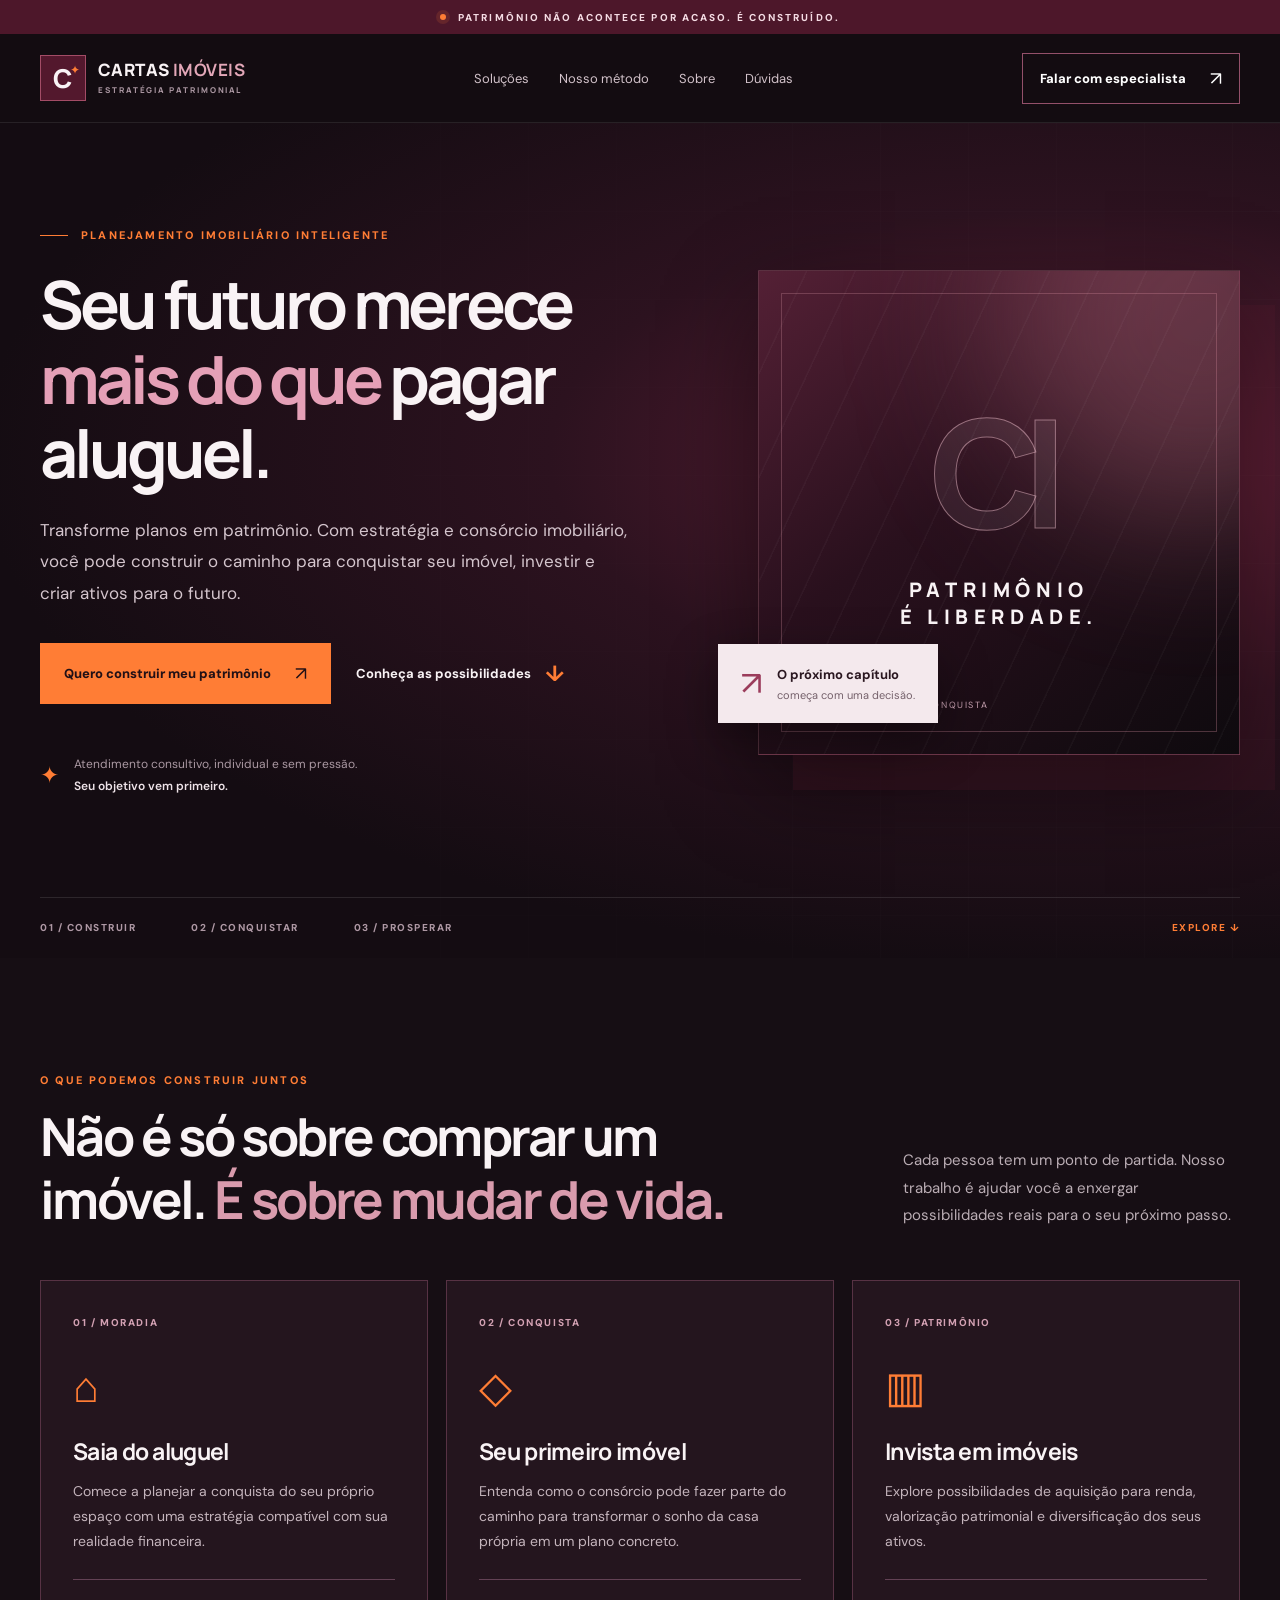
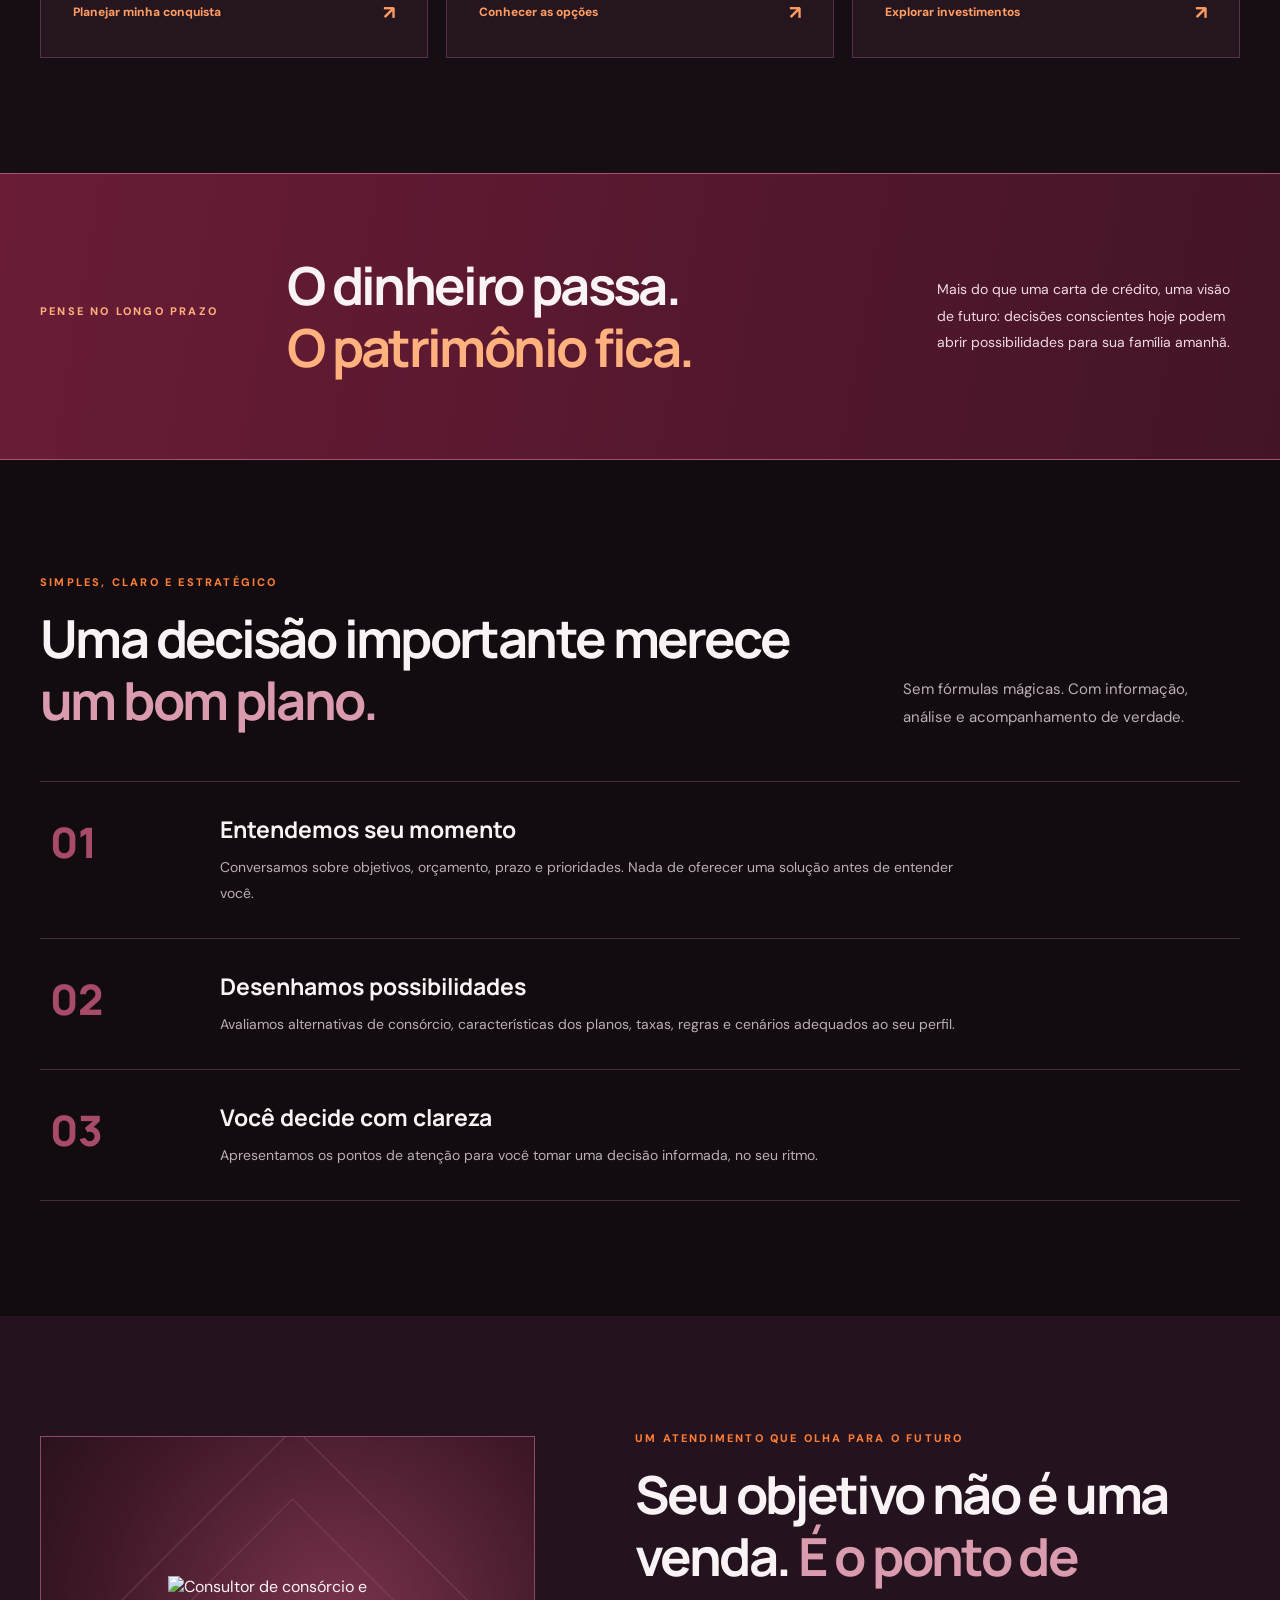
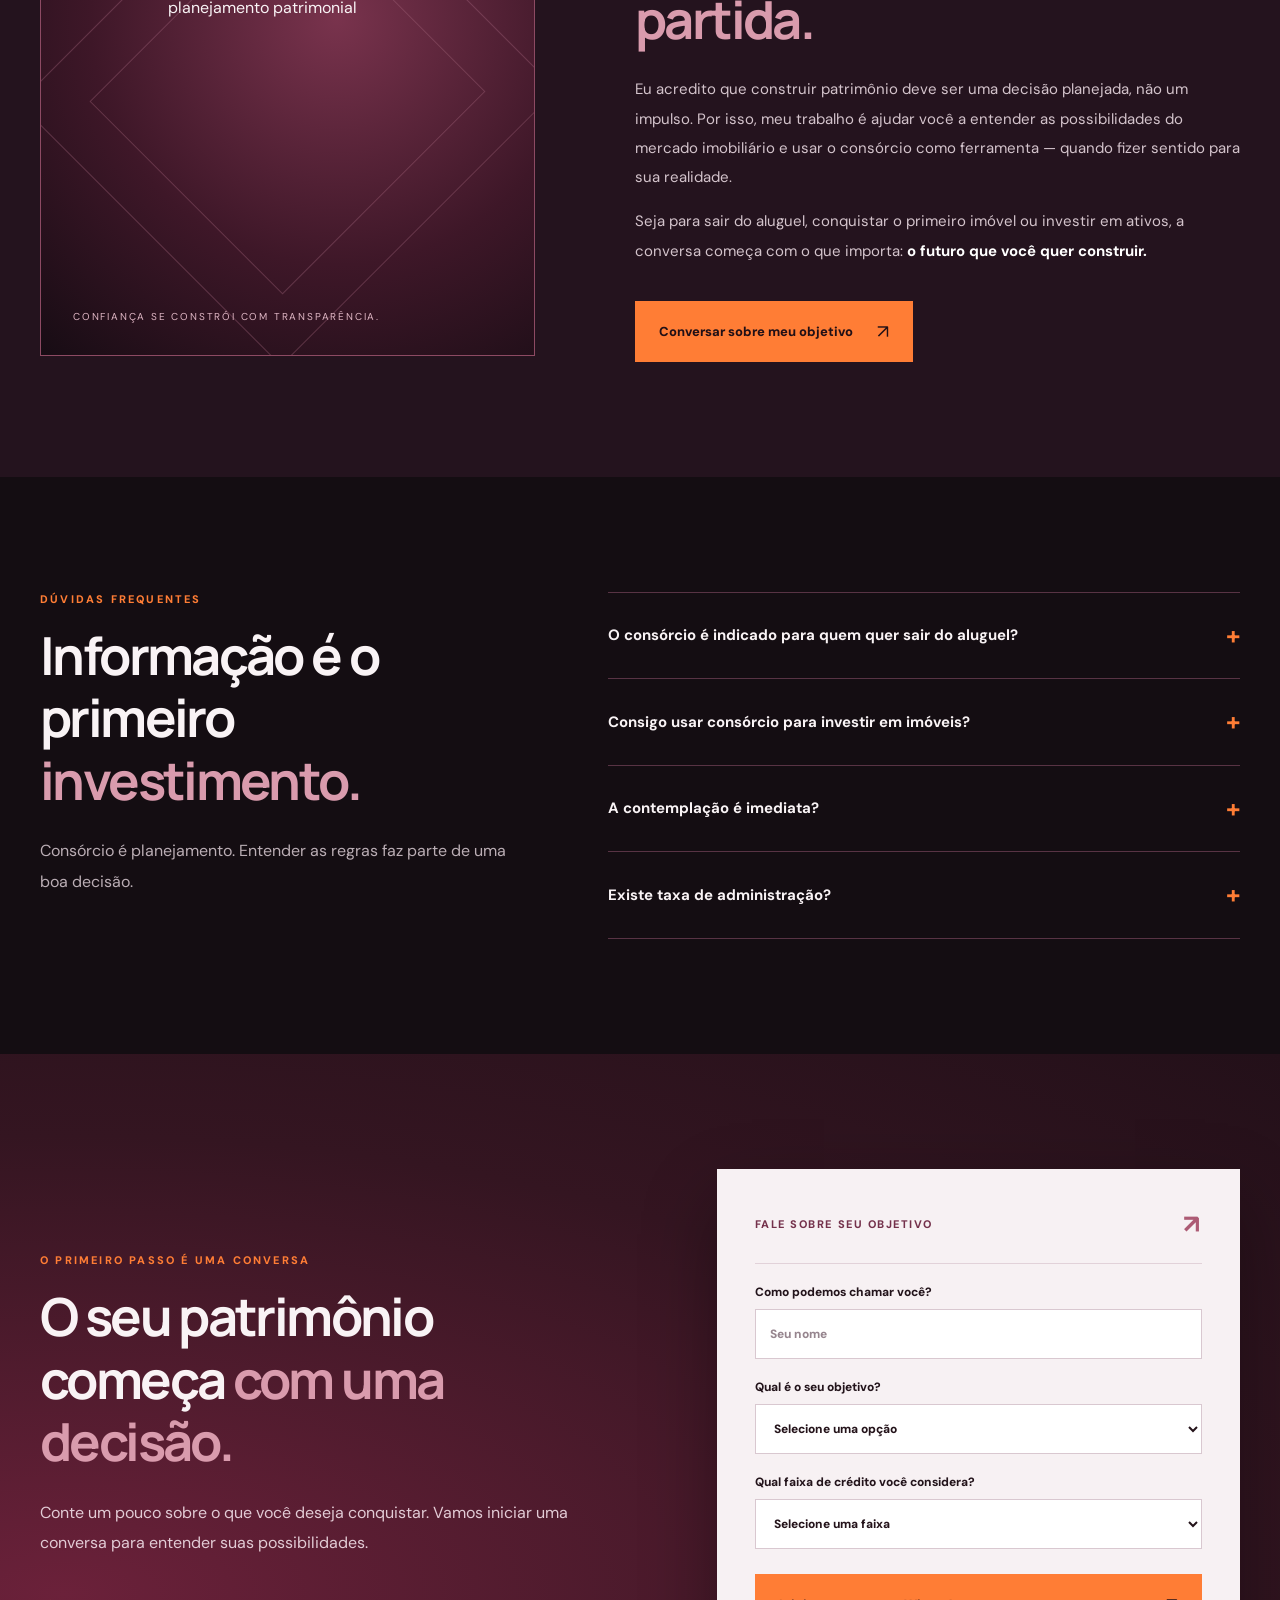
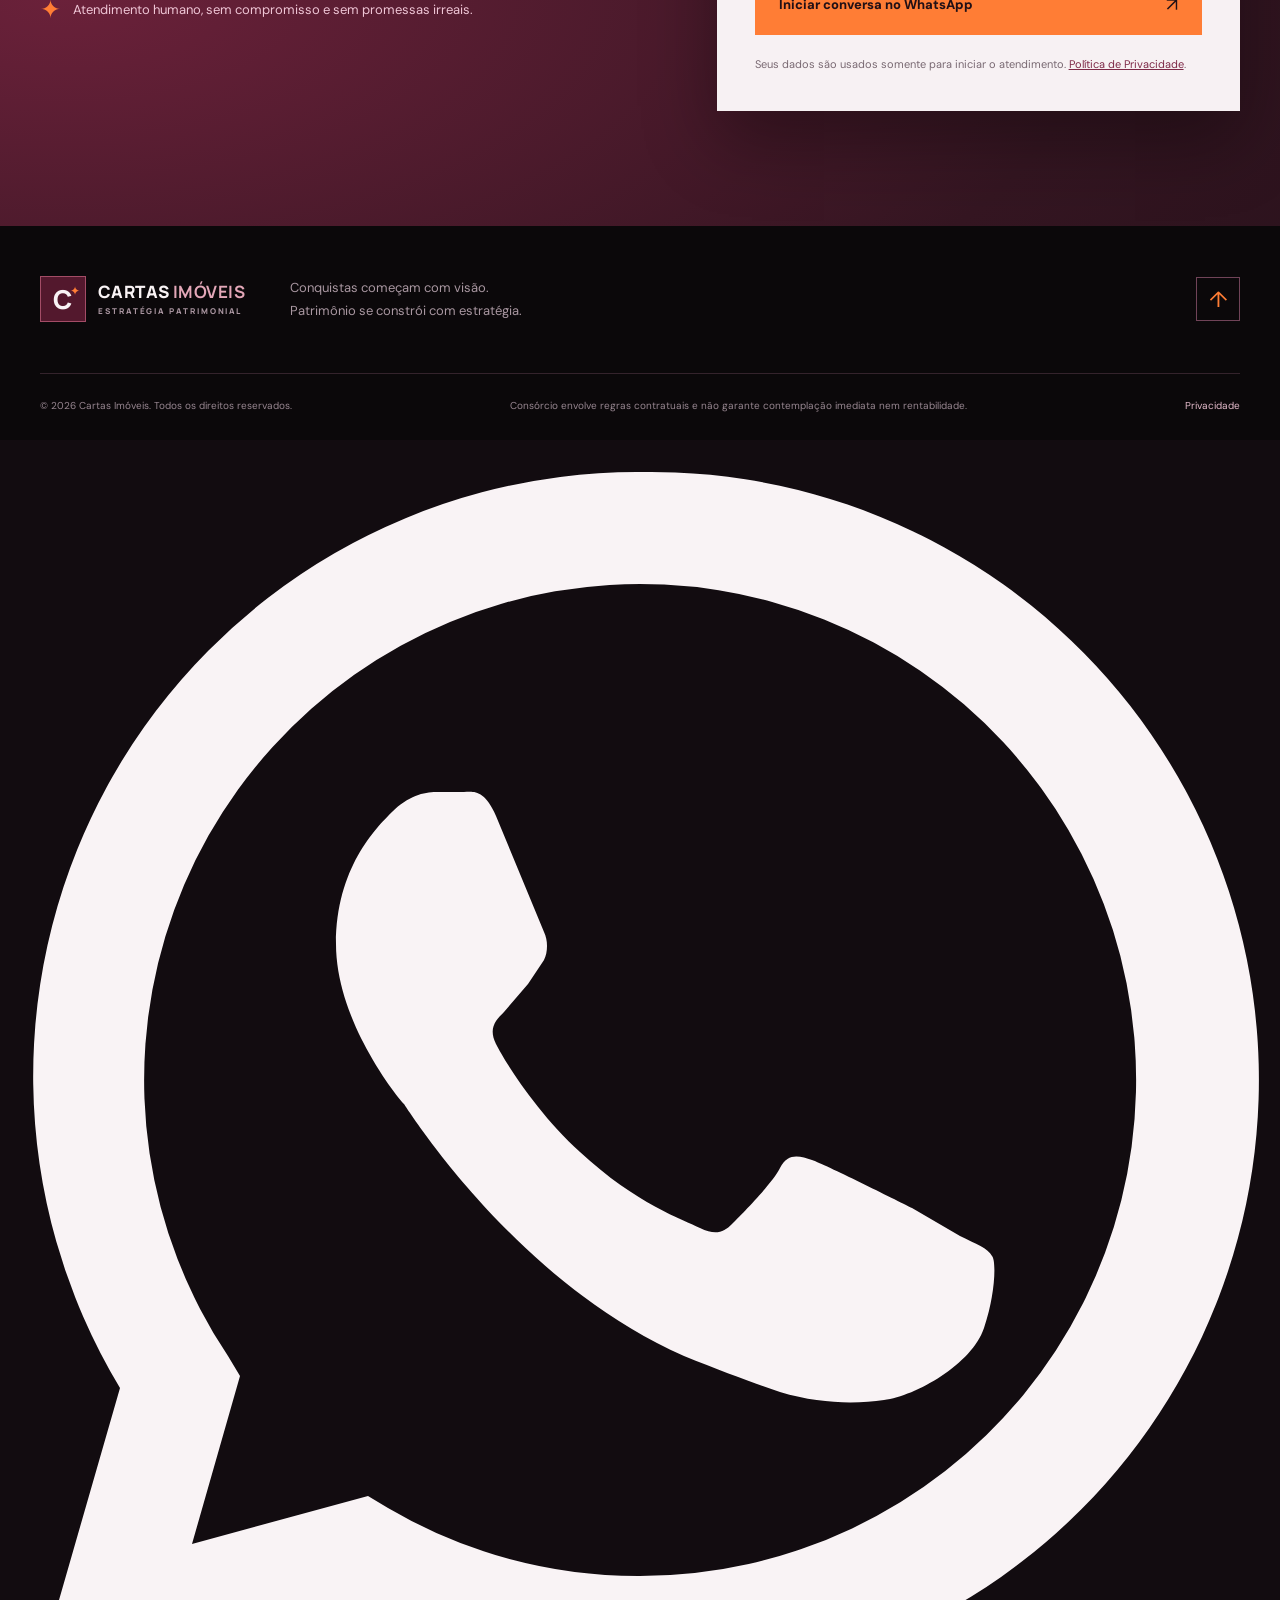
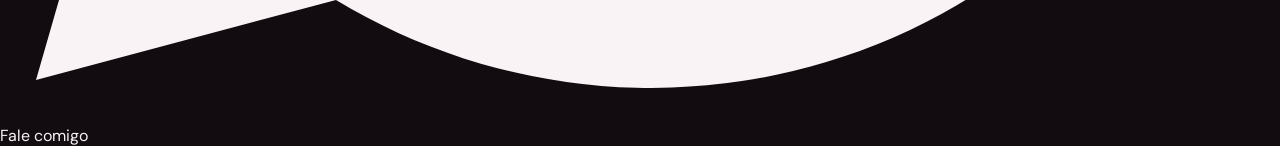
==== index.html @ 4407d2de "Inserir retrato do consultor e botão flutuante WhatsApp" ====
<!doctype html>
<html lang="pt-BR"><head><meta charset="utf-8"><meta name="viewport" content="width=device-width,initial-scale=1"><meta name="theme-color" content="#170d12"><meta name="description" content="Planejamento patrimonial com consórcio imobiliário. Saia do aluguel, conquiste seu primeiro imóvel e construa ativos com estratégia. Atendimento consultivo."><title>Cartas Imóveis | Seu patrimônio começa com estratégia</title><link rel="preconnect" href="https://fonts.googleapis.com"><link rel="preconnect" href="https://fonts.gstatic.com" crossorigin><link href="https://fonts.googleapis.com/css2?family=DM+Sans:wght@400;500;600;700&family=Manrope:wght@400;500;600;700;800&display=swap" rel="stylesheet"><link rel="stylesheet" href="style.css"></head>
<body><div class="announcement"><span class="announcement-dot"></span> PATRIMÔNIO NÃO ACONTECE POR ACASO. É CONSTRUÍDO.</div>
<header class="header"><div class="container nav"><a class="logo" href="#inicio" aria-label="Cartas Imóveis - início"><span class="logo-mark">C<span>✦</span></span><span>CARTAS <b>IMÓVEIS</b><small>ESTRATÉGIA PATRIMONIAL</small></span></a><nav id="menu" aria-label="Navegação principal"><a href="#solucoes">Soluções</a><a href="#metodo">Nosso método</a><a href="#sobre">Sobre</a><a href="#duvidas">Dúvidas</a></nav><a class="button button-nav" data-whatsapp href="#contato">Falar com especialista <span>↗</span></a><button class="menu-toggle" aria-label="Abrir menu" aria-expanded="false" aria-controls="menu"><span></span><span></span><span></span></button></div></header>
<main id="inicio"><section class="hero"><div class="container hero-grid"><div class="hero-copy"><div class="eyebrow"><span class="line"></span> PLANEJAMENTO IMOBILIÁRIO INTELIGENTE</div><h1>Seu futuro merece <em>mais do que</em> pagar aluguel.</h1><p class="hero-lead">Transforme planos em patrimônio. Com estratégia e consórcio imobiliário, você pode construir o caminho para conquistar seu imóvel, investir e criar ativos para o futuro.</p><div class="hero-actions"><a class="button button-primary" href="#contato">Quero construir meu patrimônio <span>↗</span></a><a class="text-link" href="#solucoes">Conheça as possibilidades <span>↓</span></a></div><div class="hero-proof"><span class="proof-icon">✦</span><span>Atendimento consultivo, individual e sem pressão.<br><strong>Seu objetivo vem primeiro.</strong></span></div></div><div class="hero-visual"><div class="visual-frame"><div class="visual-light"></div><div class="visual-grid"></div><div class="visual-center"><span class="visual-monogram">CI</span><span class="visual-word">PATRIMÔNIO<br>É LIBERDADE.</span></div><div class="visual-corner">ESTRATÉGIA • VISÃO • CONQUISTA</div></div><div class="floating-note"><span class="floating-symbol">↗</span><span><b>O próximo capítulo</b><small>começa com uma decisão.</small></span></div></div></div><div class="hero-bottom container"><span>01 / CONSTRUIR</span><span>02 / CONQUISTAR</span><span>03 / PROSPERAR</span><span class="hero-scroll">EXPLORE ↓</span></div></section>
<section class="intro section" id="solucoes"><div class="container"><div class="section-head"><div><p class="kicker">O QUE PODEMOS CONSTRUIR JUNTOS</p><h2>Não é só sobre comprar um imóvel. <em>É sobre mudar de vida.</em></h2></div><p class="section-aside">Cada pessoa tem um ponto de partida. Nosso trabalho é ajudar você a enxergar possibilidades reais para o seu próximo passo.</p></div><div class="solution-grid"><article class="solution-card"><span class="solution-num">01 / MORADIA</span><div class="solution-icon">⌂</div><h3>Saia do aluguel</h3><p>Comece a planejar a conquista do seu próprio espaço com uma estratégia compatível com sua realidade financeira.</p><a href="#contato">Planejar minha conquista <span>↗</span></a></article><article class="solution-card"><span class="solution-num">02 / CONQUISTA</span><div class="solution-icon">◇</div><h3>Seu primeiro imóvel</h3><p>Entenda como o consórcio pode fazer parte do caminho para transformar o sonho da casa própria em um plano concreto.</p><a href="#contato">Conhecer as opções <span>↗</span></a></article><article class="solution-card"><span class="solution-num">03 / PATRIMÔNIO</span><div class="solution-icon">▥</div><h3>Invista em imóveis</h3><p>Explore possibilidades de aquisição para renda, valorização patrimonial e diversificação dos seus ativos.</p><a href="#contato">Explorar investimentos <span>↗</span></a></article></div></div></section>
<section class="statement"><div class="container statement-grid"><p class="kicker">PENSE NO LONGO PRAZO</p><h2>O dinheiro passa.<br><em>O patrimônio fica.</em></h2><p>Mais do que uma carta de crédito, uma visão de futuro: decisões conscientes hoje podem abrir possibilidades para sua família amanhã.</p></div></section>
<section class="method section" id="metodo"><div class="container"><div class="section-head"><div><p class="kicker">SIMPLES, CLARO E ESTRATÉGICO</p><h2>Uma decisão importante merece <em>um bom plano.</em></h2></div><p class="section-aside">Sem fórmulas mágicas. Com informação, análise e acompanhamento de verdade.</p></div><div class="steps"><article><span class="step-index">01</span><div><h3>Entendemos seu momento</h3><p>Conversamos sobre objetivos, orçamento, prazo e prioridades. Nada de oferecer uma solução antes de entender você.</p></div></article><article><span class="step-index">02</span><div><h3>Desenhamos possibilidades</h3><p>Avaliamos alternativas de consórcio, características dos planos, taxas, regras e cenários adequados ao seu perfil.</p></div></article><article><span class="step-index">03</span><div><h3>Você decide com clareza</h3><p>Apresentamos os pontos de atenção para você tomar uma decisão informada, no seu ritmo.</p></div></article></div></div></section>
<section class="about section" id="sobre"><div class="container about-grid"><div class="about-art"><img class="about-portrait" src="portrait.webp" alt="Consultor de consórcio e planejamento patrimonial" loading="lazy" width="240" height="240"><span class="about-art-caption">CONFIANÇA SE CONSTRÓI COM TRANSPARÊNCIA.</span></div><div class="about-copy"><p class="kicker">UM ATENDIMENTO QUE OLHA PARA O FUTURO</p><h2>Seu objetivo não é uma venda. <em>É o ponto de partida.</em></h2><p>Eu acredito que construir patrimônio deve ser uma decisão planejada, não um impulso. Por isso, meu trabalho é ajudar você a entender as possibilidades do mercado imobiliário e usar o consórcio como ferramenta — quando fizer sentido para sua realidade.</p><p>Seja para sair do aluguel, conquistar o primeiro imóvel ou investir em ativos, a conversa começa com o que importa: <strong>o futuro que você quer construir.</strong></p><a class="button button-primary" data-whatsapp href="#contato">Conversar sobre meu objetivo <span>↗</span></a></div></div></section>
<section class="faq section" id="duvidas"><div class="container faq-grid"><div><p class="kicker">DÚVIDAS FREQUENTES</p><h2>Informação é o primeiro <em>investimento.</em></h2><p>Consórcio é planejamento. Entender as regras faz parte de uma boa decisão.</p></div><div class="faq-list"><details><summary>O consórcio é indicado para quem quer sair do aluguel?<span>+</span></summary><p>Pode ser uma alternativa de planejamento, dependendo do seu orçamento e prazo. Como a contemplação não tem data garantida, é importante avaliar se o modelo atende à sua necessidade de moradia.</p></details><details><summary>Consigo usar consórcio para investir em imóveis?<span>+</span></summary><p>Há planos que permitem adquirir imóveis para investimento, conforme as regras contratuais. A rentabilidade depende do imóvel, custos, mercado e estratégia; não é garantida.</p></details><details><summary>A contemplação é imediata?<span>+</span></summary><p>Não. Em consórcios tradicionais, a contemplação depende de sorteio ou lance, de acordo com as regras do grupo. Em cotas já contempladas, é essencial verificar documentação, transferência e aprovação pela administradora.</p></details><details><summary>Existe taxa de administração?<span>+</span></summary><p>Sim. Planos de consórcio podem incluir taxa de administração, fundo de reserva e outros encargos previstos em contrato. As condições devem ser analisadas antes da adesão.</p></details></div></div></section>
<section class="contact section" id="contato"><div class="container contact-grid"><div><p class="kicker">O PRIMEIRO PASSO É UMA CONVERSA</p><h2>O seu patrimônio começa <em>com uma decisão.</em></h2><p>Conte um pouco sobre o que você deseja conquistar. Vamos iniciar uma conversa para entender suas possibilidades.</p><div class="contact-note"><span>✦</span> Atendimento humano, sem compromisso e sem promessas irreais.</div></div><form id="lead-form"><div class="form-heading"><span>FALE SOBRE SEU OBJETIVO</span><span>↗</span></div><label for="nome">Como podemos chamar você?<input id="nome" name="nome" autocomplete="name" required maxlength="100" placeholder="Seu nome"></label><label for="objetivo">Qual é o seu objetivo?<select id="objetivo" name="objetivo" required><option value="">Selecione uma opção</option><option>Sair do aluguel</option><option>Conquistar meu primeiro imóvel</option><option>Comprar outro imóvel</option><option>Investir e construir patrimônio</option><option>Entender as possibilidades</option></select></label><label for="credito">Qual faixa de crédito você considera?<select id="credito" name="credito" required><option value="">Selecione uma faixa</option><option>Até R$ 200 mil</option><option>R$ 200 mil a R$ 400 mil</option><option>R$ 400 mil a R$ 700 mil</option><option>R$ 700 mil a R$ 1 milhão</option><option>Acima de R$ 1 milhão</option><option>Ainda não sei</option></select></label><button type="submit" class="button button-primary button-full">Iniciar conversa no WhatsApp <span>↗</span></button><small>Seus dados são usados somente para iniciar o atendimento. <a href="privacidade.html">Política de Privacidade</a>.</small></form></div></section></main>
<footer class="footer"><div class="container footer-top"><a class="logo" href="#inicio"><span class="logo-mark">C<span>✦</span></span><span>CARTAS <b>IMÓVEIS</b><small>ESTRATÉGIA PATRIMONIAL</small></span></a><p>Conquistas começam com visão.<br>Patrimônio se constrói com estratégia.</p><a class="footer-up" href="#inicio" aria-label="Voltar ao topo">↑</a></div><div class="container footer-bottom"><span>© <span id="year"></span> Cartas Imóveis. Todos os direitos reservados.</span><span>Consórcio envolve regras contratuais e não garante contemplação imediata nem rentabilidade.</span><a href="privacidade.html">Privacidade</a></div></footer><a class="whatsapp-float" href="https://wa.me/5533998729621?text=Ol%C3%A1%21%20Quero%20conversar%20sobre%20meu%20planejamento%20imobili%C3%A1rio." target="_blank" rel="noopener noreferrer" aria-label="Falar pelo WhatsApp"><svg viewBox="0 0 32 32" aria-hidden="true"><path fill="currentColor" d="M16 .8A15.1 15.1 0 0 0 3 23.7L.9 31l7.5-2A15.2 15.2 0 1 0 16 .8Zm0 27.6a12.3 12.3 0 0 1-6.3-1.7l-.5-.3-4.4 1.2 1.2-4.2-.3-.5A12.4 12.4 0 1 1 16 28.4Zm6.8-9.2c-.4-.2-2.2-1.1-2.5-1.2-.3-.1-.6-.2-.8.2-.2.4-1 1.2-1.2 1.4-.2.2-.4.3-.8.1-.4-.2-1.6-.6-3-1.9-1.1-1-1.9-2.3-2.1-2.7-.2-.4 0-.6.2-.8l.6-.7.4-.6c.1-.2.1-.5 0-.7l-1.2-2.9c-.3-.7-.6-.6-.8-.6h-.7c-.3 0-.7.1-1.1.5-.4.4-1.4 1.4-1.4 3.3s1.5 3.8 1.7 4c.2.3 2.9 4.5 7 6.3 1 .4 1.8.7 2.4.9 1 .3 1.9.3 2.6.2.8-.1 2.2-.9 2.5-1.8.3-.9.3-1.7.2-1.8-.1-.2-.4-.3-.8-.5Z"/></svg><span class="whatsapp-tooltip">Fale comigo</span></a><script src="config.js"></script><script src="app.js"></script></body></html>
---- style.css ----
:root{--bg:#120c10;--panel:#1b1118;--panel2:#24151e;--burgundy:#681b32;--burgundy-light:#9a3957;--orange:#ff7d35;--text:#f9f3f5;--muted:#bbaeb5;--border:#3b2933;font-family:"DM Sans",sans-serif;color:var(--text);background:var(--bg);font-synthesis:none}*{box-sizing:border-box}html{scroll-behavior:smooth}body{margin:0;overflow-x:hidden}a{color:inherit;text-decoration:none}button,input,select{font:inherit}button{cursor:pointer}.container{width:min(1200px,calc(100% - 64px));margin-inline:auto}h1,h2,h3,p{margin-top:0}h1,h2,h3{font-family:Manrope,sans-serif}em{font-style:normal;color:#d99bad}::selection{background:var(--orange);color:#160b10}.announcement{min-height:34px;display:flex;justify-content:center;align-items:center;gap:12px;background:#4d172a;color:#f5dce4;font-size:10px;letter-spacing:.21em;font-weight:800;text-align:center;padding:8px 14px}.announcement-dot{height:6px;width:6px;border-radius:50%;background:var(--orange);box-shadow:0 0 0 4px #ff7d3522}.header{position:sticky;top:0;z-index:30;background:#140d12ed;backdrop-filter:blur(18px);border-bottom:1px solid #ffffff16}.nav{height:88px;display:flex;align-items:center;justify-content:space-between;gap:25px}.logo{display:inline-flex;align-items:center;gap:12px;font-family:Manrope,sans-serif;font-size:17px;font-weight:800;letter-spacing:.025em;white-space:nowrap;line-height:1.1}.logo b{color:#e3a7b8}.logo small{display:block;font-size:8px;letter-spacing:.24em;color:#a995a0;margin-top:6px}.logo-mark{display:grid;place-items:center;width:46px;height:46px;border:1px solid #a34c66;background:#53182d;font-size:26px;letter-spacing:-.18em;padding-right:5px}.logo-mark span{color:var(--orange);font-size:12px;align-self:start;position:absolute;margin-left:24px;margin-top:7px}.nav nav{display:flex;align-items:center;gap:30px}.nav nav a{font-size:13px;color:#d2c2ca;transition:color .2s}.nav nav a:hover,.text-link:hover{color:var(--orange)}.button{display:inline-flex;align-items:center;justify-content:center;gap:24px;border:0;padding:18px 24px;font-size:13px;font-weight:800;transition:transform .2s,background .2s;min-height:54px}.button:hover{transform:translateY(-2px)}.button span{font-size:19px;font-weight:400}.button-nav{background:transparent;color:#fff;border:1px solid #94506a;padding:12px 17px;min-height:45px}.button-nav:hover{background:#4c1a2c}.button-primary{background:var(--orange);color:#211016}.button-primary:hover{background:#ff9b63}.menu-toggle{display:none;background:transparent;border:0;padding:10px}.menu-toggle span{display:block;width:25px;height:2px;background:#fff;margin:5px 0}.hero{position:relative;background:radial-gradient(ellipse at 85% 40%,#632038 0%,#2c121f 35%,#140c12 72%);overflow:hidden}.hero:before{content:"";position:absolute;inset:0;opacity:.2;background-image:linear-gradient(#fff1 1px,transparent 1px),linear-gradient(90deg,#fff1 1px,transparent 1px);background-size:88px 88px;mask-image:linear-gradient(90deg,transparent,#000)}.hero-grid{position:relative;display:grid;grid-template-columns:1.15fr .85fr;align-items:center;gap:65px;padding-top:105px;padding-bottom:100px;min-height:650px}.eyebrow,.kicker{font-size:11px;font-weight:800;letter-spacing:.2em;color:var(--orange)}.eyebrow{display:flex;align-items:center;gap:13px}.line{display:block;width:28px;height:1px;background:var(--orange)}.hero h1{font-size:clamp(46px,5.2vw,76px);letter-spacing:-.06em;line-height:1.12;margin:25px 0 24px;max-width:740px}.hero h1 em{color:#e5a0b7}.hero-lead{font-size:17px;color:#d4c5cd;line-height:1.85;max-width:590px}.hero-actions{display:flex;gap:25px;align-items:center;flex-wrap:wrap;margin-top:34px}.text-link{font-size:13px;font-weight:700;display:inline-flex;align-items:center;gap:14px}.text-link span{color:var(--orange);font-size:22px}.hero-proof{display:flex;align-items:center;gap:15px;margin-top:50px;font-size:12px;color:#aa98a2;line-height:1.8}.hero-proof strong{color:#eee3e8;font-weight:600}.proof-icon{font-size:23px;color:var(--orange)}.hero-visual{position:relative;min-width:0}.visual-frame{height:485px;position:relative;overflow:hidden;border:1px solid #af647b66;background:linear-gradient(145deg,#542035 0%,#29101d 45%,#0e0a0e 100%);box-shadow:35px 35px 0 #5d1b3033,0 30px 90px #0007}.visual-frame:before{content:"";position:absolute;inset:22px;border:1px solid #b4778960}.visual-light{position:absolute;width:400px;height:400px;top:-150px;right:-160px;border-radius:50%;background:#e3829850;filter:blur(75px)}.visual-grid{position:absolute;inset:0;background:repeating-linear-gradient(115deg,transparent 0,transparent 42px,#ffffff08 43px,#ffffff08 44px)}.visual-center{position:absolute;inset:0;display:flex;flex-direction:column;align-items:center;justify-content:center;gap:30px}.visual-monogram{font:800 150px/1 Manrope,sans-serif;letter-spacing:-.13em;padding-right:20px;color:#ffffff10;-webkit-text-stroke:1px #ffccda75}.visual-word{font:800 20px/1.35 Manrope,sans-serif;letter-spacing:.28em;text-align:center}.visual-corner{position:absolute;bottom:43px;left:42px;font-size:9px;letter-spacing:.18em;color:#cba4b4}.floating-note{position:absolute;bottom:32px;left:-40px;display:flex;align-items:center;gap:15px;background:#f4e9ed;color:#2a1720;padding:17px 23px;box-shadow:0 18px 50px #0006}.floating-symbol{color:#9b3c5b;font-size:34px}.floating-note b,.floating-note small{display:block}.floating-note b{font-size:13px}.floating-note small{font-size:11px;margin-top:5px;color:#75616b}.hero-bottom{position:relative;display:flex;gap:55px;padding-bottom:24px;color:#ae98a4;font-size:10px;font-weight:800;letter-spacing:.15em;border-top:1px solid #ffffff1b;padding-top:23px}.hero-scroll{margin-left:auto;color:var(--orange)}.section{padding:115px 0}.intro{background:#160e14}.section-head{display:grid;grid-template-columns:1.4fr .6fr;gap:75px;align-items:end;margin-bottom:50px}.section h2,.statement h2{font-size:clamp(34px,4.1vw,57px);line-height:1.19;letter-spacing:-.05em;margin:18px 0 0}.section-aside{color:var(--muted);line-height:1.85;font-size:15px;margin:0}.solution-grid{display:grid;grid-template-columns:repeat(3,1fr);gap:18px}.solution-card{position:relative;background:#24151e;border:1px solid #573244;padding:35px 32px 32px;min-height:370px;display:flex;flex-direction:column;transition:transform .25s,border-color .25s}.solution-card:hover{transform:translateY(-5px);border-color:var(--orange)}.solution-num{font-size:10px;letter-spacing:.16em;color:#d3a1b3;font-weight:800}.solution-icon{font-size:43px;color:var(--orange);margin:30px 0 20px}.solution-card h3{font-size:23px;letter-spacing:-.03em;margin:0 0 12px}.solution-card p{font-size:14px;line-height:1.8;color:#c4b4bc;margin-bottom:24px}.solution-card a{margin-top:auto;color:#ff9c62;font-size:12px;font-weight:800;display:flex;justify-content:space-between;align-items:center;border-top:1px solid #624154;padding-top:20px}.solution-card a span{font-size:19px}.statement{background:linear-gradient(100deg,#6a1c36,#431427);padding:80px 0;border-top:1px solid #a85070;border-bottom:1px solid #a85070}.statement-grid{display:grid;grid-template-columns:.4fr 1.2fr .6fr;gap:45px;align-items:center}.statement .kicker{color:#ffaf7c}.statement h2{margin:0}.statement h2 em{color:#ffb17e}.statement p:last-child{font-size:14px;line-height:1.9;color:#f1dbe3;margin:0}.method{background:#120c10}.steps{border-top:1px solid #4a2d3b}.steps article{display:grid;grid-template-columns:140px 1fr;padding:31px 10px;border-bottom:1px solid #4a2d3b;gap:30px}.step-index{font:800 42px Manrope,sans-serif;color:#a84b68}.steps h3{font-size:23px;margin:0 0 10px}.steps p{font-size:14px;color:var(--muted);line-height:1.85;max-width:750px;margin:0}.about{background:#24131e}.about-grid{display:grid;grid-template-columns:.9fr 1.1fr;gap:100px;align-items:center}.about-art{height:520px;position:relative;display:grid;place-items:center;background:radial-gradient(circle at 60% 35%,#79334d,#3e1728 55%,#170c14);border:1px solid #8d4a63;overflow:hidden}.about-art:before,.about-art:after{content:"";position:absolute;border:1px solid #ad6e8459;width:75%;height:75%;transform:rotate(45deg)}.about-art:after{width:55%;height:55%;transform:rotate(45deg)}.about-emblem{font:800 140px Manrope,sans-serif;letter-spacing:-.15em;position:relative;z-index:1;color:#f8e8ed}.about-emblem span{font-size:35px;color:var(--orange);vertical-align:top;letter-spacing:0}.about-art-caption{position:absolute;bottom:32px;left:32px;font-size:10px;letter-spacing:.18em;color:#e0b7c5}.about-copy h2{margin-bottom:25px}.about-copy p:not(.kicker){color:#d4c4cc;font-size:15px;line-height:1.95}.about-copy strong{color:#fff}.about-copy .button{margin-top:20px}.faq{background:#140d12}.faq-grid{display:grid;grid-template-columns:.85fr 1.15fr;gap:100px}.faq-grid>div:first-child>p:last-child{color:var(--muted);line-height:1.9;margin-top:25px}.faq-list{border-top:1px solid #583344}.faq-list details{border-bottom:1px solid #583344}.faq-list summary{list-style:none;display:flex;align-items:center;justify-content:space-between;gap:20px;padding:24px 0;cursor:pointer;font-size:15px;font-weight:700;line-height:1.5}.faq-list summary::-webkit-details-marker{display:none}.faq-list summary span{color:var(--orange);font-size:25px}.faq-list details[open] summary span{transform:rotate(45deg)}.faq-list details p{color:var(--muted);font-size:14px;line-height:1.85;padding-bottom:25px;margin:0}.contact{background:radial-gradient(ellipse at 5% 70%,#6b213a,#341521 60%,#231019)}.contact-grid{display:grid;grid-template-columns:1fr .9fr;gap:95px;align-items:center}.contact-grid>div>p:not(.kicker){color:#e2cbd5;line-height:1.9;font-size:16px;margin-top:25px}.contact-note{margin-top:35px;color:#efc6d6;font-size:13px;display:flex;align-items:center;gap:12px}.contact-note span{color:var(--orange);font-size:25px}form{background:#f7f1f3;color:#23141b;padding:38px;display:grid;gap:20px;box-shadow:0 30px 70px #0005}.form-heading{display:flex;justify-content:space-between;align-items:center;font-weight:800;font-size:11px;letter-spacing:.14em;color:#74314b;border-bottom:1px solid #e2d2d9;padding-bottom:22px}.form-heading span:last-child{font-size:26px;color:#ad5b74}label{display:grid;gap:9px;font-size:12px;font-weight:800}input,select{width:100%;background:#fff;color:#24131a;border:1px solid #d9c8d0;padding:15px 14px;min-height:50px;border-radius:0;outline:none}input:focus,select:focus{border-color:#9e3857;box-shadow:0 0 0 2px #9e385722}input::placeholder{color:#96858e}.button-full{width:100%;justify-content:space-between;margin-top:5px}form small{font-size:11px;color:#796972;line-height:1.65}form small a{color:#7e2947;text-decoration:underline}.footer{background:#0b080a;padding:50px 0 26px}.footer-top{display:flex;align-items:center;gap:45px;padding-bottom:50px}.footer-top p{font-size:13px;color:#a997a1;line-height:1.8;margin:0 auto 0 0}.footer-up{width:44px;height:44px;border:1px solid #704358;display:grid;place-items:center;color:var(--orange);font-size:22px}.footer-bottom{border-top:1px solid #34232c;padding-top:24px;display:flex;justify-content:space-between;gap:25px;font-size:10px;color:#978690;line-height:1.6}.footer-bottom a{color:#e6bccd}a:focus-visible,button:focus-visible{outline:3px solid var(--orange);outline-offset:4px}@media(max-width:1050px){.nav nav{gap:15px}.hero-grid{gap:30px}.hero h1{font-size:56px}.about-grid,.faq-grid,.contact-grid{gap:50px}.statement-grid{grid-template-columns:1fr 2fr}.statement p:last-child{grid-column:2}}@media(max-width:760px){.container{width:min(100% - 36px,560px)}.announcement{font-size:8px}.nav{height:72px}.nav nav{display:none;position:absolute;top:72px;left:0;right:0;padding:24px;background:#1c1018;border-bottom:1px solid #5d3144;flex-direction:column;align-items:flex-start;gap:23px}.nav nav.open{display:flex}.menu-toggle{display:block}.button-nav{display:none}.hero-grid,.section-head,.about-grid,.faq-grid,.contact-grid,.statement-grid{grid-template-columns:1fr}.hero-grid{padding-top:67px;padding-bottom:65px;gap:55px}.hero h1{font-size:clamp(40px,10vw,62px)}.hero-lead{font-size:15px}.hero-actions{gap:20px}.hero-proof{margin-top:35px}.visual-frame{height:370px}.visual-monogram{font-size:115px}.floating-note{left:12px;bottom:-15px}.hero-bottom{gap:18px;flex-wrap:wrap;font-size:9px}.hero-scroll{display:none}.section{padding:76px 0}.section-head{gap:15px;margin-bottom:30px}.section h2,.statement h2{font-size:clamp(33px,8vw,48px)}.solution-grid{grid-template-columns:1fr}.solution-card{min-height:290px}.statement{padding:65px 0}.statement-grid{gap:15px}.statement p:last-child{grid-column:auto}.steps article{grid-template-columns:65px 1fr;gap:14px}.step-index{font-size:30px}.steps h3{font-size:19px}.about-art{height:360px}.about-grid{gap:45px}.faq-grid{gap:25px}.contact-grid{gap:40px}form{padding:26px}.footer-top{flex-wrap:wrap;gap:25px}.footer-top p{width:100%;order:3}.footer-bottom{flex-direction:column;gap:12px}.logo{font-size:14px}.logo-mark{width:42px;height:42px}}@media(prefers-reduced-motion:reduce){html{scroll-behavior:auto}*,*:before,*:after{transition:none!important}}
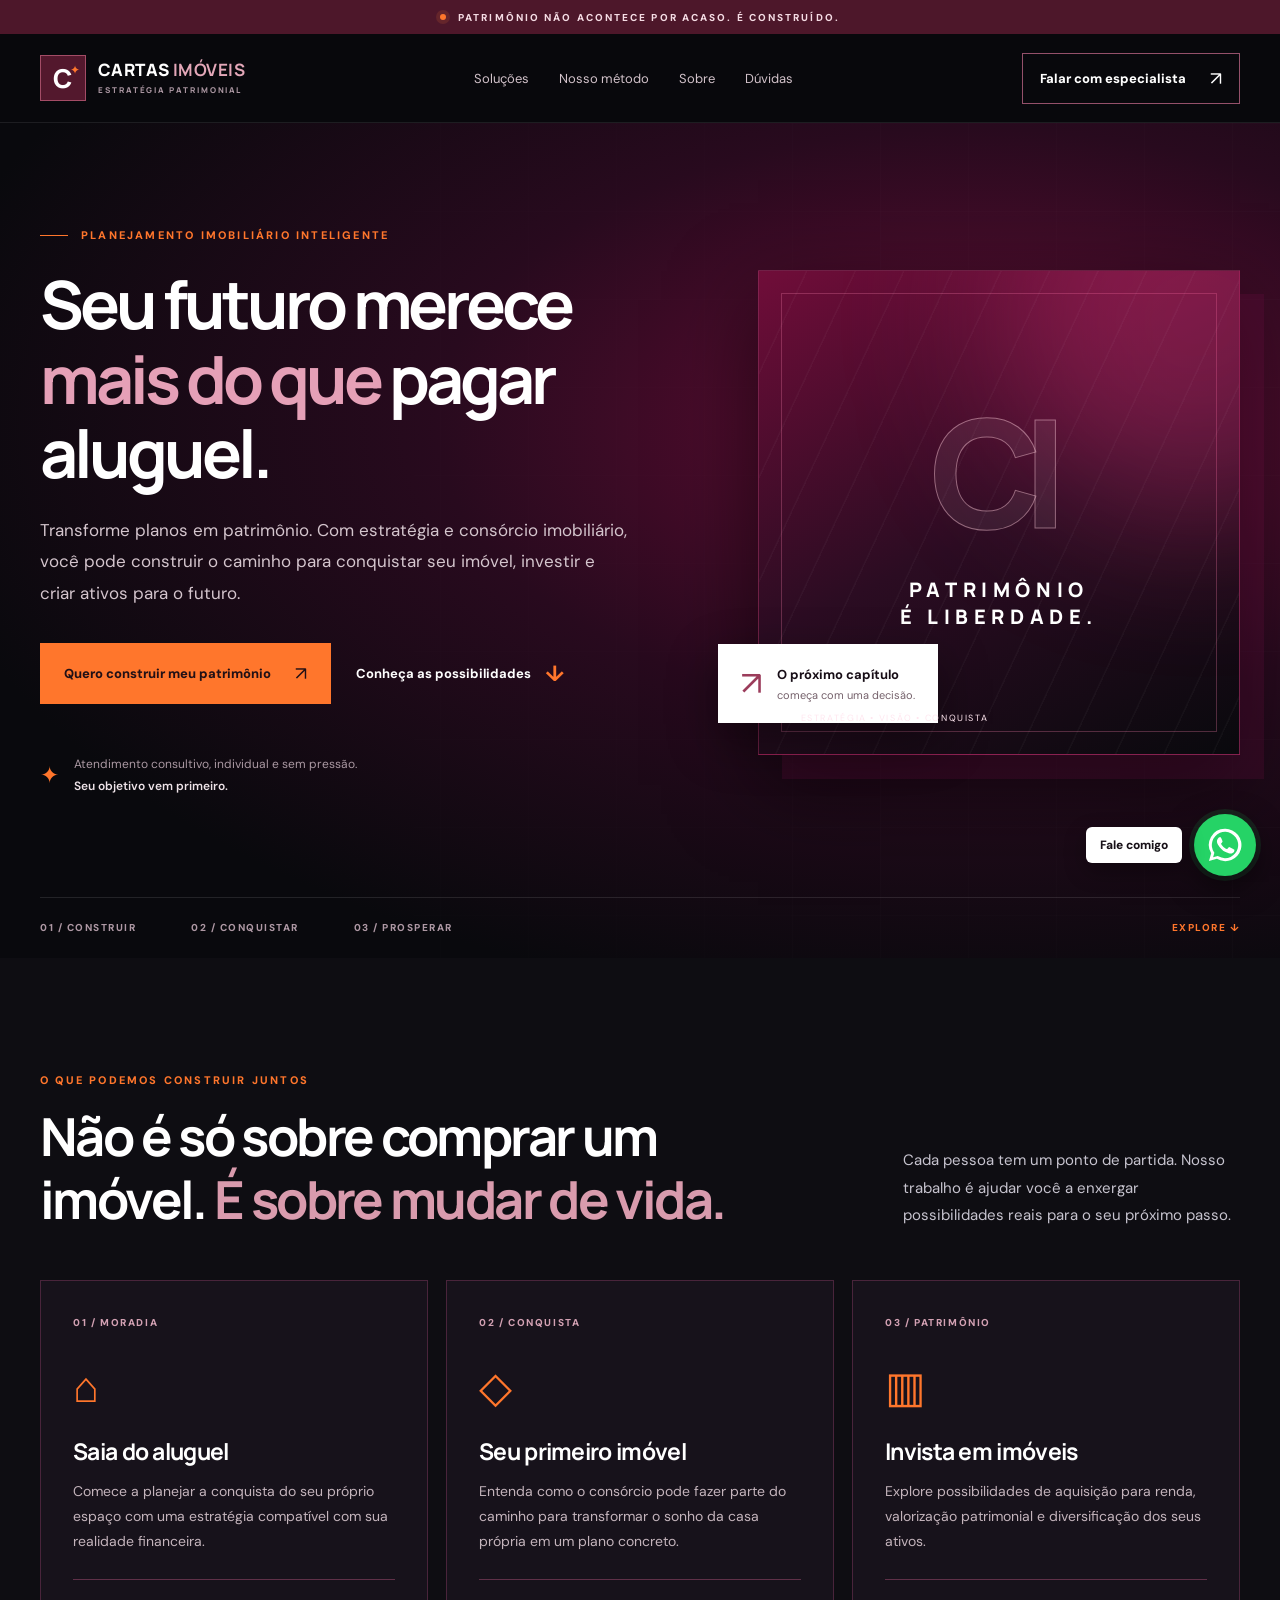
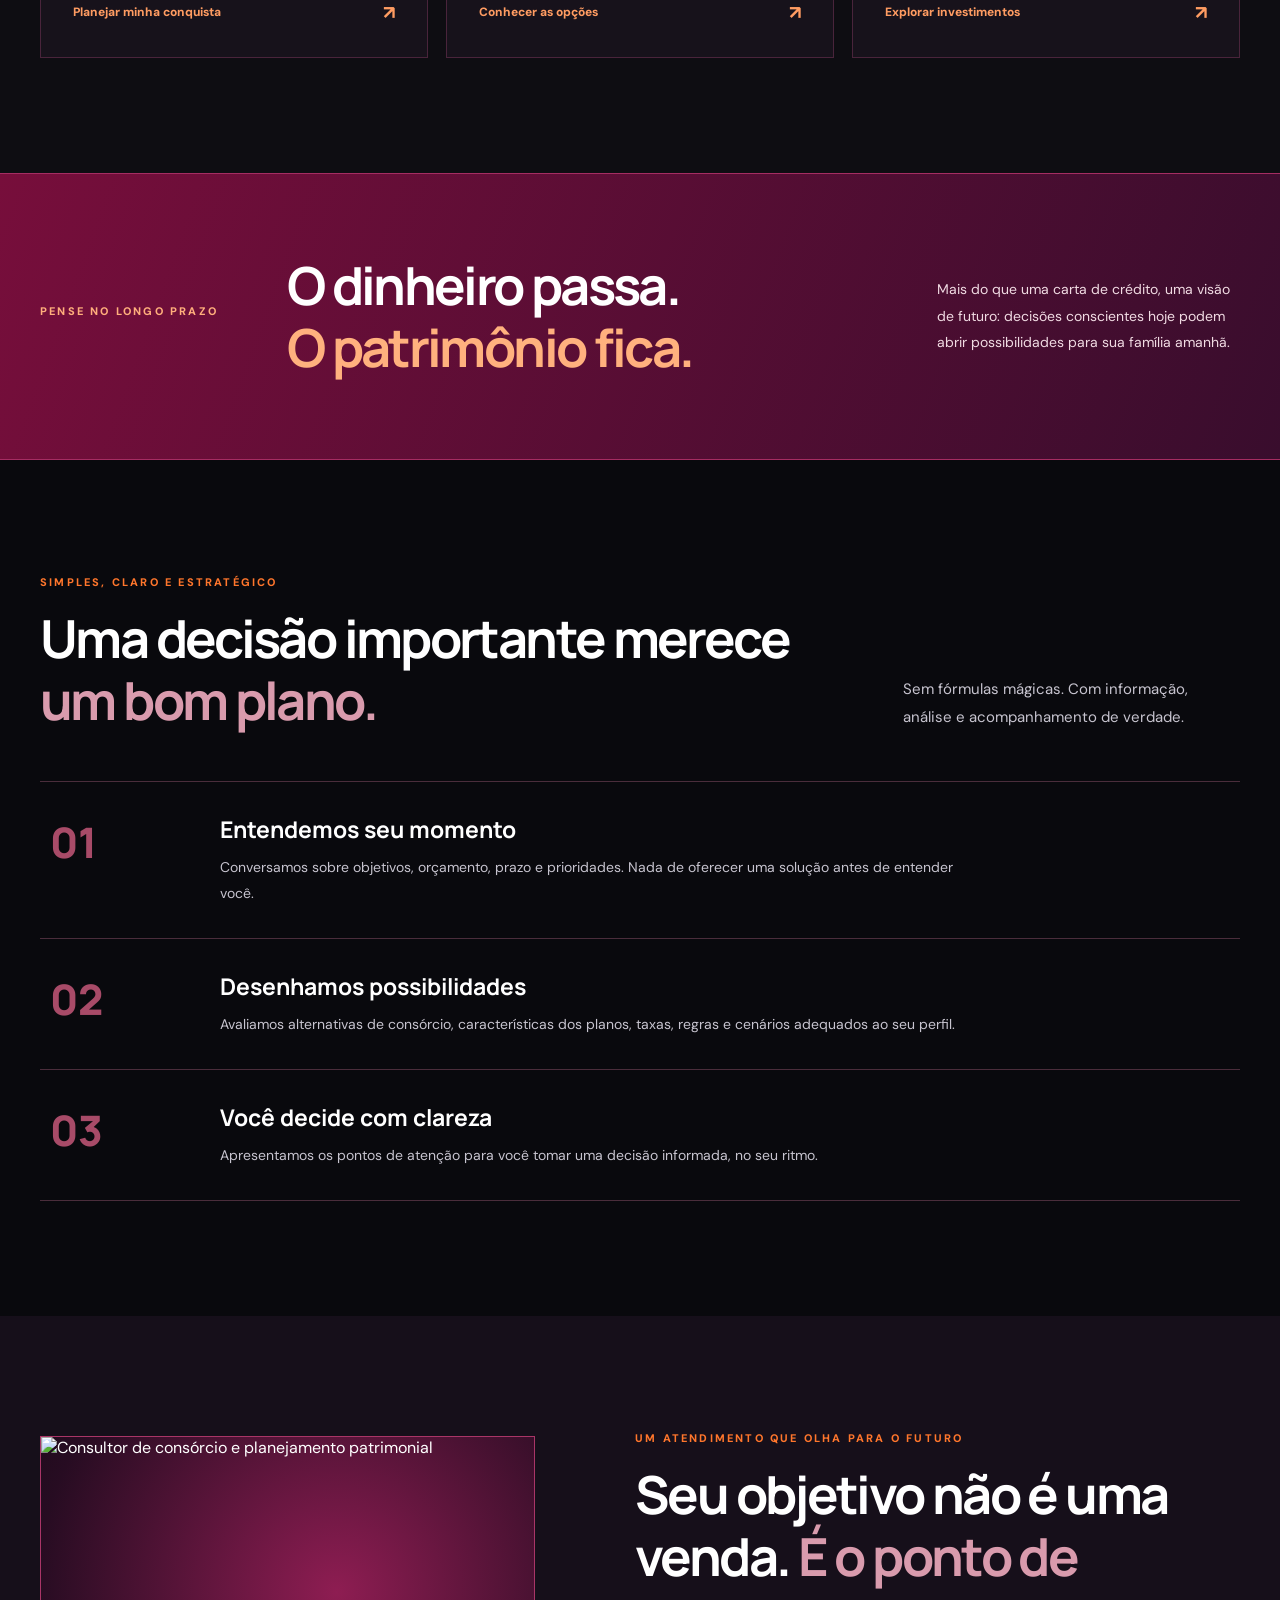
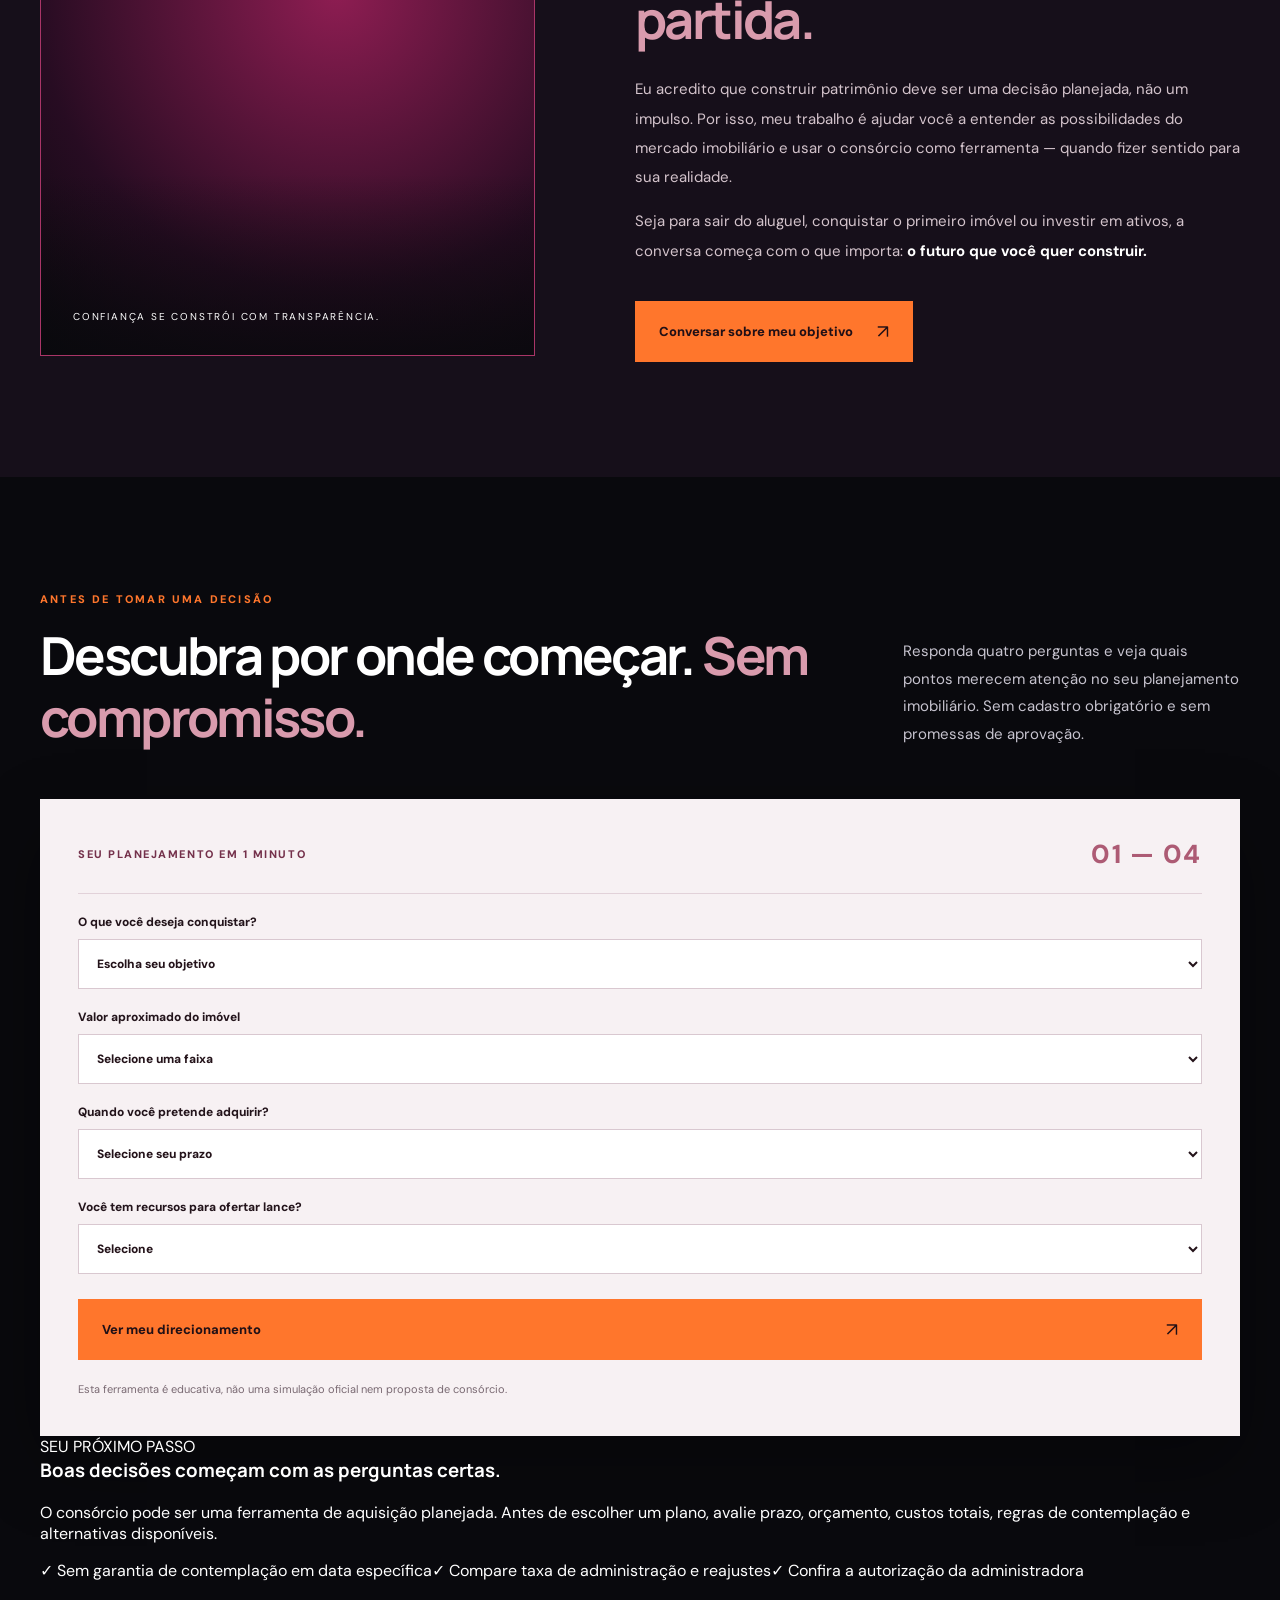
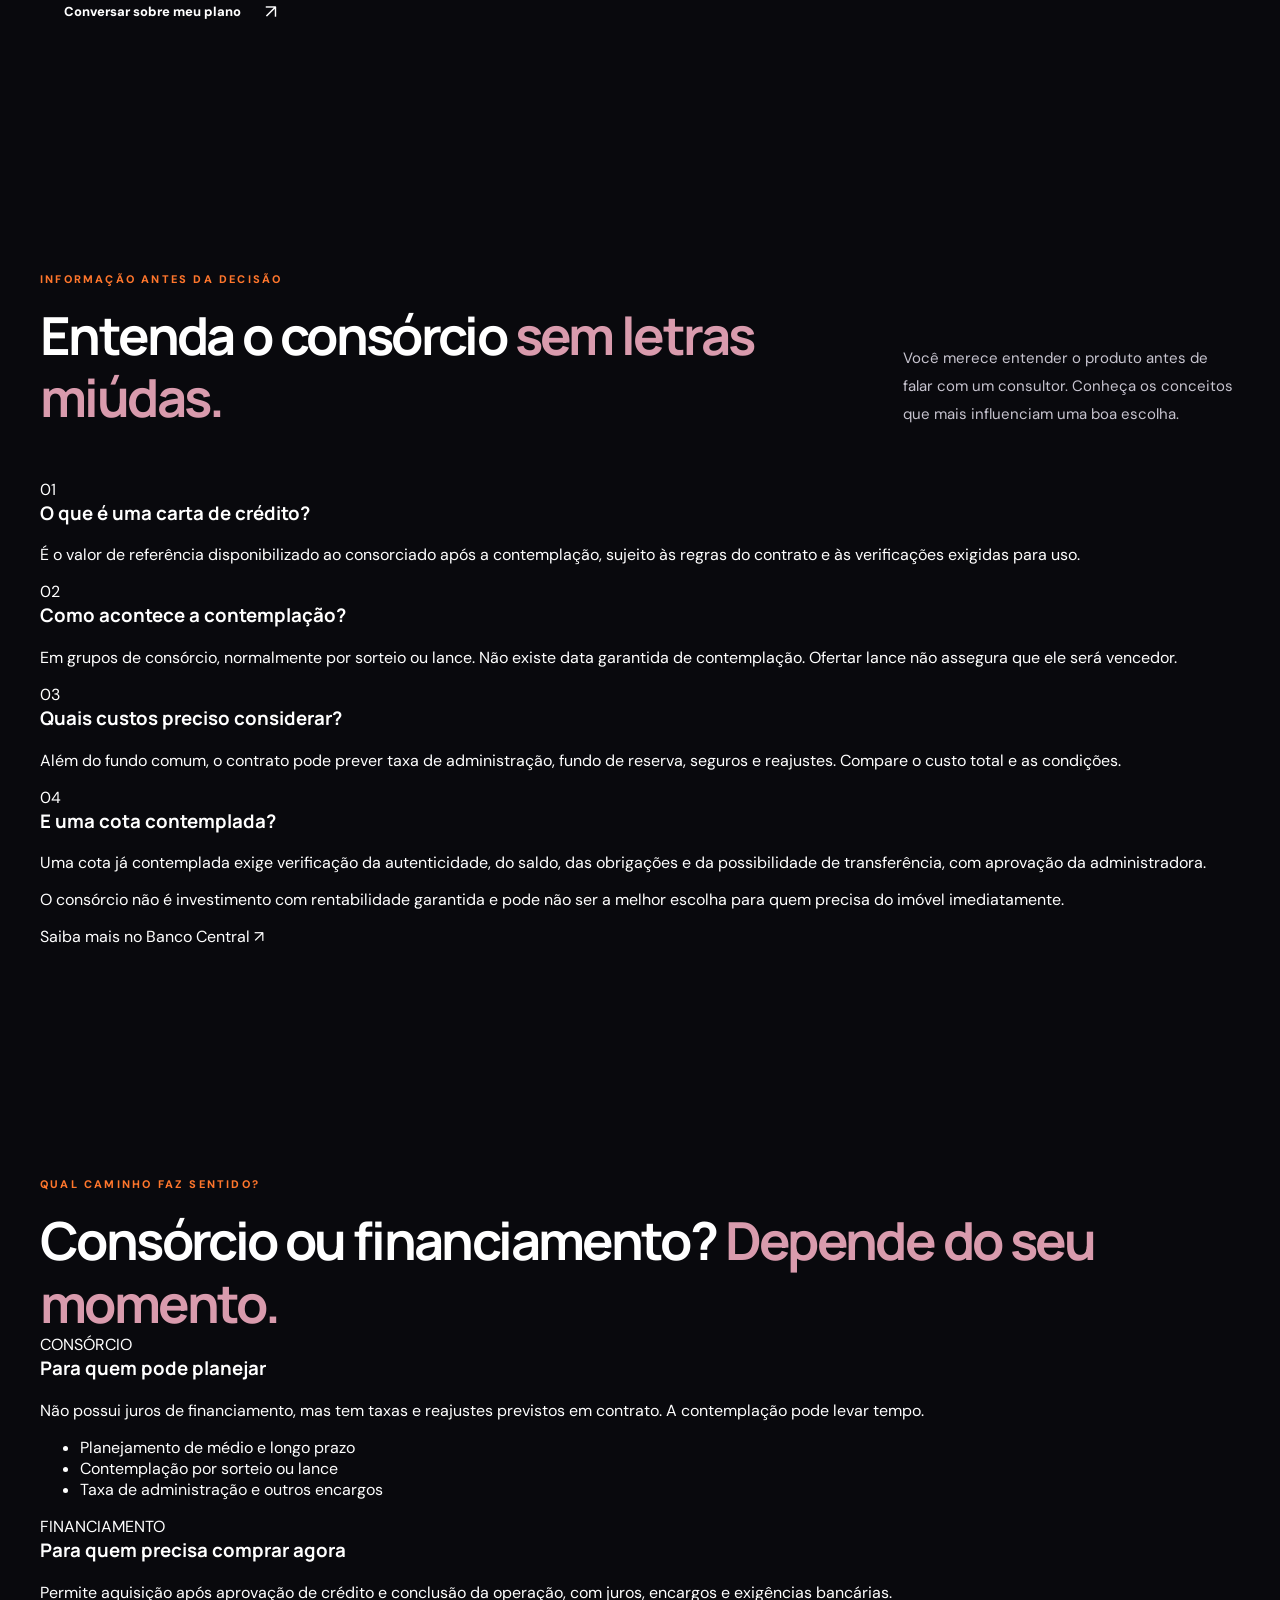
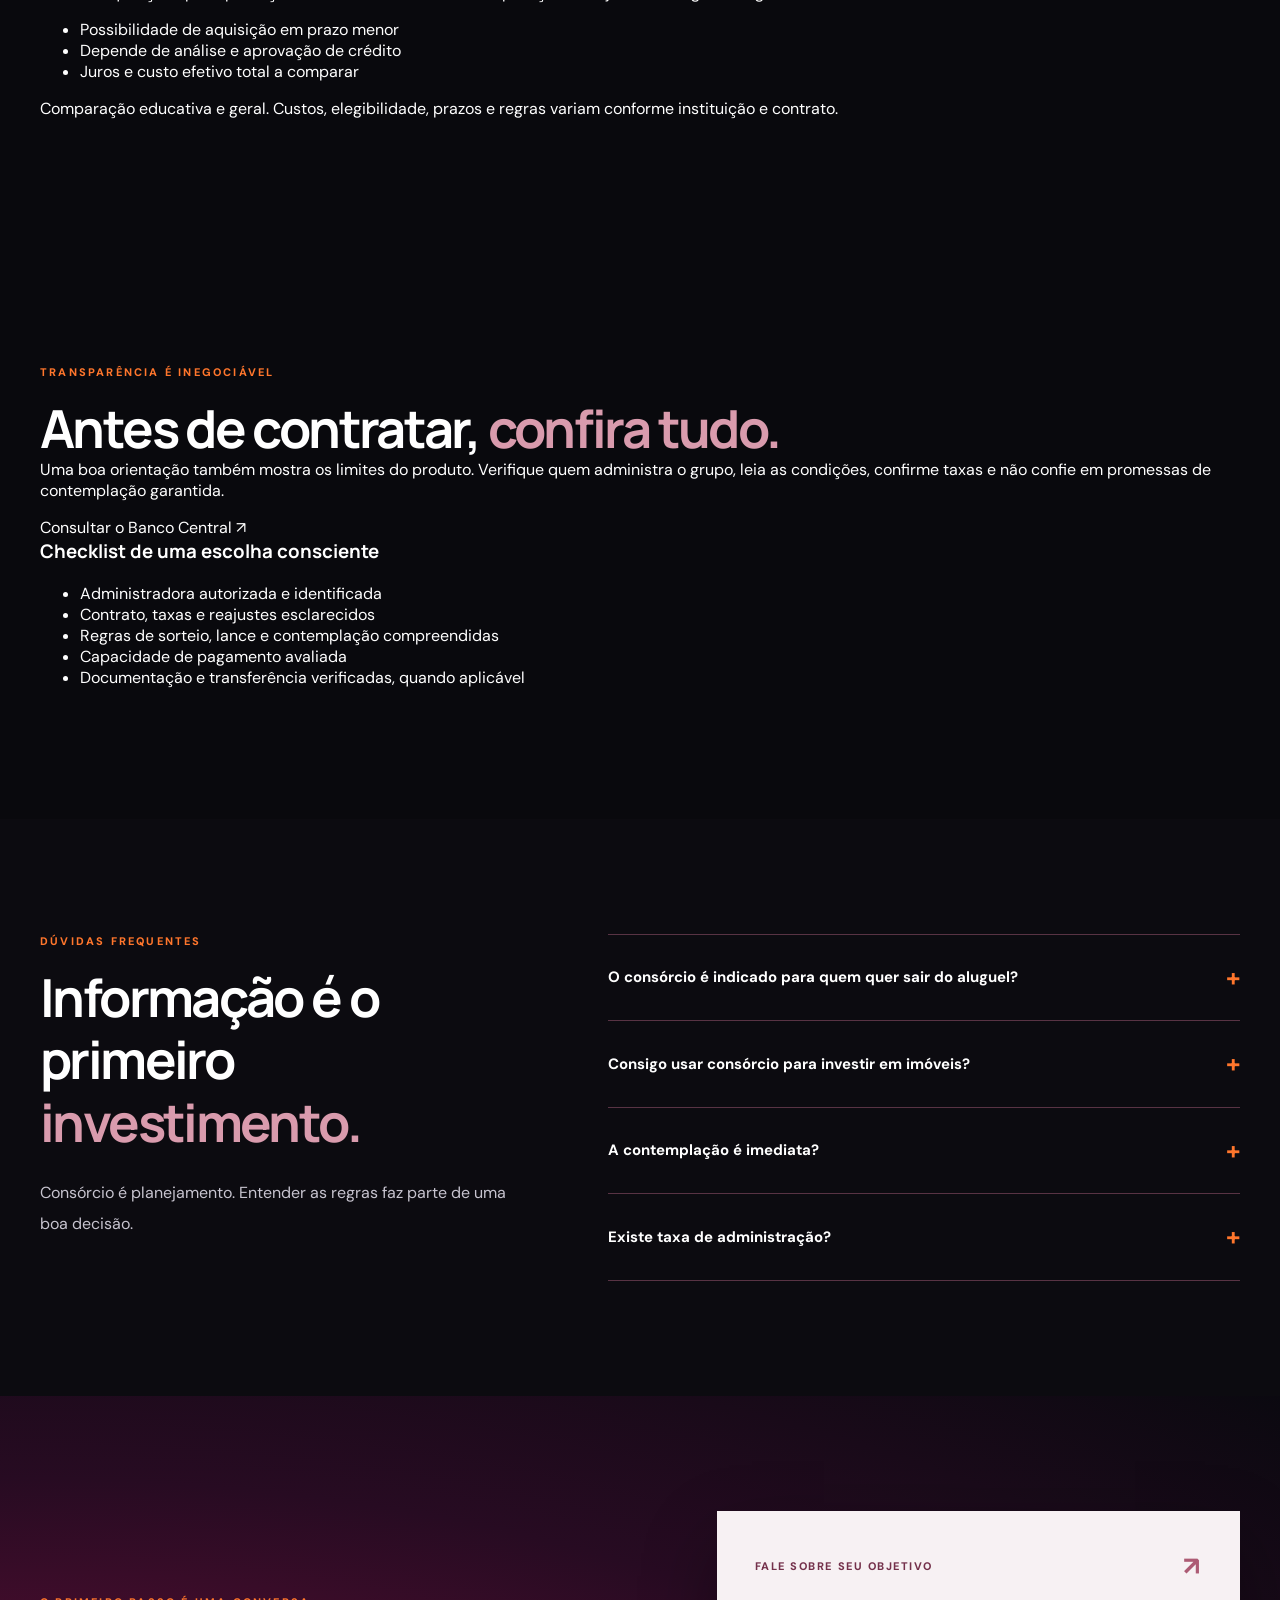
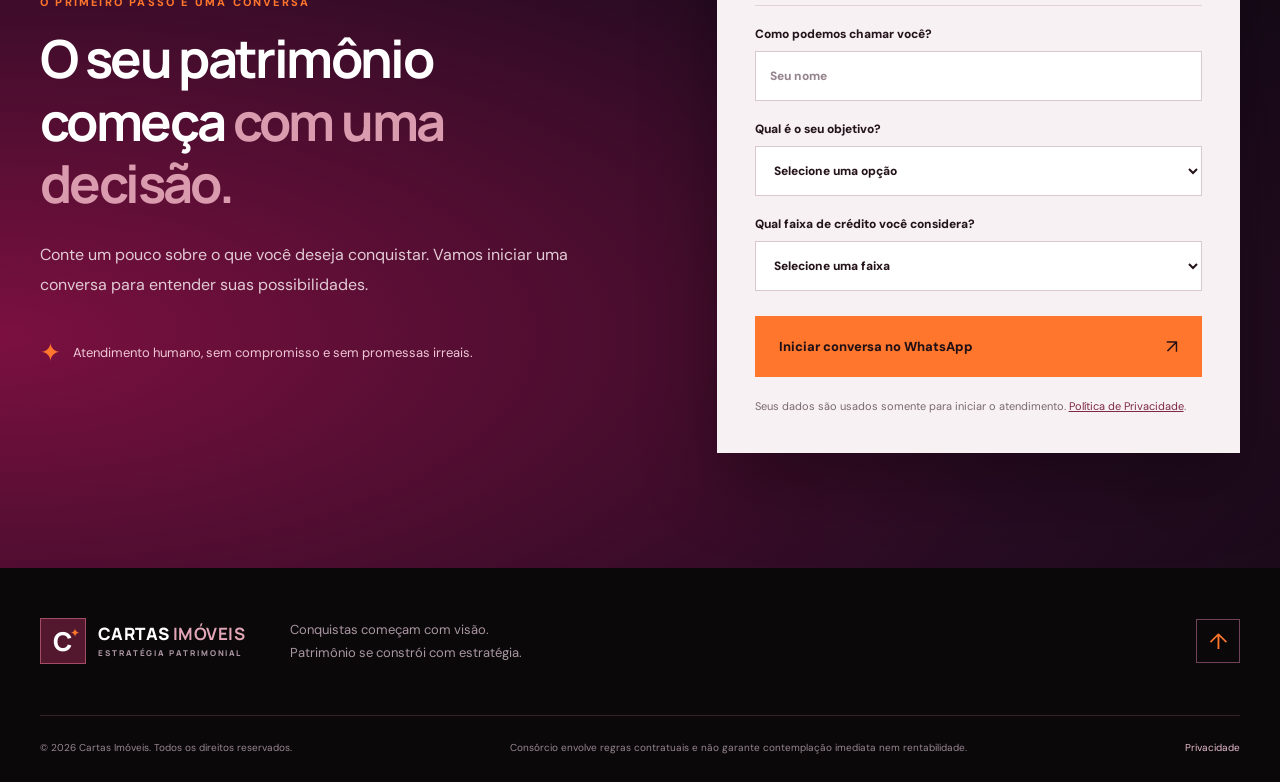
==== commit 5f852352: "Adicionar planejador educativo, guia de consórcio, comparação e checklist de segurança" ====
--- a/index.html
+++ b/index.html
@@ -7,6 +7,9 @@
 <section class="statement"><div class="container statement-grid"><p class="kicker">PENSE NO LONGO PRAZO</p><h2>O dinheiro passa.<br><em>O patrimônio fica.</em></h2><p>Mais do que uma carta de crédito, uma visão de futuro: decisões conscientes hoje podem abrir possibilidades para sua família amanhã.</p></div></section>
 <section class="method section" id="metodo"><div class="container"><div class="section-head"><div><p class="kicker">SIMPLES, CLARO E ESTRATÉGICO</p><h2>Uma decisão importante merece <em>um bom plano.</em></h2></div><p class="section-aside">Sem fórmulas mágicas. Com informação, análise e acompanhamento de verdade.</p></div><div class="steps"><article><span class="step-index">01</span><div><h3>Entendemos seu momento</h3><p>Conversamos sobre objetivos, orçamento, prazo e prioridades. Nada de oferecer uma solução antes de entender você.</p></div></article><article><span class="step-index">02</span><div><h3>Desenhamos possibilidades</h3><p>Avaliamos alternativas de consórcio, características dos planos, taxas, regras e cenários adequados ao seu perfil.</p></div></article><article><span class="step-index">03</span><div><h3>Você decide com clareza</h3><p>Apresentamos os pontos de atenção para você tomar uma decisão informada, no seu ritmo.</p></div></article></div></div></section>
 <section class="about section" id="sobre"><div class="container about-grid"><div class="about-art"><img class="about-portrait" src="portrait.webp" alt="Consultor de consórcio e planejamento patrimonial" loading="lazy" width="240" height="240"><span class="about-art-caption">CONFIANÇA SE CONSTRÓI COM TRANSPARÊNCIA.</span></div><div class="about-copy"><p class="kicker">UM ATENDIMENTO QUE OLHA PARA O FUTURO</p><h2>Seu objetivo não é uma venda. <em>É o ponto de partida.</em></h2><p>Eu acredito que construir patrimônio deve ser uma decisão planejada, não um impulso. Por isso, meu trabalho é ajudar você a entender as possibilidades do mercado imobiliário e usar o consórcio como ferramenta — quando fizer sentido para sua realidade.</p><p>Seja para sair do aluguel, conquistar o primeiro imóvel ou investir em ativos, a conversa começa com o que importa: <strong>o futuro que você quer construir.</strong></p><a class="button button-primary" data-whatsapp href="#contato">Conversar sobre meu objetivo <span>↗</span></a></div></div></section>
-<section class="faq section" id="duvidas"><div class="container faq-grid"><div><p class="kicker">DÚVIDAS FREQUENTES</p><h2>Informação é o primeiro <em>investimento.</em></h2><p>Consórcio é planejamento. Entender as regras faz parte de uma boa decisão.</p></div><div class="faq-list"><details><summary>O consórcio é indicado para quem quer sair do aluguel?<span>+</span></summary><p>Pode ser uma alternativa de planejamento, dependendo do seu orçamento e prazo. Como a contemplação não tem data garantida, é importante avaliar se o modelo atende à sua necessidade de moradia.</p></details><details><summary>Consigo usar consórcio para investir em imóveis?<span>+</span></summary><p>Há planos que permitem adquirir imóveis para investimento, conforme as regras contratuais. A rentabilidade depende do imóvel, custos, mercado e estratégia; não é garantida.</p></details><details><summary>A contemplação é imediata?<span>+</span></summary><p>Não. Em consórcios tradicionais, a contemplação depende de sorteio ou lance, de acordo com as regras do grupo. Em cotas já contempladas, é essencial verificar documentação, transferência e aprovação pela administradora.</p></details><details><summary>Existe taxa de administração?<span>+</span></summary><p>Sim. Planos de consórcio podem incluir taxa de administração, fundo de reserva e outros encargos previstos em contrato. As condições devem ser analisadas antes da adesão.</p></details></div></div></section>
+<section class="decision section" id="planejador"><div class="container"><div class="section-head"><div><p class="kicker">ANTES DE TOMAR UMA DECISÃO</p><h2>Descubra por onde começar. <em>Sem compromisso.</em></h2></div><p class="section-aside">Responda quatro perguntas e veja quais pontos merecem atenção no seu planejamento imobiliário. Sem cadastro obrigatório e sem promessas de aprovação.</p></div><div class="decision-layout"><form id="planner-form" class="planner-form"><div class="form-heading"><span>SEU PLANEJAMENTO EM 1 MINUTO</span><span>01 — 04</span></div><label for="pl-objetivo">O que você deseja conquistar?<select id="pl-objetivo" required><option value="">Escolha seu objetivo</option><option>Sair do aluguel</option><option>Comprar meu primeiro imóvel</option><option>Investir em imóvel para renda</option><option>Construir ou ampliar patrimônio</option></select></label><label for="pl-valor">Valor aproximado do imóvel<select id="pl-valor" required><option value="">Selecione uma faixa</option><option>Até R$ 200 mil</option><option>R$ 200 mil a R$ 400 mil</option><option>R$ 400 mil a R$ 700 mil</option><option>R$ 700 mil a R$ 1 milhão</option><option>Acima de R$ 1 milhão</option><option>Ainda estou pesquisando</option></select></label><label for="pl-prazo">Quando você pretende adquirir?<select id="pl-prazo" required><option value="">Selecione seu prazo</option><option>O quanto antes</option><option>Em 1 a 2 anos</option><option>Em 3 a 5 anos</option><option>Estou planejando sem data definida</option></select></label><label for="pl-lance">Você tem recursos para ofertar lance?<select id="pl-lance" required><option value="">Selecione</option><option>Sim, tenho uma reserva</option><option>Talvez, preciso avaliar</option><option>Não, quero planejar sem lance</option></select></label><button class="button button-primary button-full" type="submit">Ver meu direcionamento <span>↗</span></button><small>Esta ferramenta é educativa, não uma simulação oficial nem proposta de consórcio.</small></form><div class="planner-result" id="planner-result" aria-live="polite"><div class="result-kicker">SEU PRÓXIMO PASSO</div><h3>Boas decisões começam com as perguntas certas.</h3><p>O consórcio pode ser uma ferramenta de aquisição planejada. Antes de escolher um plano, avalie prazo, orçamento, custos totais, regras de contemplação e alternativas disponíveis.</p><div class="result-tips"><span>✓ Sem garantia de contemplação em data específica</span><span>✓ Compare taxa de administração e reajustes</span><span>✓ Confira a autorização da administradora</span></div><div id="planner-personalized" hidden></div><a class="button button-outline" id="planner-whatsapp" data-planner-whatsapp href="#contato">Conversar sobre meu plano <span>↗</span></a></div></div></div></section>
+<section class="knowledge section" id="entenda"><div class="container"><div class="section-head"><div><p class="kicker">INFORMAÇÃO ANTES DA DECISÃO</p><h2>Entenda o consórcio <em>sem letras miúdas.</em></h2></div><p class="section-aside">Você merece entender o produto antes de falar com um consultor. Conheça os conceitos que mais influenciam uma boa escolha.</p></div><div class="knowledge-grid"><article class="knowledge-card"><span class="knowledge-icon">01</span><h3>O que é uma carta de crédito?</h3><p>É o valor de referência disponibilizado ao consorciado após a contemplação, sujeito às regras do contrato e às verificações exigidas para uso.</p></article><article class="knowledge-card"><span class="knowledge-icon">02</span><h3>Como acontece a contemplação?</h3><p>Em grupos de consórcio, normalmente por sorteio ou lance. Não existe data garantida de contemplação. Ofertar lance não assegura que ele será vencedor.</p></article><article class="knowledge-card"><span class="knowledge-icon">03</span><h3>Quais custos preciso considerar?</h3><p>Além do fundo comum, o contrato pode prever taxa de administração, fundo de reserva, seguros e reajustes. Compare o custo total e as condições.</p></article><article class="knowledge-card"><span class="knowledge-icon">04</span><h3>E uma cota contemplada?</h3><p>Uma cota já contemplada exige verificação da autenticidade, do saldo, das obrigações e da possibilidade de transferência, com aprovação da administradora.</p></article></div><div class="knowledge-foot"><p>O consórcio não é investimento com rentabilidade garantida e pode não ser a melhor escolha para quem precisa do imóvel imediatamente.</p><a href="https://www.bcb.gov.br/meubc/faqs/p/consorcios" target="_blank" rel="noopener noreferrer">Saiba mais no Banco Central ↗</a></div></div></section>
+<section class="comparison section" id="comparar"><div class="container"><p class="kicker">QUAL CAMINHO FAZ SENTIDO?</p><h2>Consórcio ou financiamento? <em>Depende do seu momento.</em></h2><div class="compare-grid"><article><span class="compare-label">CONSÓRCIO</span><h3>Para quem pode planejar</h3><p>Não possui juros de financiamento, mas tem taxas e reajustes previstos em contrato. A contemplação pode levar tempo.</p><ul><li>Planejamento de médio e longo prazo</li><li>Contemplação por sorteio ou lance</li><li>Taxa de administração e outros encargos</li></ul></article><article><span class="compare-label">FINANCIAMENTO</span><h3>Para quem precisa comprar agora</h3><p>Permite aquisição após aprovação de crédito e conclusão da operação, com juros, encargos e exigências bancárias.</p><ul><li>Possibilidade de aquisição em prazo menor</li><li>Depende de análise e aprovação de crédito</li><li>Juros e custo efetivo total a comparar</li></ul></article></div><p class="compare-disclaimer">Comparação educativa e geral. Custos, elegibilidade, prazos e regras variam conforme instituição e contrato.</p></div></section>
+<section class="trust section"><div class="container trust-grid"><div><p class="kicker">TRANSPARÊNCIA É INEGOCIÁVEL</p><h2>Antes de contratar, <em>confira tudo.</em></h2><p>Uma boa orientação também mostra os limites do produto. Verifique quem administra o grupo, leia as condições, confirme taxas e não confie em promessas de contemplação garantida.</p><a href="https://www.bcb.gov.br/" target="_blank" rel="noopener noreferrer">Consultar o Banco Central ↗</a></div><div class="trust-checklist"><h3>Checklist de uma escolha consciente</h3><ul><li>Administradora autorizada e identificada</li><li>Contrato, taxas e reajustes esclarecidos</li><li>Regras de sorteio, lance e contemplação compreendidas</li><li>Capacidade de pagamento avaliada</li><li>Documentação e transferência verificadas, quando aplicável</li></ul></div></div></section><section class="faq section" id="duvidas"><div class="container faq-grid"><div><p class="kicker">DÚVIDAS FREQUENTES</p><h2>Informação é o primeiro <em>investimento.</em></h2><p>Consórcio é planejamento. Entender as regras faz parte de uma boa decisão.</p></div><div class="faq-list"><details><summary>O consórcio é indicado para quem quer sair do aluguel?<span>+</span></summary><p>Pode ser uma alternativa de planejamento, dependendo do seu orçamento e prazo. Como a contemplação não tem data garantida, é importante avaliar se o modelo atende à sua necessidade de moradia.</p></details><details><summary>Consigo usar consórcio para investir em imóveis?<span>+</span></summary><p>Há planos que permitem adquirir imóveis para investimento, conforme as regras contratuais. A rentabilidade depende do imóvel, custos, mercado e estratégia; não é garantida.</p></details><details><summary>A contemplação é imediata?<span>+</span></summary><p>Não. Em consórcios tradicionais, a contemplação depende de sorteio ou lance, de acordo com as regras do grupo. Em cotas já contempladas, é essencial verificar documentação, transferência e aprovação pela administradora.</p></details><details><summary>Existe taxa de administração?<span>+</span></summary><p>Sim. Planos de consórcio podem incluir taxa de administração, fundo de reserva e outros encargos previstos em contrato. As condições devem ser analisadas antes da adesão.</p></details></div></div></section>
 <section class="contact section" id="contato"><div class="container contact-grid"><div><p class="kicker">O PRIMEIRO PASSO É UMA CONVERSA</p><h2>O seu patrimônio começa <em>com uma decisão.</em></h2><p>Conte um pouco sobre o que você deseja conquistar. Vamos iniciar uma conversa para entender suas possibilidades.</p><div class="contact-note"><span>✦</span> Atendimento humano, sem compromisso e sem promessas irreais.</div></div><form id="lead-form"><div class="form-heading"><span>FALE SOBRE SEU OBJETIVO</span><span>↗</span></div><label for="nome">Como podemos chamar você?<input id="nome" name="nome" autocomplete="name" required maxlength="100" placeholder="Seu nome"></label><label for="objetivo">Qual é o seu objetivo?<select id="objetivo" name="objetivo" required><option value="">Selecione uma opção</option><option>Sair do aluguel</option><option>Conquistar meu primeiro imóvel</option><option>Comprar outro imóvel</option><option>Investir e construir patrimônio</option><option>Entender as possibilidades</option></select></label><label for="credito">Qual faixa de crédito você considera?<select id="credito" name="credito" required><option value="">Selecione uma faixa</option><option>Até R$ 200 mil</option><option>R$ 200 mil a R$ 400 mil</option><option>R$ 400 mil a R$ 700 mil</option><option>R$ 700 mil a R$ 1 milhão</option><option>Acima de R$ 1 milhão</option><option>Ainda não sei</option></select></label><button type="submit" class="button button-primary button-full">Iniciar conversa no WhatsApp <span>↗</span></button><small>Seus dados são usados somente para iniciar o atendimento. <a href="privacidade.html">Política de Privacidade</a>.</small></form></div></section></main>
 <footer class="footer"><div class="container footer-top"><a class="logo" href="#inicio"><span class="logo-mark">C<span>✦</span></span><span>CARTAS <b>IMÓVEIS</b><small>ESTRATÉGIA PATRIMONIAL</small></span></a><p>Conquistas começam com visão.<br>Patrimônio se constrói com estratégia.</p><a class="footer-up" href="#inicio" aria-label="Voltar ao topo">↑</a></div><div class="container footer-bottom"><span>© <span id="year"></span> Cartas Imóveis. Todos os direitos reservados.</span><span>Consórcio envolve regras contratuais e não garante contemplação imediata nem rentabilidade.</span><a href="privacidade.html">Privacidade</a></div></footer><a class="whatsapp-float" href="https://wa.me/5533998729621?text=Ol%C3%A1%21%20Quero%20conversar%20sobre%20meu%20planejamento%20imobili%C3%A1rio." target="_blank" rel="noopener noreferrer" aria-label="Falar pelo WhatsApp"><svg viewBox="0 0 32 32" aria-hidden="true"><path fill="currentColor" d="M16 .8A15.1 15.1 0 0 0 3 23.7L.9 31l7.5-2A15.2 15.2 0 1 0 16 .8Zm0 27.6a12.3 12.3 0 0 1-6.3-1.7l-.5-.3-4.4 1.2 1.2-4.2-.3-.5A12.4 12.4 0 1 1 16 28.4Zm6.8-9.2c-.4-.2-2.2-1.1-2.5-1.2-.3-.1-.6-.2-.8.2-.2.4-1 1.2-1.2 1.4-.2.2-.4.3-.8.1-.4-.2-1.6-.6-3-1.9-1.1-1-1.9-2.3-2.1-2.7-.2-.4 0-.6.2-.8l.6-.7.4-.6c.1-.2.1-.5 0-.7l-1.2-2.9c-.3-.7-.6-.6-.8-.6h-.7c-.3 0-.7.1-1.1.5-.4.4-1.4 1.4-1.4 3.3s1.5 3.8 1.7 4c.2.3 2.9 4.5 7 6.3 1 .4 1.8.7 2.4.9 1 .3 1.9.3 2.6.2.8-.1 2.2-.9 2.5-1.8.3-.9.3-1.7.2-1.8-.1-.2-.4-.3-.8-.5Z"/></svg><span class="whatsapp-tooltip">Fale comigo</span></a><script src="config.js"></script><script src="app.js"></script></body></html>
--- a/style.css
+++ b/style.css
@@ -1 +1,30 @@
-:root{--bg:#120c10;--panel:#1b1118;--panel2:#24151e;--burgundy:#681b32;--burgundy-light:#9a3957;--orange:#ff7d35;--text:#f9f3f5;--muted:#bbaeb5;--border:#3b2933;font-family:"DM Sans",sans-serif;color:var(--text);background:var(--bg);font-synthesis:none}*{box-sizing:border-box}html{scroll-behavior:smooth}body{margin:0;overflow-x:hidden}a{color:inherit;text-decoration:none}button,input,select{font:inherit}button{cursor:pointer}.container{width:min(1200px,calc(100% - 64px));margin-inline:auto}h1,h2,h3,p{margin-top:0}h1,h2,h3{font-family:Manrope,sans-serif}em{font-style:normal;color:#d99bad}::selection{background:var(--orange);color:#160b10}.announcement{min-height:34px;display:flex;justify-content:center;align-items:center;gap:12px;background:#4d172a;color:#f5dce4;font-size:10px;letter-spacing:.21em;font-weight:800;text-align:center;padding:8px 14px}.announcement-dot{height:6px;width:6px;border-radius:50%;background:var(--orange);box-shadow:0 0 0 4px #ff7d3522}.header{position:sticky;top:0;z-index:30;background:#140d12ed;backdrop-filter:blur(18px);border-bottom:1px solid #ffffff16}.nav{height:88px;display:flex;align-items:center;justify-content:space-between;gap:25px}.logo{display:inline-flex;align-items:center;gap:12px;font-family:Manrope,sans-serif;font-size:17px;font-weight:800;letter-spacing:.025em;white-space:nowrap;line-height:1.1}.logo b{color:#e3a7b8}.logo small{display:block;font-size:8px;letter-spacing:.24em;color:#a995a0;margin-top:6px}.logo-mark{display:grid;place-items:center;width:46px;height:46px;border:1px solid #a34c66;background:#53182d;font-size:26px;letter-spacing:-.18em;padding-right:5px}.logo-mark span{color:var(--orange);font-size:12px;align-self:start;position:absolute;margin-left:24px;margin-top:7px}.nav nav{display:flex;align-items:center;gap:30px}.nav nav a{font-size:13px;color:#d2c2ca;transition:color .2s}.nav nav a:hover,.text-link:hover{color:var(--orange)}.button{display:inline-flex;align-items:center;justify-content:center;gap:24px;border:0;padding:18px 24px;font-size:13px;font-weight:800;transition:transform .2s,background .2s;min-height:54px}.button:hover{transform:translateY(-2px)}.button span{font-size:19px;font-weight:400}.button-nav{background:transparent;color:#fff;border:1px solid #94506a;padding:12px 17px;min-height:45px}.button-nav:hover{background:#4c1a2c}.button-primary{background:var(--orange);color:#211016}.button-primary:hover{background:#ff9b63}.menu-toggle{display:none;background:transparent;border:0;padding:10px}.menu-toggle span{display:block;width:25px;height:2px;background:#fff;margin:5px 0}.hero{position:relative;background:radial-gradient(ellipse at 85% 40%,#632038 0%,#2c121f 35%,#140c12 72%);overflow:hidden}.hero:before{content:"";position:absolute;inset:0;opacity:.2;background-image:linear-gradient(#fff1 1px,transparent 1px),linear-gradient(90deg,#fff1 1px,transparent 1px);background-size:88px 88px;mask-image:linear-gradient(90deg,transparent,#000)}.hero-grid{position:relative;display:grid;grid-template-columns:1.15fr .85fr;align-items:center;gap:65px;padding-top:105px;padding-bottom:100px;min-height:650px}.eyebrow,.kicker{font-size:11px;font-weight:800;letter-spacing:.2em;color:var(--orange)}.eyebrow{display:flex;align-items:center;gap:13px}.line{display:block;width:28px;height:1px;background:var(--orange)}.hero h1{font-size:clamp(46px,5.2vw,76px);letter-spacing:-.06em;line-height:1.12;margin:25px 0 24px;max-width:740px}.hero h1 em{color:#e5a0b7}.hero-lead{font-size:17px;color:#d4c5cd;line-height:1.85;max-width:590px}.hero-actions{display:flex;gap:25px;align-items:center;flex-wrap:wrap;margin-top:34px}.text-link{font-size:13px;font-weight:700;display:inline-flex;align-items:center;gap:14px}.text-link span{color:var(--orange);font-size:22px}.hero-proof{display:flex;align-items:center;gap:15px;margin-top:50px;font-size:12px;color:#aa98a2;line-height:1.8}.hero-proof strong{color:#eee3e8;font-weight:600}.proof-icon{font-size:23px;color:var(--orange)}.hero-visual{position:relative;min-width:0}.visual-frame{height:485px;position:relative;overflow:hidden;border:1px solid #af647b66;background:linear-gradient(145deg,#542035 0%,#29101d 45%,#0e0a0e 100%);box-shadow:35px 35px 0 #5d1b3033,0 30px 90px #0007}.visual-frame:before{content:"";position:absolute;inset:22px;border:1px solid #b4778960}.visual-light{position:absolute;width:400px;height:400px;top:-150px;right:-160px;border-radius:50%;background:#e3829850;filter:blur(75px)}.visual-grid{position:absolute;inset:0;background:repeating-linear-gradient(115deg,transparent 0,transparent 42px,#ffffff08 43px,#ffffff08 44px)}.visual-center{position:absolute;inset:0;display:flex;flex-direction:column;align-items:center;justify-content:center;gap:30px}.visual-monogram{font:800 150px/1 Manrope,sans-serif;letter-spacing:-.13em;padding-right:20px;color:#ffffff10;-webkit-text-stroke:1px #ffccda75}.visual-word{font:800 20px/1.35 Manrope,sans-serif;letter-spacing:.28em;text-align:center}.visual-corner{position:absolute;bottom:43px;left:42px;font-size:9px;letter-spacing:.18em;color:#cba4b4}.floating-note{position:absolute;bottom:32px;left:-40px;display:flex;align-items:center;gap:15px;background:#f4e9ed;color:#2a1720;padding:17px 23px;box-shadow:0 18px 50px #0006}.floating-symbol{color:#9b3c5b;font-size:34px}.floating-note b,.floating-note small{display:block}.floating-note b{font-size:13px}.floating-note small{font-size:11px;margin-top:5px;color:#75616b}.hero-bottom{position:relative;display:flex;gap:55px;padding-bottom:24px;color:#ae98a4;font-size:10px;font-weight:800;letter-spacing:.15em;border-top:1px solid #ffffff1b;padding-top:23px}.hero-scroll{margin-left:auto;color:var(--orange)}.section{padding:115px 0}.intro{background:#160e14}.section-head{display:grid;grid-template-columns:1.4fr .6fr;gap:75px;align-items:end;margin-bottom:50px}.section h2,.statement h2{font-size:clamp(34px,4.1vw,57px);line-height:1.19;letter-spacing:-.05em;margin:18px 0 0}.section-aside{color:var(--muted);line-height:1.85;font-size:15px;margin:0}.solution-grid{display:grid;grid-template-columns:repeat(3,1fr);gap:18px}.solution-card{position:relative;background:#24151e;border:1px solid #573244;padding:35px 32px 32px;min-height:370px;display:flex;flex-direction:column;transition:transform .25s,border-color .25s}.solution-card:hover{transform:translateY(-5px);border-color:var(--orange)}.solution-num{font-size:10px;letter-spacing:.16em;color:#d3a1b3;font-weight:800}.solution-icon{font-size:43px;color:var(--orange);margin:30px 0 20px}.solution-card h3{font-size:23px;letter-spacing:-.03em;margin:0 0 12px}.solution-card p{font-size:14px;line-height:1.8;color:#c4b4bc;margin-bottom:24px}.solution-card a{margin-top:auto;color:#ff9c62;font-size:12px;font-weight:800;display:flex;justify-content:space-between;align-items:center;border-top:1px solid #624154;padding-top:20px}.solution-card a span{font-size:19px}.statement{background:linear-gradient(100deg,#6a1c36,#431427);padding:80px 0;border-top:1px solid #a85070;border-bottom:1px solid #a85070}.statement-grid{display:grid;grid-template-columns:.4fr 1.2fr .6fr;gap:45px;align-items:center}.statement .kicker{color:#ffaf7c}.statement h2{margin:0}.statement h2 em{color:#ffb17e}.statement p:last-child{font-size:14px;line-height:1.9;color:#f1dbe3;margin:0}.method{background:#120c10}.steps{border-top:1px solid #4a2d3b}.steps article{display:grid;grid-template-columns:140px 1fr;padding:31px 10px;border-bottom:1px solid #4a2d3b;gap:30px}.step-index{font:800 42px Manrope,sans-serif;color:#a84b68}.steps h3{font-size:23px;margin:0 0 10px}.steps p{font-size:14px;color:var(--muted);line-height:1.85;max-width:750px;margin:0}.about{background:#24131e}.about-grid{display:grid;grid-template-columns:.9fr 1.1fr;gap:100px;align-items:center}.about-art{height:520px;position:relative;display:grid;place-items:center;background:radial-gradient(circle at 60% 35%,#79334d,#3e1728 55%,#170c14);border:1px solid #8d4a63;overflow:hidden}.about-art:before,.about-art:after{content:"";position:absolute;border:1px solid #ad6e8459;width:75%;height:75%;transform:rotate(45deg)}.about-art:after{width:55%;height:55%;transform:rotate(45deg)}.about-emblem{font:800 140px Manrope,sans-serif;letter-spacing:-.15em;position:relative;z-index:1;color:#f8e8ed}.about-emblem span{font-size:35px;color:var(--orange);vertical-align:top;letter-spacing:0}.about-art-caption{position:absolute;bottom:32px;left:32px;font-size:10px;letter-spacing:.18em;color:#e0b7c5}.about-copy h2{margin-bottom:25px}.about-copy p:not(.kicker){color:#d4c4cc;font-size:15px;line-height:1.95}.about-copy strong{color:#fff}.about-copy .button{margin-top:20px}.faq{background:#140d12}.faq-grid{display:grid;grid-template-columns:.85fr 1.15fr;gap:100px}.faq-grid>div:first-child>p:last-child{color:var(--muted);line-height:1.9;margin-top:25px}.faq-list{border-top:1px solid #583344}.faq-list details{border-bottom:1px solid #583344}.faq-list summary{list-style:none;display:flex;align-items:center;justify-content:space-between;gap:20px;padding:24px 0;cursor:pointer;font-size:15px;font-weight:700;line-height:1.5}.faq-list summary::-webkit-details-marker{display:none}.faq-list summary span{color:var(--orange);font-size:25px}.faq-list details[open] summary span{transform:rotate(45deg)}.faq-list details p{color:var(--muted);font-size:14px;line-height:1.85;padding-bottom:25px;margin:0}.contact{background:radial-gradient(ellipse at 5% 70%,#6b213a,#341521 60%,#231019)}.contact-grid{display:grid;grid-template-columns:1fr .9fr;gap:95px;align-items:center}.contact-grid>div>p:not(.kicker){color:#e2cbd5;line-height:1.9;font-size:16px;margin-top:25px}.contact-note{margin-top:35px;color:#efc6d6;font-size:13px;display:flex;align-items:center;gap:12px}.contact-note span{color:var(--orange);font-size:25px}form{background:#f7f1f3;color:#23141b;padding:38px;display:grid;gap:20px;box-shadow:0 30px 70px #0005}.form-heading{display:flex;justify-content:space-between;align-items:center;font-weight:800;font-size:11px;letter-spacing:.14em;color:#74314b;border-bottom:1px solid #e2d2d9;padding-bottom:22px}.form-heading span:last-child{font-size:26px;color:#ad5b74}label{display:grid;gap:9px;font-size:12px;font-weight:800}input,select{width:100%;background:#fff;color:#24131a;border:1px solid #d9c8d0;padding:15px 14px;min-height:50px;border-radius:0;outline:none}input:focus,select:focus{border-color:#9e3857;box-shadow:0 0 0 2px #9e385722}input::placeholder{color:#96858e}.button-full{width:100%;justify-content:space-between;margin-top:5px}form small{font-size:11px;color:#796972;line-height:1.65}form small a{color:#7e2947;text-decoration:underline}.footer{background:#0b080a;padding:50px 0 26px}.footer-top{display:flex;align-items:center;gap:45px;padding-bottom:50px}.footer-top p{font-size:13px;color:#a997a1;line-height:1.8;margin:0 auto 0 0}.footer-up{width:44px;height:44px;border:1px solid #704358;display:grid;place-items:center;color:var(--orange);font-size:22px}.footer-bottom{border-top:1px solid #34232c;padding-top:24px;display:flex;justify-content:space-between;gap:25px;font-size:10px;color:#978690;line-height:1.6}.footer-bottom a{color:#e6bccd}a:focus-visible,button:focus-visible{outline:3px solid var(--orange);outline-offset:4px}@media(max-width:1050px){.nav nav{gap:15px}.hero-grid{gap:30px}.hero h1{font-size:56px}.about-grid,.faq-grid,.contact-grid{gap:50px}.statement-grid{grid-template-columns:1fr 2fr}.statement p:last-child{grid-column:2}}@media(max-width:760px){.container{width:min(100% - 36px,560px)}.announcement{font-size:8px}.nav{height:72px}.nav nav{display:none;position:absolute;top:72px;left:0;right:0;padding:24px;background:#1c1018;border-bottom:1px solid #5d3144;flex-direction:column;align-items:flex-start;gap:23px}.nav nav.open{display:flex}.menu-toggle{display:block}.button-nav{display:none}.hero-grid,.section-head,.about-grid,.faq-grid,.contact-grid,.statement-grid{grid-template-columns:1fr}.hero-grid{padding-top:67px;padding-bottom:65px;gap:55px}.hero h1{font-size:clamp(40px,10vw,62px)}.hero-lead{font-size:15px}.hero-actions{gap:20px}.hero-proof{margin-top:35px}.visual-frame{height:370px}.visual-monogram{font-size:115px}.floating-note{left:12px;bottom:-15px}.hero-bottom{gap:18px;flex-wrap:wrap;font-size:9px}.hero-scroll{display:none}.section{padding:76px 0}.section-head{gap:15px;margin-bottom:30px}.section h2,.statement h2{font-size:clamp(33px,8vw,48px)}.solution-grid{grid-template-columns:1fr}.solution-card{min-height:290px}.statement{padding:65px 0}.statement-grid{gap:15px}.statement p:last-child{grid-column:auto}.steps article{grid-template-columns:65px 1fr;gap:14px}.step-index{font-size:30px}.steps h3{font-size:19px}.about-art{height:360px}.about-grid{gap:45px}.faq-grid{gap:25px}.contact-grid{gap:40px}form{padding:26px}.footer-top{flex-wrap:wrap;gap:25px}.footer-top p{width:100%;order:3}.footer-bottom{flex-direction:column;gap:12px}.logo{font-size:14px}.logo-mark{width:42px;height:42px}}@media(prefers-reduced-motion:reduce){html{scroll-behavior:auto}*,*:before,*:after{transition:none!important}}+:root{--bg:#120c10;--panel:#1b1118;--panel2:#24151e;--burgundy:#681b32;--burgundy-light:#9a3957;--orange:#ff7d35;--text:#f9f3f5;--muted:#bbaeb5;--border:#3b2933;font-family:"DM Sans",sans-serif;color:var(--text);background:var(--bg);font-synthesis:none}*{box-sizing:border-box}html{scroll-behavior:smooth}body{margin:0;overflow-x:hidden}a{color:inherit;text-decoration:none}button,input,select{font:inherit}button{cursor:pointer}.container{width:min(1200px,calc(100% - 64px));margin-inline:auto}h1,h2,h3,p{margin-top:0}h1,h2,h3{font-family:Manrope,sans-serif}em{font-style:normal;color:#d99bad}::selection{background:var(--orange);color:#160b10}.announcement{min-height:34px;display:flex;justify-content:center;align-items:center;gap:12px;background:#4d172a;color:#f5dce4;font-size:10px;letter-spacing:.21em;font-weight:800;text-align:center;padding:8px 14px}.announcement-dot{height:6px;width:6px;border-radius:50%;background:var(--orange);box-shadow:0 0 0 4px #ff7d3522}.header{position:sticky;top:0;z-index:30;background:#140d12ed;backdrop-filter:blur(18px);border-bottom:1px solid #ffffff16}.nav{height:88px;display:flex;align-items:center;justify-content:space-between;gap:25px}.logo{display:inline-flex;align-items:center;gap:12px;font-family:Manrope,sans-serif;font-size:17px;font-weight:800;letter-spacing:.025em;white-space:nowrap;line-height:1.1}.logo b{color:#e3a7b8}.logo small{display:block;font-size:8px;letter-spacing:.24em;color:#a995a0;margin-top:6px}.logo-mark{display:grid;place-items:center;width:46px;height:46px;border:1px solid #a34c66;background:#53182d;font-size:26px;letter-spacing:-.18em;padding-right:5px}.logo-mark span{color:var(--orange);font-size:12px;align-self:start;position:absolute;margin-left:24px;margin-top:7px}.nav nav{display:flex;align-items:center;gap:30px}.nav nav a{font-size:13px;color:#d2c2ca;transition:color .2s}.nav nav a:hover,.text-link:hover{color:var(--orange)}.button{display:inline-flex;align-items:center;justify-content:center;gap:24px;border:0;padding:18px 24px;font-size:13px;font-weight:800;transition:transform .2s,background .2s;min-height:54px}.button:hover{transform:translateY(-2px)}.button span{font-size:19px;font-weight:400}.button-nav{background:transparent;color:#fff;border:1px solid #94506a;padding:12px 17px;min-height:45px}.button-nav:hover{background:#4c1a2c}.button-primary{background:var(--orange);color:#211016}.button-primary:hover{background:#ff9b63}.menu-toggle{display:none;background:transparent;border:0;padding:10px}.menu-toggle span{display:block;width:25px;height:2px;background:#fff;margin:5px 0}.hero{position:relative;background:radial-gradient(ellipse at 85% 40%,#632038 0%,#2c121f 35%,#140c12 72%);overflow:hidden}.hero:before{content:"";position:absolute;inset:0;opacity:.2;background-image:linear-gradient(#fff1 1px,transparent 1px),linear-gradient(90deg,#fff1 1px,transparent 1px);background-size:88px 88px;mask-image:linear-gradient(90deg,transparent,#000)}.hero-grid{position:relative;display:grid;grid-template-columns:1.15fr .85fr;align-items:center;gap:65px;padding-top:105px;padding-bottom:100px;min-height:650px}.eyebrow,.kicker{font-size:11px;font-weight:800;letter-spacing:.2em;color:var(--orange)}.eyebrow{display:flex;align-items:center;gap:13px}.line{display:block;width:28px;height:1px;background:var(--orange)}.hero h1{font-size:clamp(46px,5.2vw,76px);letter-spacing:-.06em;line-height:1.12;margin:25px 0 24px;max-width:740px}.hero h1 em{color:#e5a0b7}.hero-lead{font-size:17px;color:#d4c5cd;line-height:1.85;max-width:590px}.hero-actions{display:flex;gap:25px;align-items:center;flex-wrap:wrap;margin-top:34px}.text-link{font-size:13px;font-weight:700;display:inline-flex;align-items:center;gap:14px}.text-link span{color:var(--orange);font-size:22px}.hero-proof{display:flex;align-items:center;gap:15px;margin-top:50px;font-size:12px;color:#aa98a2;line-height:1.8}.hero-proof strong{color:#eee3e8;font-weight:600}.proof-icon{font-size:23px;color:var(--orange)}.hero-visual{position:relative;min-width:0}.visual-frame{height:485px;position:relative;overflow:hidden;border:1px solid #af647b66;background:linear-gradient(145deg,#542035 0%,#29101d 45%,#0e0a0e 100%);box-shadow:35px 35px 0 #5d1b3033,0 30px 90px #0007}.visual-frame:before{content:"";position:absolute;inset:22px;border:1px solid #b4778960}.visual-light{position:absolute;width:400px;height:400px;top:-150px;right:-160px;border-radius:50%;background:#e3829850;filter:blur(75px)}.visual-grid{position:absolute;inset:0;background:repeating-linear-gradient(115deg,transparent 0,transparent 42px,#ffffff08 43px,#ffffff08 44px)}.visual-center{position:absolute;inset:0;display:flex;flex-direction:column;align-items:center;justify-content:center;gap:30px}.visual-monogram{font:800 150px/1 Manrope,sans-serif;letter-spacing:-.13em;padding-right:20px;color:#ffffff10;-webkit-text-stroke:1px #ffccda75}.visual-word{font:800 20px/1.35 Manrope,sans-serif;letter-spacing:.28em;text-align:center}.visual-corner{position:absolute;bottom:43px;left:42px;font-size:9px;letter-spacing:.18em;color:#cba4b4}.floating-note{position:absolute;bottom:32px;left:-40px;display:flex;align-items:center;gap:15px;background:#f4e9ed;color:#2a1720;padding:17px 23px;box-shadow:0 18px 50px #0006}.floating-symbol{color:#9b3c5b;font-size:34px}.floating-note b,.floating-note small{display:block}.floating-note b{font-size:13px}.floating-note small{font-size:11px;margin-top:5px;color:#75616b}.hero-bottom{position:relative;display:flex;gap:55px;padding-bottom:24px;color:#ae98a4;font-size:10px;font-weight:800;letter-spacing:.15em;border-top:1px solid #ffffff1b;padding-top:23px}.hero-scroll{margin-left:auto;color:var(--orange)}.section{padding:115px 0}.intro{background:#160e14}.section-head{display:grid;grid-template-columns:1.4fr .6fr;gap:75px;align-items:end;margin-bottom:50px}.section h2,.statement h2{font-size:clamp(34px,4.1vw,57px);line-height:1.19;letter-spacing:-.05em;margin:18px 0 0}.section-aside{color:var(--muted);line-height:1.85;font-size:15px;margin:0}.solution-grid{display:grid;grid-template-columns:repeat(3,1fr);gap:18px}.solution-card{position:relative;background:#24151e;border:1px solid #573244;padding:35px 32px 32px;min-height:370px;display:flex;flex-direction:column;transition:transform .25s,border-color .25s}.solution-card:hover{transform:translateY(-5px);border-color:var(--orange)}.solution-num{font-size:10px;letter-spacing:.16em;color:#d3a1b3;font-weight:800}.solution-icon{font-size:43px;color:var(--orange);margin:30px 0 20px}.solution-card h3{font-size:23px;letter-spacing:-.03em;margin:0 0 12px}.solution-card p{font-size:14px;line-height:1.8;color:#c4b4bc;margin-bottom:24px}.solution-card a{margin-top:auto;color:#ff9c62;font-size:12px;font-weight:800;display:flex;justify-content:space-between;align-items:center;border-top:1px solid #624154;padding-top:20px}.solution-card a span{font-size:19px}.statement{background:linear-gradient(100deg,#6a1c36,#431427);padding:80px 0;border-top:1px solid #a85070;border-bottom:1px solid #a85070}.statement-grid{display:grid;grid-template-columns:.4fr 1.2fr .6fr;gap:45px;align-items:center}.statement .kicker{color:#ffaf7c}.statement h2{margin:0}.statement h2 em{color:#ffb17e}.statement p:last-child{font-size:14px;line-height:1.9;color:#f1dbe3;margin:0}.method{background:#120c10}.steps{border-top:1px solid #4a2d3b}.steps article{display:grid;grid-template-columns:140px 1fr;padding:31px 10px;border-bottom:1px solid #4a2d3b;gap:30px}.step-index{font:800 42px Manrope,sans-serif;color:#a84b68}.steps h3{font-size:23px;margin:0 0 10px}.steps p{font-size:14px;color:var(--muted);line-height:1.85;max-width:750px;margin:0}.about{background:#24131e}.about-grid{display:grid;grid-template-columns:.9fr 1.1fr;gap:100px;align-items:center}.about-art{height:520px;position:relative;display:grid;place-items:center;background:radial-gradient(circle at 60% 35%,#79334d,#3e1728 55%,#170c14);border:1px solid #8d4a63;overflow:hidden}.about-art:before,.about-art:after{content:"";position:absolute;border:1px solid #ad6e8459;width:75%;height:75%;transform:rotate(45deg)}.about-art:after{width:55%;height:55%;transform:rotate(45deg)}.about-emblem{font:800 140px Manrope,sans-serif;letter-spacing:-.15em;position:relative;z-index:1;color:#f8e8ed}.about-emblem span{font-size:35px;color:var(--orange);vertical-align:top;letter-spacing:0}.about-art-caption{position:absolute;bottom:32px;left:32px;font-size:10px;letter-spacing:.18em;color:#e0b7c5}.about-copy h2{margin-bottom:25px}.about-copy p:not(.kicker){color:#d4c4cc;font-size:15px;line-height:1.95}.about-copy strong{color:#fff}.about-copy .button{margin-top:20px}.faq{background:#140d12}.faq-grid{display:grid;grid-template-columns:.85fr 1.15fr;gap:100px}.faq-grid>div:first-child>p:last-child{color:var(--muted);line-height:1.9;margin-top:25px}.faq-list{border-top:1px solid #583344}.faq-list details{border-bottom:1px solid #583344}.faq-list summary{list-style:none;display:flex;align-items:center;justify-content:space-between;gap:20px;padding:24px 0;cursor:pointer;font-size:15px;font-weight:700;line-height:1.5}.faq-list summary::-webkit-details-marker{display:none}.faq-list summary span{color:var(--orange);font-size:25px}.faq-list details[open] summary span{transform:rotate(45deg)}.faq-list details p{color:var(--muted);font-size:14px;line-height:1.85;padding-bottom:25px;margin:0}.contact{background:radial-gradient(ellipse at 5% 70%,#6b213a,#341521 60%,#231019)}.contact-grid{display:grid;grid-template-columns:1fr .9fr;gap:95px;align-items:center}.contact-grid>div>p:not(.kicker){color:#e2cbd5;line-height:1.9;font-size:16px;margin-top:25px}.contact-note{margin-top:35px;color:#efc6d6;font-size:13px;display:flex;align-items:center;gap:12px}.contact-note span{color:var(--orange);font-size:25px}form{background:#f7f1f3;color:#23141b;padding:38px;display:grid;gap:20px;box-shadow:0 30px 70px #0005}.form-heading{display:flex;justify-content:space-between;align-items:center;font-weight:800;font-size:11px;letter-spacing:.14em;color:#74314b;border-bottom:1px solid #e2d2d9;padding-bottom:22px}.form-heading span:last-child{font-size:26px;color:#ad5b74}label{display:grid;gap:9px;font-size:12px;font-weight:800}input,select{width:100%;background:#fff;color:#24131a;border:1px solid #d9c8d0;padding:15px 14px;min-height:50px;border-radius:0;outline:none}input:focus,select:focus{border-color:#9e3857;box-shadow:0 0 0 2px #9e385722}input::placeholder{color:#96858e}.button-full{width:100%;justify-content:space-between;margin-top:5px}form small{font-size:11px;color:#796972;line-height:1.65}form small a{color:#7e2947;text-decoration:underline}.footer{background:#0b080a;padding:50px 0 26px}.footer-top{display:flex;align-items:center;gap:45px;padding-bottom:50px}.footer-top p{font-size:13px;color:#a997a1;line-height:1.8;margin:0 auto 0 0}.footer-up{width:44px;height:44px;border:1px solid #704358;display:grid;place-items:center;color:var(--orange);font-size:22px}.footer-bottom{border-top:1px solid #34232c;padding-top:24px;display:flex;justify-content:space-between;gap:25px;font-size:10px;color:#978690;line-height:1.6}.footer-bottom a{color:#e6bccd}a:focus-visible,button:focus-visible{outline:3px solid var(--orange);outline-offset:4px}@media(max-width:1050px){.nav nav{gap:15px}.hero-grid{gap:30px}.hero h1{font-size:56px}.about-grid,.faq-grid,.contact-grid{gap:50px}.statement-grid{grid-template-columns:1fr 2fr}.statement p:last-child{grid-column:2}}@media(max-width:760px){.container{width:min(100% - 36px,560px)}.announcement{font-size:8px}.nav{height:72px}.nav nav{display:none;position:absolute;top:72px;left:0;right:0;padding:24px;background:#1c1018;border-bottom:1px solid #5d3144;flex-direction:column;align-items:flex-start;gap:23px}.nav nav.open{display:flex}.menu-toggle{display:block}.button-nav{display:none}.hero-grid,.section-head,.about-grid,.faq-grid,.contact-grid,.statement-grid{grid-template-columns:1fr}.hero-grid{padding-top:67px;padding-bottom:65px;gap:55px}.hero h1{font-size:clamp(40px,10vw,62px)}.hero-lead{font-size:15px}.hero-actions{gap:20px}.hero-proof{margin-top:35px}.visual-frame{height:370px}.visual-monogram{font-size:115px}.floating-note{left:12px;bottom:-15px}.hero-bottom{gap:18px;flex-wrap:wrap;font-size:9px}.hero-scroll{display:none}.section{padding:76px 0}.section-head{gap:15px;margin-bottom:30px}.section h2,.statement h2{font-size:clamp(33px,8vw,48px)}.solution-grid{grid-template-columns:1fr}.solution-card{min-height:290px}.statement{padding:65px 0}.statement-grid{gap:15px}.statement p:last-child{grid-column:auto}.steps article{grid-template-columns:65px 1fr;gap:14px}.step-index{font-size:30px}.steps h3{font-size:19px}.about-art{height:360px}.about-grid{gap:45px}.faq-grid{gap:25px}.contact-grid{gap:40px}form{padding:26px}.footer-top{flex-wrap:wrap;gap:25px}.footer-top p{width:100%;order:3}.footer-bottom{flex-direction:column;gap:12px}.logo{font-size:14px}.logo-mark{width:42px;height:42px}}@media(prefers-reduced-motion:reduce){html{scroll-behavior:auto}*,*:before,*:after{transition:none!important}}
+/* Refinamento visual: bordô profundo, preto neutro, branco e laranja vivo.
+   Remover castanho da percepção geral, integrar retrato e contato persistente. */
+:root{--bg:#09090d;--panel:#111016;--panel2:#1a111b;--burgundy:#710d36;--burgundy-light:#b32d63;--orange:#ff762c;--text:#ffffff;--muted:#c7c4cf;--border:#372431}
+body{background:#09090d}
+.header{background:#09090df2}
+.hero{background:radial-gradient(ellipse at 76% 36%,#650d35 0%,#280a1e 39%,#09090d 78%)}
+.visual-frame{background:linear-gradient(155deg,#700d39,#2b0c22 52%,#09090d);border-color:#b8346e88;box-shadow:24px 24px 0 #8c125029,0 30px 80px #0008}
+.visual-frame:before{border-color:#ef7ba54d}
+.visual-light{background:#ff3c8950}
+.visual-center.portrait-center{justify-content:flex-end;gap:0}
+.portrait-photo{display:block;width:100%;height:100%;object-fit:cover;object-position:center 28%;filter:contrast(1.04) saturate(.98)}
+.portrait-center:after{content:"";position:absolute;inset:40% 0 0;background:linear-gradient(transparent,#10070fd9);pointer-events:none}
+.portrait-center .visual-word{position:absolute;z-index:2;bottom:65px;left:40px;text-align:left;font-size:19px;letter-spacing:.19em;text-shadow:0 3px 18px #000}
+.visual-corner{z-index:3;bottom:30px;color:#ffe6ef}
+.about-art{background:radial-gradient(circle at 60% 30%,#8e1d52,#270c22 64%,#09090d);border-color:#a93567;overflow:hidden}
+.about-portrait{position:relative;z-index:1;width:100%;height:100%;object-fit:cover;object-position:center 20%;filter:contrast(1.04)}
+.about-art:before,.about-art:after{display:none}
+.about-art:after{content:"";display:block;position:absolute;z-index:2;inset:auto 0 0;height:35%;width:100%;transform:none;background:linear-gradient(transparent,#09090dc9);border:0}
+.about-art-caption{z-index:3;color:#fff}
+.intro{background:#0e0d12}.solution-card{background:#17121b;border-color:#49243b}.solution-card a{border-color:#5e3048}
+.statement{background:linear-gradient(110deg,#770e3b,#390d2d);border-color:#a52d62}
+.method{background:#09090d}.about{background:#160f1a}.faq{background:#0c0b10}
+.contact{background:radial-gradient(ellipse at 0% 70%,#7b1040,#270b22 60%,#0b0910)}
+.floating-note{background:#fff;color:#170d16}
+.whatsapp-float{position:fixed;right:24px;bottom:24px;z-index:100;display:flex;align-items:center;justify-content:center;width:62px;height:62px;border-radius:50%;background:#25d366;color:#fff;box-shadow:0 10px 30px #0008,0 0 0 5px #25d36622;transition:transform .2s,box-shadow .2s}
+.whatsapp-float:hover{transform:translateY(-4px) scale(1.04);box-shadow:0 15px 40px #000a}
+.whatsapp-float svg{width:34px;height:34px}
+.whatsapp-tooltip{position:absolute;right:74px;white-space:nowrap;background:#fff;color:#171017;font-size:12px;font-weight:800;padding:10px 14px;border-radius:6px;box-shadow:0 8px 22px #0005}
+@media(max-width:760px){.portrait-center .visual-word{left:25px;bottom:60px;font-size:16px}.whatsapp-float{right:16px;bottom:18px;width:58px;height:58px}.whatsapp-tooltip{display:none}.visual-frame{height:410px}}
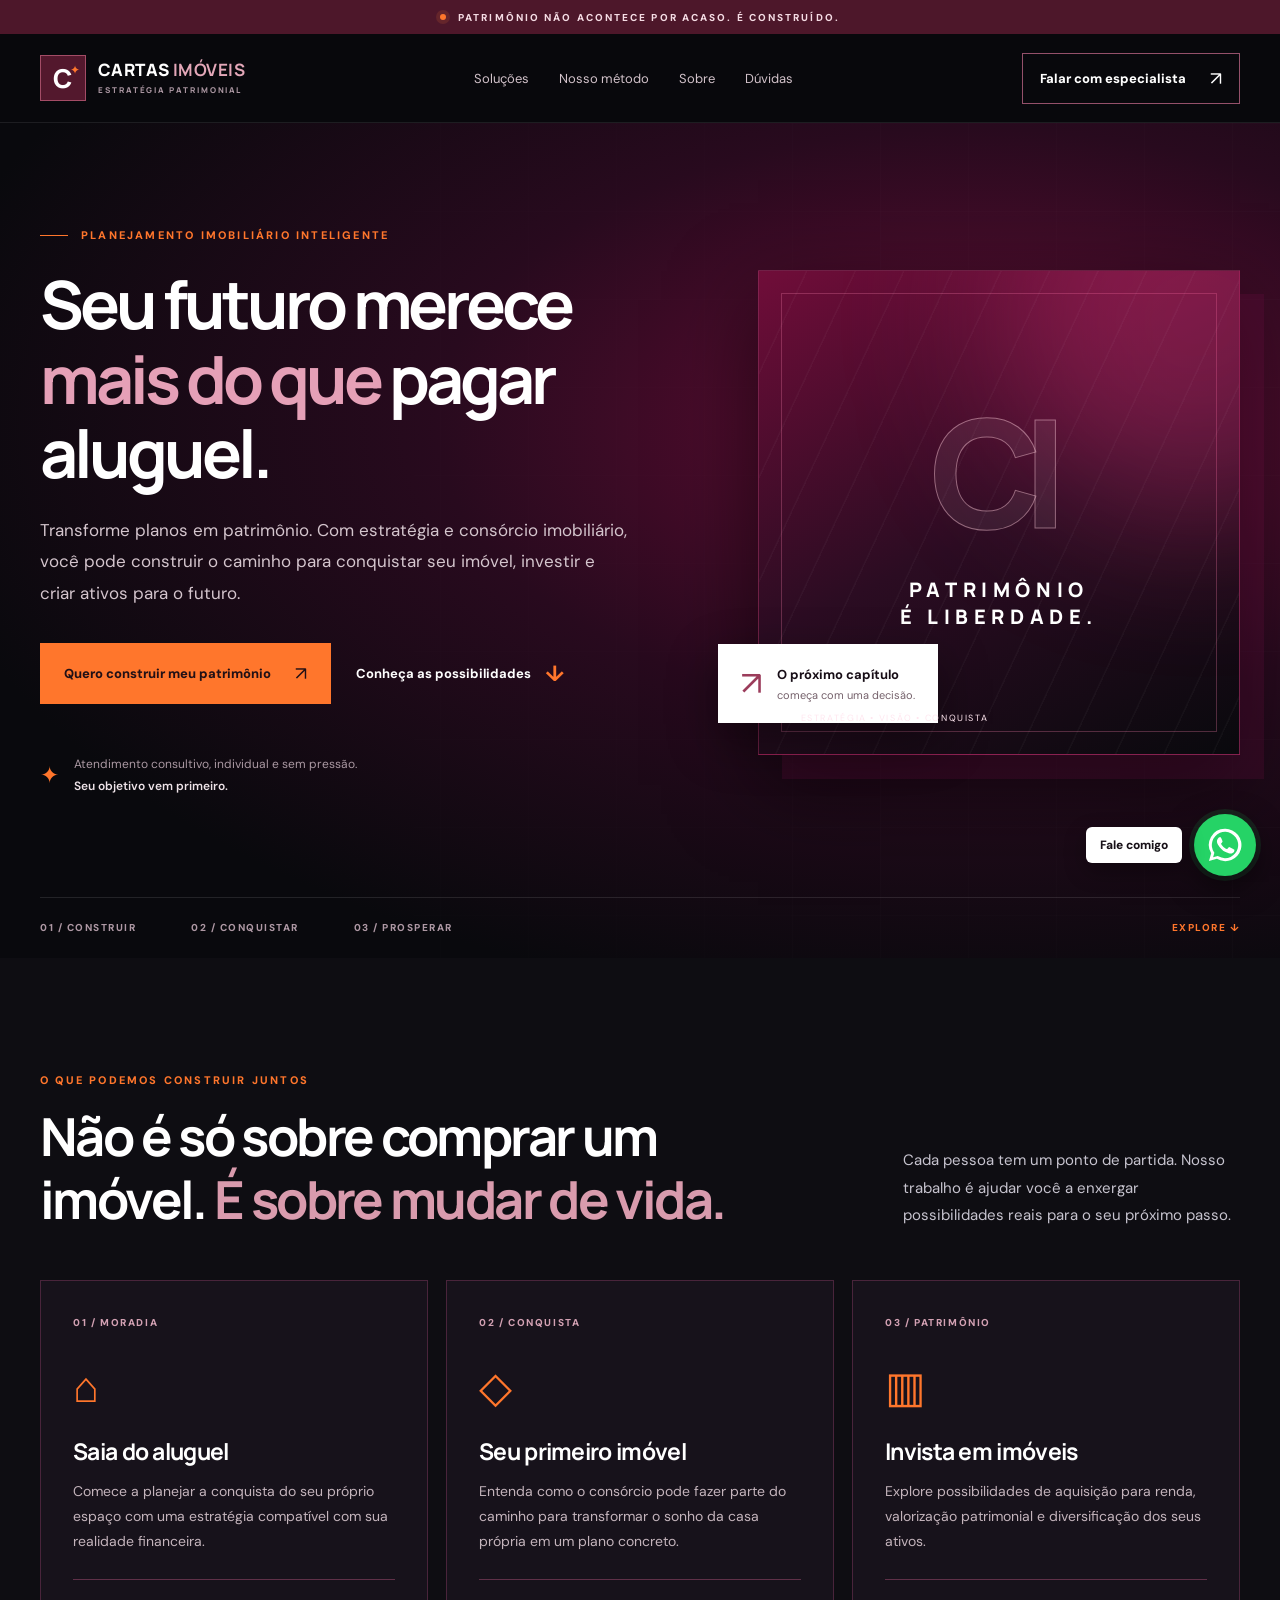
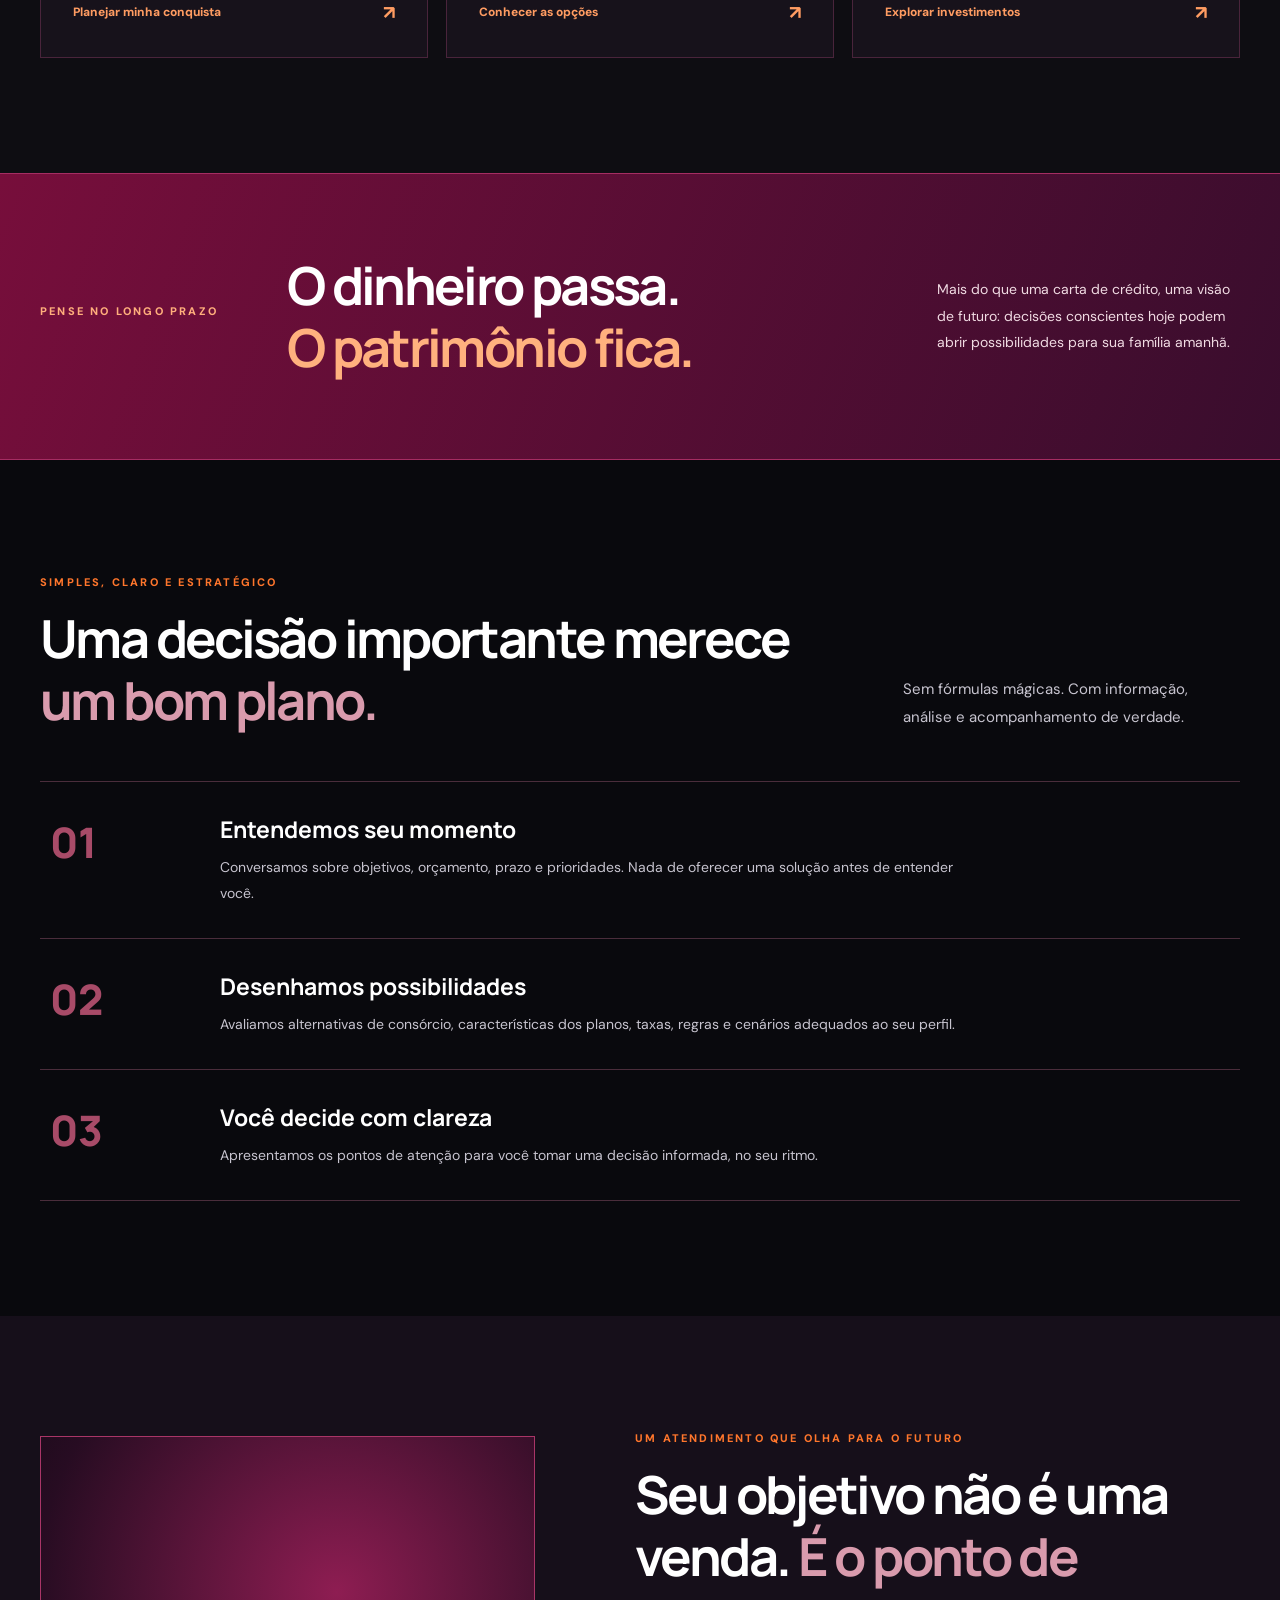
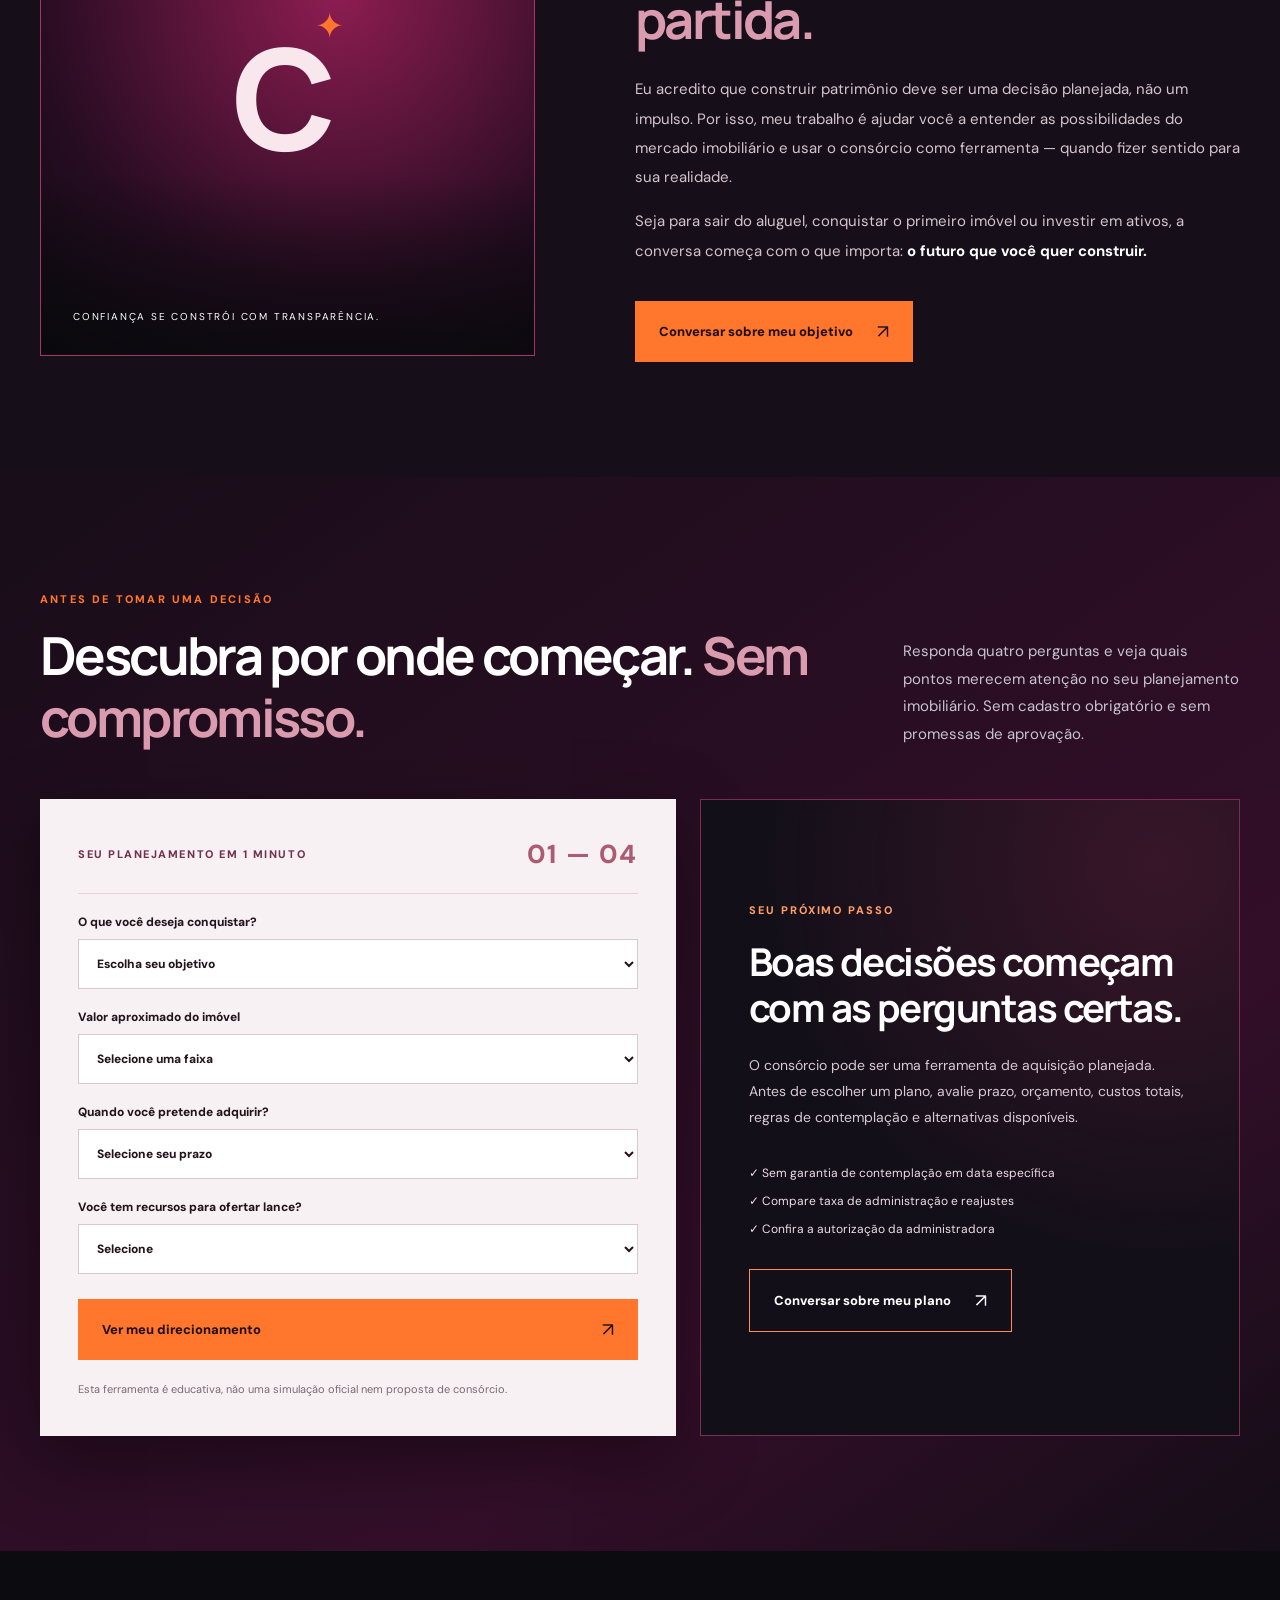
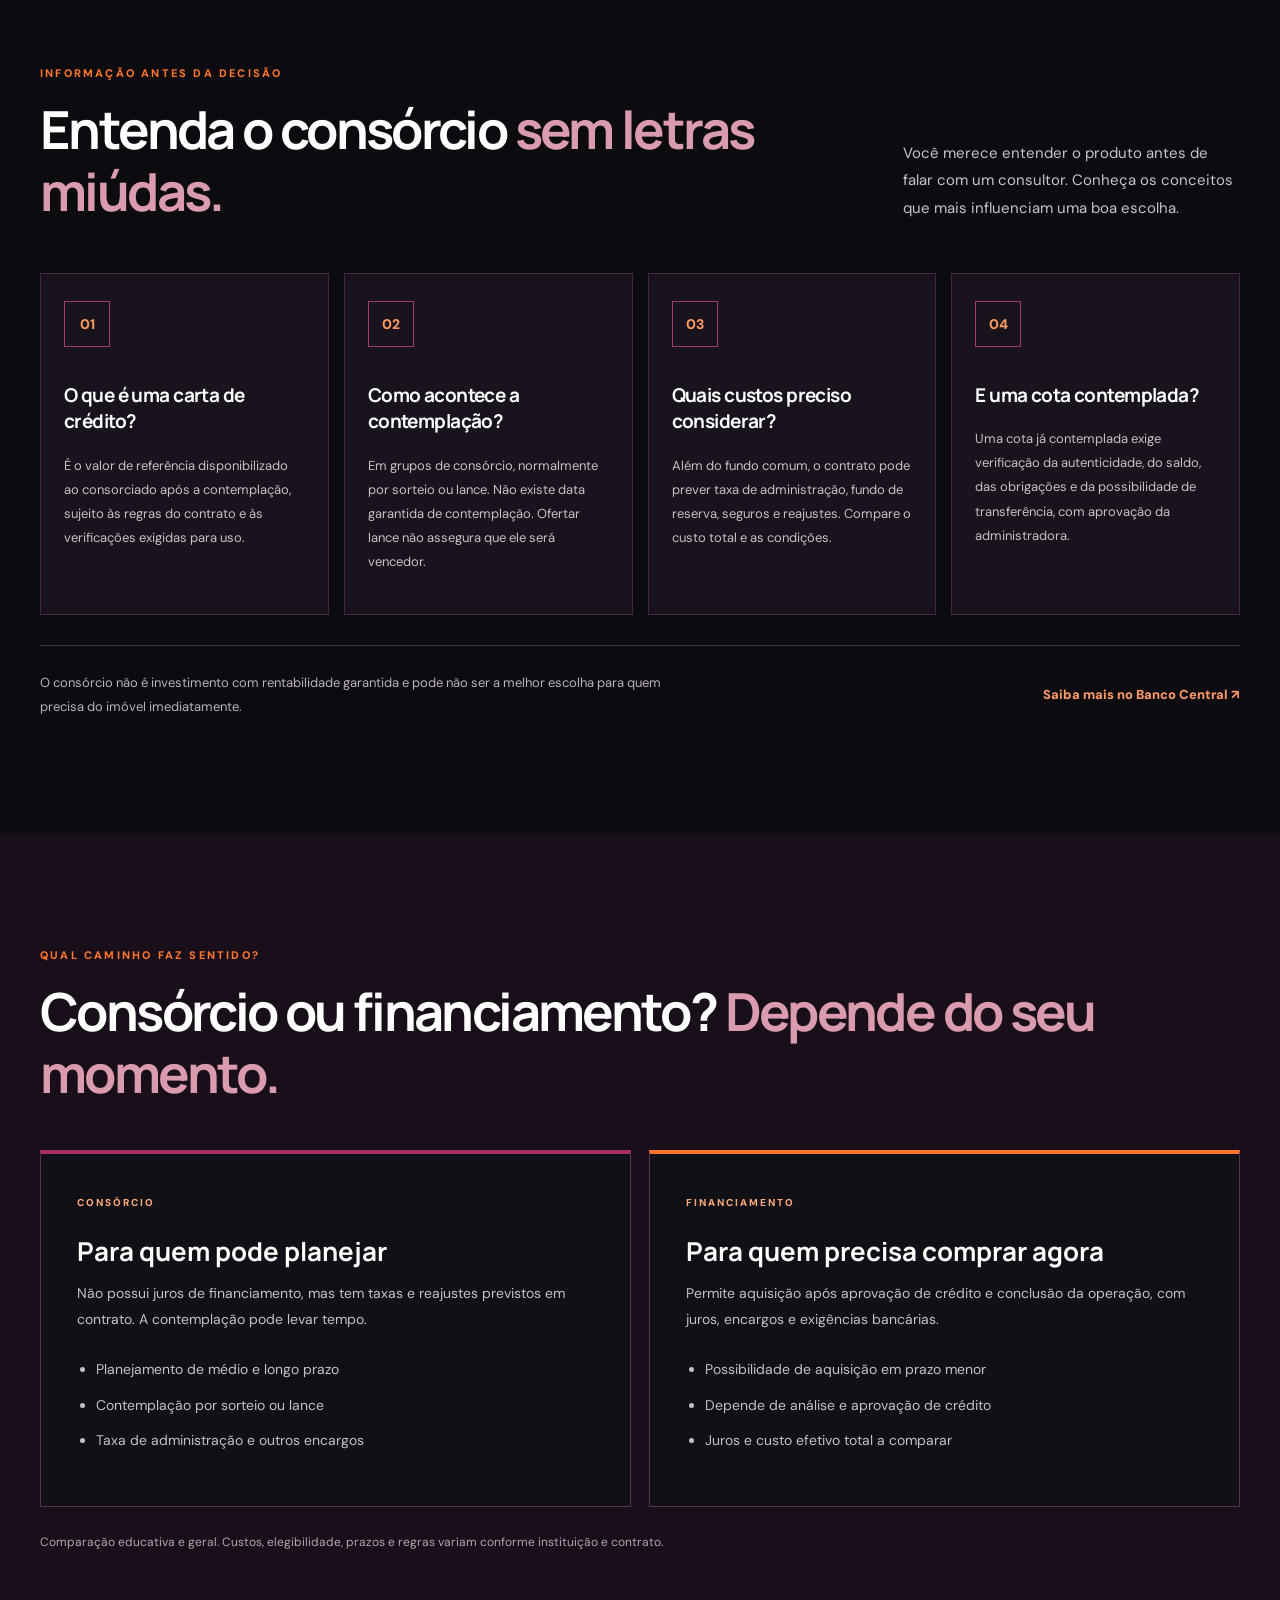
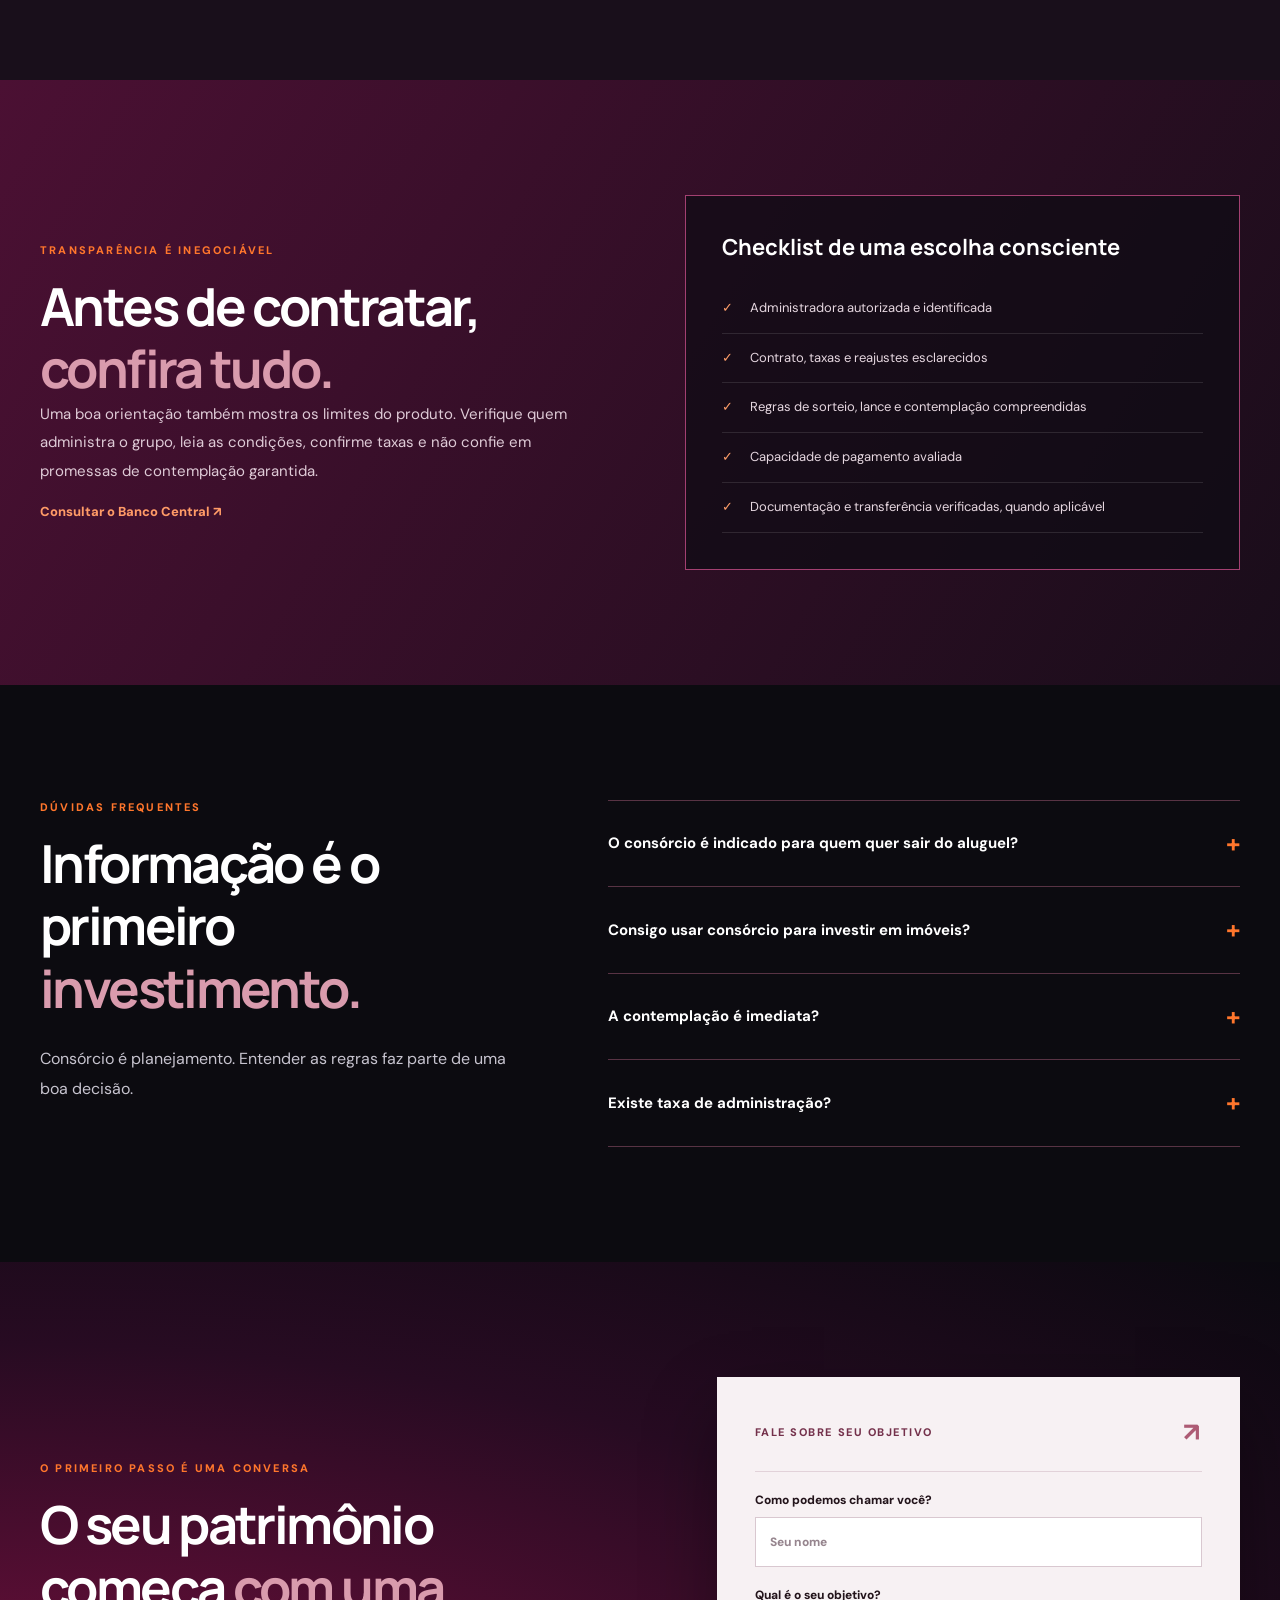
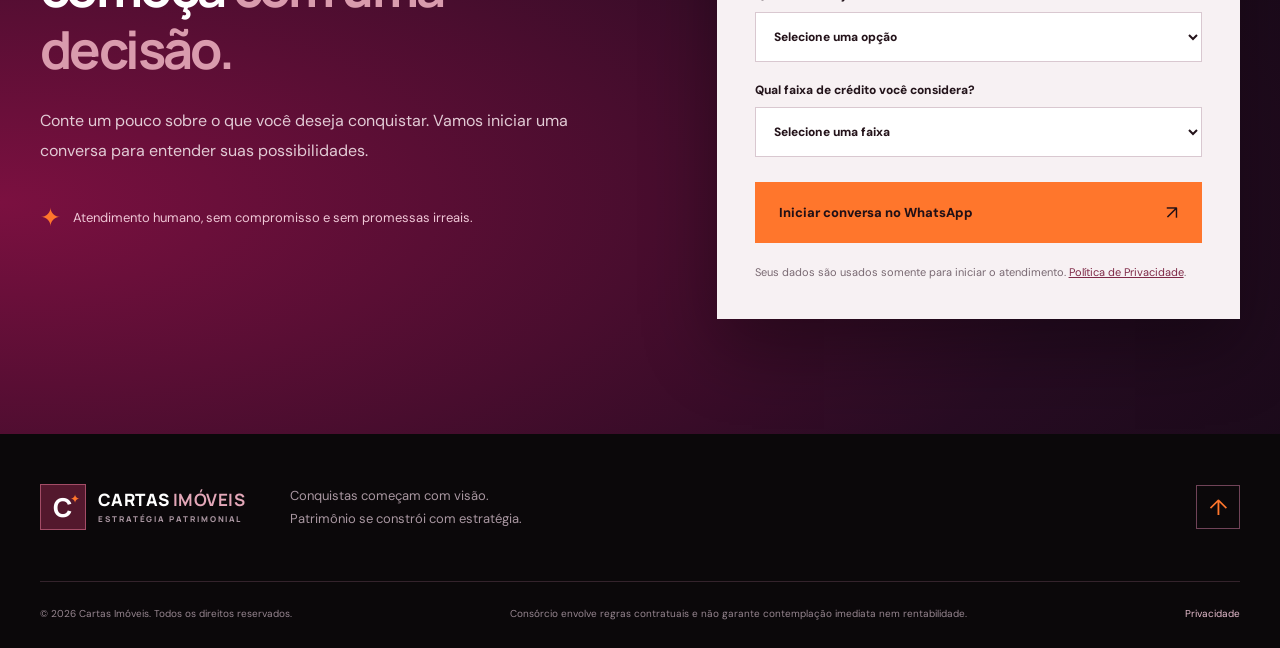
==== commit 6bbaeafa: "Remover fotografia pessoal do site" ====
--- a/index.html
+++ b/index.html
@@ -6,7 +6,7 @@
 <section class="intro section" id="solucoes"><div class="container"><div class="section-head"><div><p class="kicker">O QUE PODEMOS CONSTRUIR JUNTOS</p><h2>Não é só sobre comprar um imóvel. <em>É sobre mudar de vida.</em></h2></div><p class="section-aside">Cada pessoa tem um ponto de partida. Nosso trabalho é ajudar você a enxergar possibilidades reais para o seu próximo passo.</p></div><div class="solution-grid"><article class="solution-card"><span class="solution-num">01 / MORADIA</span><div class="solution-icon">⌂</div><h3>Saia do aluguel</h3><p>Comece a planejar a conquista do seu próprio espaço com uma estratégia compatível com sua realidade financeira.</p><a href="#contato">Planejar minha conquista <span>↗</span></a></article><article class="solution-card"><span class="solution-num">02 / CONQUISTA</span><div class="solution-icon">◇</div><h3>Seu primeiro imóvel</h3><p>Entenda como o consórcio pode fazer parte do caminho para transformar o sonho da casa própria em um plano concreto.</p><a href="#contato">Conhecer as opções <span>↗</span></a></article><article class="solution-card"><span class="solution-num">03 / PATRIMÔNIO</span><div class="solution-icon">▥</div><h3>Invista em imóveis</h3><p>Explore possibilidades de aquisição para renda, valorização patrimonial e diversificação dos seus ativos.</p><a href="#contato">Explorar investimentos <span>↗</span></a></article></div></div></section>
 <section class="statement"><div class="container statement-grid"><p class="kicker">PENSE NO LONGO PRAZO</p><h2>O dinheiro passa.<br><em>O patrimônio fica.</em></h2><p>Mais do que uma carta de crédito, uma visão de futuro: decisões conscientes hoje podem abrir possibilidades para sua família amanhã.</p></div></section>
 <section class="method section" id="metodo"><div class="container"><div class="section-head"><div><p class="kicker">SIMPLES, CLARO E ESTRATÉGICO</p><h2>Uma decisão importante merece <em>um bom plano.</em></h2></div><p class="section-aside">Sem fórmulas mágicas. Com informação, análise e acompanhamento de verdade.</p></div><div class="steps"><article><span class="step-index">01</span><div><h3>Entendemos seu momento</h3><p>Conversamos sobre objetivos, orçamento, prazo e prioridades. Nada de oferecer uma solução antes de entender você.</p></div></article><article><span class="step-index">02</span><div><h3>Desenhamos possibilidades</h3><p>Avaliamos alternativas de consórcio, características dos planos, taxas, regras e cenários adequados ao seu perfil.</p></div></article><article><span class="step-index">03</span><div><h3>Você decide com clareza</h3><p>Apresentamos os pontos de atenção para você tomar uma decisão informada, no seu ritmo.</p></div></article></div></div></section>
-<section class="about section" id="sobre"><div class="container about-grid"><div class="about-art"><img class="about-portrait" src="portrait.webp" alt="Consultor de consórcio e planejamento patrimonial" loading="lazy" width="240" height="240"><span class="about-art-caption">CONFIANÇA SE CONSTRÓI COM TRANSPARÊNCIA.</span></div><div class="about-copy"><p class="kicker">UM ATENDIMENTO QUE OLHA PARA O FUTURO</p><h2>Seu objetivo não é uma venda. <em>É o ponto de partida.</em></h2><p>Eu acredito que construir patrimônio deve ser uma decisão planejada, não um impulso. Por isso, meu trabalho é ajudar você a entender as possibilidades do mercado imobiliário e usar o consórcio como ferramenta — quando fizer sentido para sua realidade.</p><p>Seja para sair do aluguel, conquistar o primeiro imóvel ou investir em ativos, a conversa começa com o que importa: <strong>o futuro que você quer construir.</strong></p><a class="button button-primary" data-whatsapp href="#contato">Conversar sobre meu objetivo <span>↗</span></a></div></div></section>
+<section class="about section" id="sobre"><div class="container about-grid"><div class="about-art"><div class="about-emblem" aria-hidden="true">C<span>✦</span></div><span class="about-art-caption">CONFIANÇA SE CONSTRÓI COM TRANSPARÊNCIA.</span></div><div class="about-copy"><p class="kicker">UM ATENDIMENTO QUE OLHA PARA O FUTURO</p><h2>Seu objetivo não é uma venda. <em>É o ponto de partida.</em></h2><p>Eu acredito que construir patrimônio deve ser uma decisão planejada, não um impulso. Por isso, meu trabalho é ajudar você a entender as possibilidades do mercado imobiliário e usar o consórcio como ferramenta — quando fizer sentido para sua realidade.</p><p>Seja para sair do aluguel, conquistar o primeiro imóvel ou investir em ativos, a conversa começa com o que importa: <strong>o futuro que você quer construir.</strong></p><a class="button button-primary" data-whatsapp href="#contato">Conversar sobre meu objetivo <span>↗</span></a></div></div></section>
 <section class="decision section" id="planejador"><div class="container"><div class="section-head"><div><p class="kicker">ANTES DE TOMAR UMA DECISÃO</p><h2>Descubra por onde começar. <em>Sem compromisso.</em></h2></div><p class="section-aside">Responda quatro perguntas e veja quais pontos merecem atenção no seu planejamento imobiliário. Sem cadastro obrigatório e sem promessas de aprovação.</p></div><div class="decision-layout"><form id="planner-form" class="planner-form"><div class="form-heading"><span>SEU PLANEJAMENTO EM 1 MINUTO</span><span>01 — 04</span></div><label for="pl-objetivo">O que você deseja conquistar?<select id="pl-objetivo" required><option value="">Escolha seu objetivo</option><option>Sair do aluguel</option><option>Comprar meu primeiro imóvel</option><option>Investir em imóvel para renda</option><option>Construir ou ampliar patrimônio</option></select></label><label for="pl-valor">Valor aproximado do imóvel<select id="pl-valor" required><option value="">Selecione uma faixa</option><option>Até R$ 200 mil</option><option>R$ 200 mil a R$ 400 mil</option><option>R$ 400 mil a R$ 700 mil</option><option>R$ 700 mil a R$ 1 milhão</option><option>Acima de R$ 1 milhão</option><option>Ainda estou pesquisando</option></select></label><label for="pl-prazo">Quando você pretende adquirir?<select id="pl-prazo" required><option value="">Selecione seu prazo</option><option>O quanto antes</option><option>Em 1 a 2 anos</option><option>Em 3 a 5 anos</option><option>Estou planejando sem data definida</option></select></label><label for="pl-lance">Você tem recursos para ofertar lance?<select id="pl-lance" required><option value="">Selecione</option><option>Sim, tenho uma reserva</option><option>Talvez, preciso avaliar</option><option>Não, quero planejar sem lance</option></select></label><button class="button button-primary button-full" type="submit">Ver meu direcionamento <span>↗</span></button><small>Esta ferramenta é educativa, não uma simulação oficial nem proposta de consórcio.</small></form><div class="planner-result" id="planner-result" aria-live="polite"><div class="result-kicker">SEU PRÓXIMO PASSO</div><h3>Boas decisões começam com as perguntas certas.</h3><p>O consórcio pode ser uma ferramenta de aquisição planejada. Antes de escolher um plano, avalie prazo, orçamento, custos totais, regras de contemplação e alternativas disponíveis.</p><div class="result-tips"><span>✓ Sem garantia de contemplação em data específica</span><span>✓ Compare taxa de administração e reajustes</span><span>✓ Confira a autorização da administradora</span></div><div id="planner-personalized" hidden></div><a class="button button-outline" id="planner-whatsapp" data-planner-whatsapp href="#contato">Conversar sobre meu plano <span>↗</span></a></div></div></div></section>
 <section class="knowledge section" id="entenda"><div class="container"><div class="section-head"><div><p class="kicker">INFORMAÇÃO ANTES DA DECISÃO</p><h2>Entenda o consórcio <em>sem letras miúdas.</em></h2></div><p class="section-aside">Você merece entender o produto antes de falar com um consultor. Conheça os conceitos que mais influenciam uma boa escolha.</p></div><div class="knowledge-grid"><article class="knowledge-card"><span class="knowledge-icon">01</span><h3>O que é uma carta de crédito?</h3><p>É o valor de referência disponibilizado ao consorciado após a contemplação, sujeito às regras do contrato e às verificações exigidas para uso.</p></article><article class="knowledge-card"><span class="knowledge-icon">02</span><h3>Como acontece a contemplação?</h3><p>Em grupos de consórcio, normalmente por sorteio ou lance. Não existe data garantida de contemplação. Ofertar lance não assegura que ele será vencedor.</p></article><article class="knowledge-card"><span class="knowledge-icon">03</span><h3>Quais custos preciso considerar?</h3><p>Além do fundo comum, o contrato pode prever taxa de administração, fundo de reserva, seguros e reajustes. Compare o custo total e as condições.</p></article><article class="knowledge-card"><span class="knowledge-icon">04</span><h3>E uma cota contemplada?</h3><p>Uma cota já contemplada exige verificação da autenticidade, do saldo, das obrigações e da possibilidade de transferência, com aprovação da administradora.</p></article></div><div class="knowledge-foot"><p>O consórcio não é investimento com rentabilidade garantida e pode não ser a melhor escolha para quem precisa do imóvel imediatamente.</p><a href="https://www.bcb.gov.br/meubc/faqs/p/consorcios" target="_blank" rel="noopener noreferrer">Saiba mais no Banco Central ↗</a></div></div></section>
 <section class="comparison section" id="comparar"><div class="container"><p class="kicker">QUAL CAMINHO FAZ SENTIDO?</p><h2>Consórcio ou financiamento? <em>Depende do seu momento.</em></h2><div class="compare-grid"><article><span class="compare-label">CONSÓRCIO</span><h3>Para quem pode planejar</h3><p>Não possui juros de financiamento, mas tem taxas e reajustes previstos em contrato. A contemplação pode levar tempo.</p><ul><li>Planejamento de médio e longo prazo</li><li>Contemplação por sorteio ou lance</li><li>Taxa de administração e outros encargos</li></ul></article><article><span class="compare-label">FINANCIAMENTO</span><h3>Para quem precisa comprar agora</h3><p>Permite aquisição após aprovação de crédito e conclusão da operação, com juros, encargos e exigências bancárias.</p><ul><li>Possibilidade de aquisição em prazo menor</li><li>Depende de análise e aprovação de crédito</li><li>Juros e custo efetivo total a comparar</li></ul></article></div><p class="compare-disclaimer">Comparação educativa e geral. Custos, elegibilidade, prazos e regras variam conforme instituição e contrato.</p></div></section>
--- a/style.css
+++ b/style.css
@@ -28,3 +28,47 @@
 .whatsapp-float svg{width:34px;height:34px}
 .whatsapp-tooltip{position:absolute;right:74px;white-space:nowrap;background:#fff;color:#171017;font-size:12px;font-weight:800;padding:10px 14px;border-radius:6px;box-shadow:0 8px 22px #0005}
 @media(max-width:760px){.portrait-center .visual-word{left:25px;bottom:60px;font-size:16px}.whatsapp-float{right:16px;bottom:18px;width:58px;height:58px}.whatsapp-tooltip{display:none}.visual-frame{height:410px}}
+
+/* Conteúdo educativo e jornada de decisão */
+.decision{background:linear-gradient(145deg,#180d19,#330e29 70%,#140d17)}
+.decision-layout{display:grid;grid-template-columns:1fr .85fr;gap:24px;align-items:stretch}
+.planner-form{box-shadow:0 24px 70px #0006}
+.planner-result{display:flex;flex-direction:column;justify-content:center;padding:48px;background:radial-gradient(circle at 85% 10%,#85234d55,transparent 55%),#120f18;border:1px solid #7c2b53;min-height:460px}
+.result-kicker{font-size:11px;color:#ff9e68;letter-spacing:.18em;font-weight:800}
+.planner-result h3{font-size:clamp(27px,3vw,40px);line-height:1.2;letter-spacing:-.04em;margin:22px 0}
+.planner-result p{color:#d8c9d3;font-size:14px;line-height:1.85}
+.result-tips{display:grid;gap:12px;margin:20px 0 32px;font-size:12px;color:#f0dce6}
+#planner-personalized{border-top:1px solid #61304b;padding-top:20px;margin-bottom:25px}
+#planner-personalized h4{font-size:18px;margin:0 0 10px}
+#planner-personalized .planner-summary{color:#ffb88f;font-size:12px}
+.button-outline{border:1px solid #ff8b55;color:#fff;background:transparent;align-self:flex-start}
+.button-outline:hover{background:#702043}
+.knowledge{background:#0b0b10}
+.knowledge-grid{display:grid;grid-template-columns:repeat(4,1fr);gap:15px}
+.knowledge-card{background:#18131d;border:1px solid #48283c;padding:27px 23px;min-height:320px}
+.knowledge-icon{display:grid;place-items:center;width:46px;height:46px;border:1px solid #a43b6b;color:#ff9a62;font-size:14px;font-weight:800;margin-bottom:35px}
+.knowledge-card h3{font-size:19px;line-height:1.4;letter-spacing:-.03em}
+.knowledge-card p{font-size:13px;line-height:1.85;color:#c9bfc8}
+.knowledge-foot{display:flex;justify-content:space-between;gap:30px;align-items:center;border-top:1px solid #493040;padding-top:25px;margin-top:30px}
+.knowledge-foot p{font-size:13px;color:#bcb1bc;line-height:1.8;max-width:650px;margin:0}
+.knowledge-foot a,.trust a{color:#ff9b67;font-size:13px;font-weight:800;white-space:nowrap}
+.comparison{background:#190f1b}
+.compare-grid{display:grid;grid-template-columns:1fr 1fr;gap:18px;margin-top:45px}
+.compare-grid article{padding:36px;background:#101016;border:1px solid #5c3048;border-top:4px solid #a72d65}
+.compare-grid article:last-child{border-top-color:#ff762c}
+.compare-label{color:#ffab7c;font-size:10px;font-weight:800;letter-spacing:.2em}
+.compare-grid h3{font-size:26px;margin:22px 0 12px}
+.compare-grid p,.compare-grid li{font-size:14px;color:#c9bfca;line-height:1.85}
+.compare-grid ul{padding-left:19px;margin-top:24px}
+.compare-grid li{margin-bottom:10px}
+.compare-disclaimer{color:#b2a7b1;font-size:12px;margin-top:25px;line-height:1.7}
+.trust{background:linear-gradient(120deg,#4b1033,#190d1a)}
+.trust-grid{display:grid;grid-template-columns:1fr 1fr;gap:90px;align-items:center}
+.trust-grid>div:first-child>p:not(.kicker){color:#dfcbd7;line-height:1.9;font-size:15px}
+.trust-checklist{padding:36px;background:#0e0c14b8;border:1px solid #a34071}
+.trust-checklist h3{font-size:22px}
+.trust-checklist ul{list-style:none;padding:0;margin:0}
+.trust-checklist li{padding:14px 0 14px 28px;position:relative;border-bottom:1px solid #ffffff1c;color:#e6d7e0;font-size:13px;line-height:1.6}
+.trust-checklist li:before{content:"✓";position:absolute;left:0;color:#ff9e69;font-weight:900}
+@media(max-width:1000px){.knowledge-grid{grid-template-columns:repeat(2,1fr)}.trust-grid{gap:45px}}
+@media(max-width:760px){.decision-layout,.compare-grid,.trust-grid{grid-template-columns:1fr}.knowledge-grid{grid-template-columns:1fr}.knowledge-card{min-height:auto}.planner-result{padding:30px;min-height:auto}.knowledge-foot{flex-direction:column;align-items:flex-start}.knowledge-foot a{white-space:normal}.compare-grid article{padding:27px}.trust-checklist{padding:25px}}
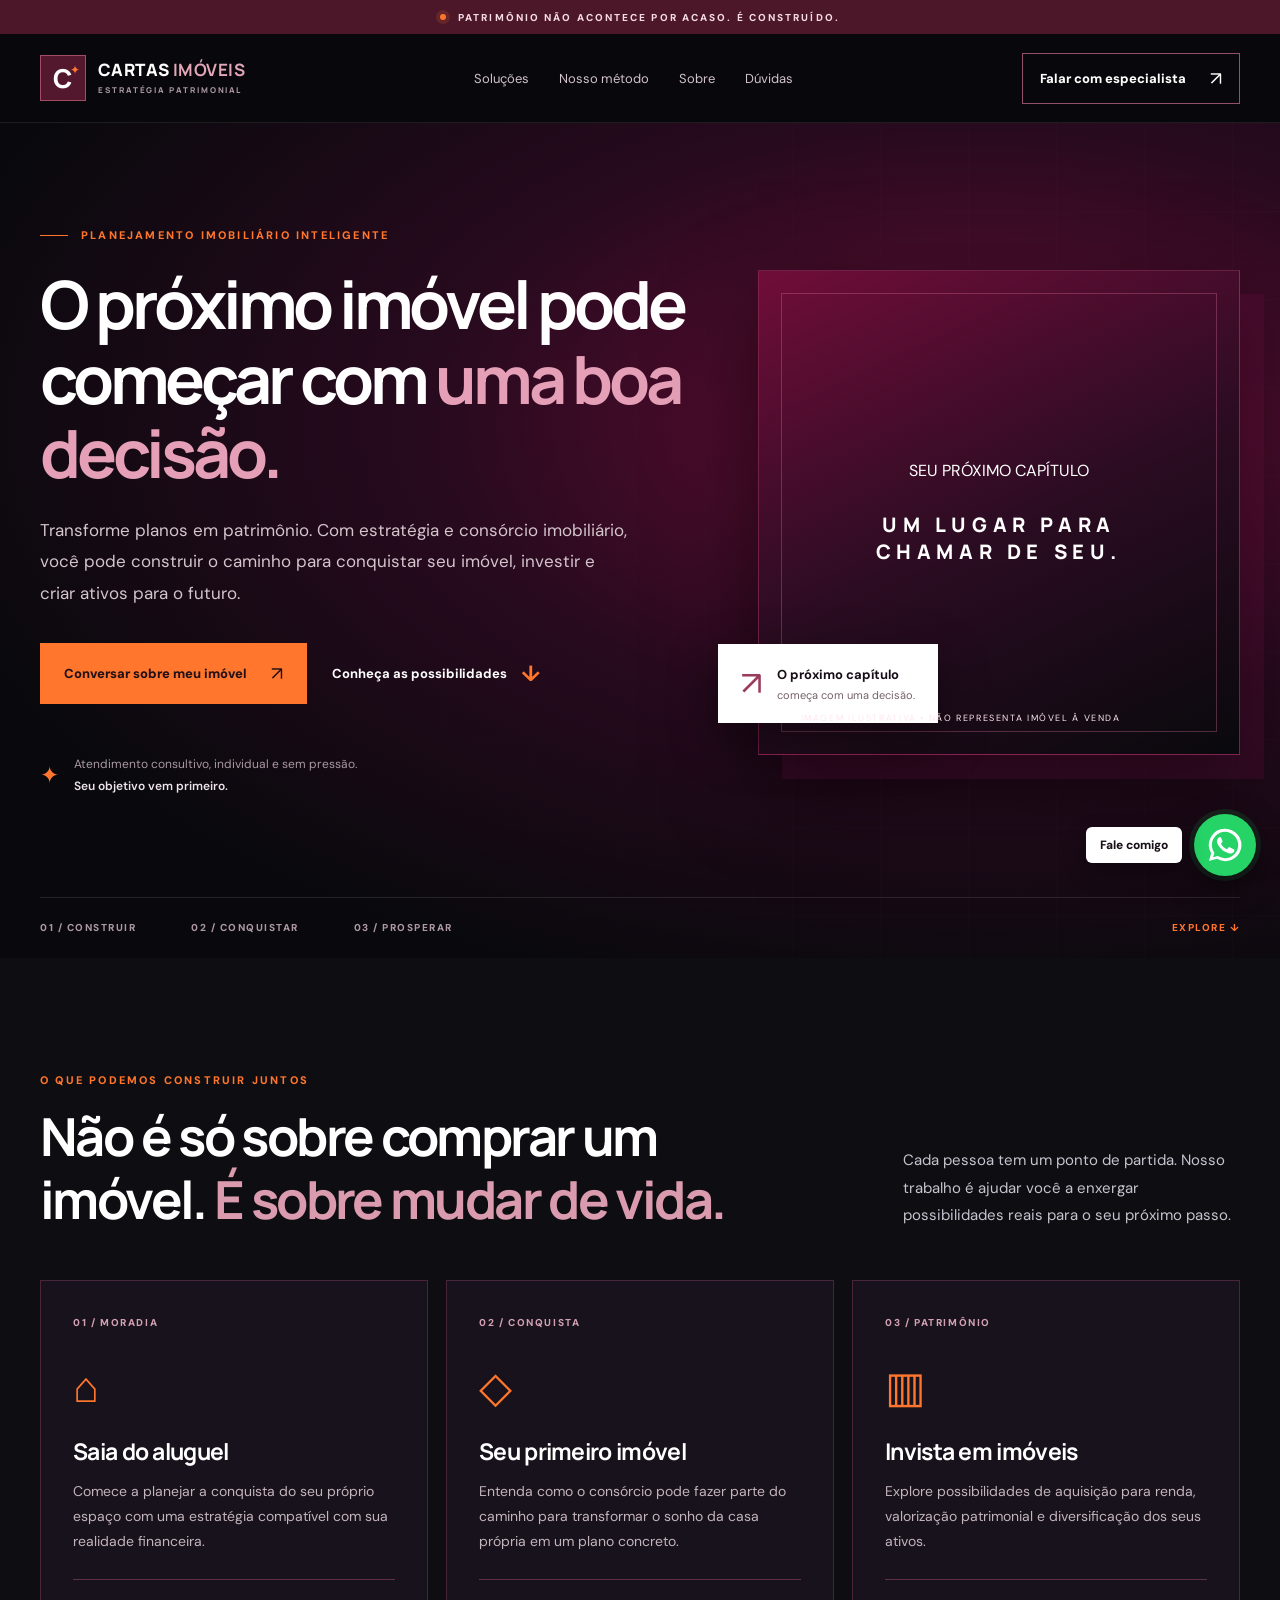
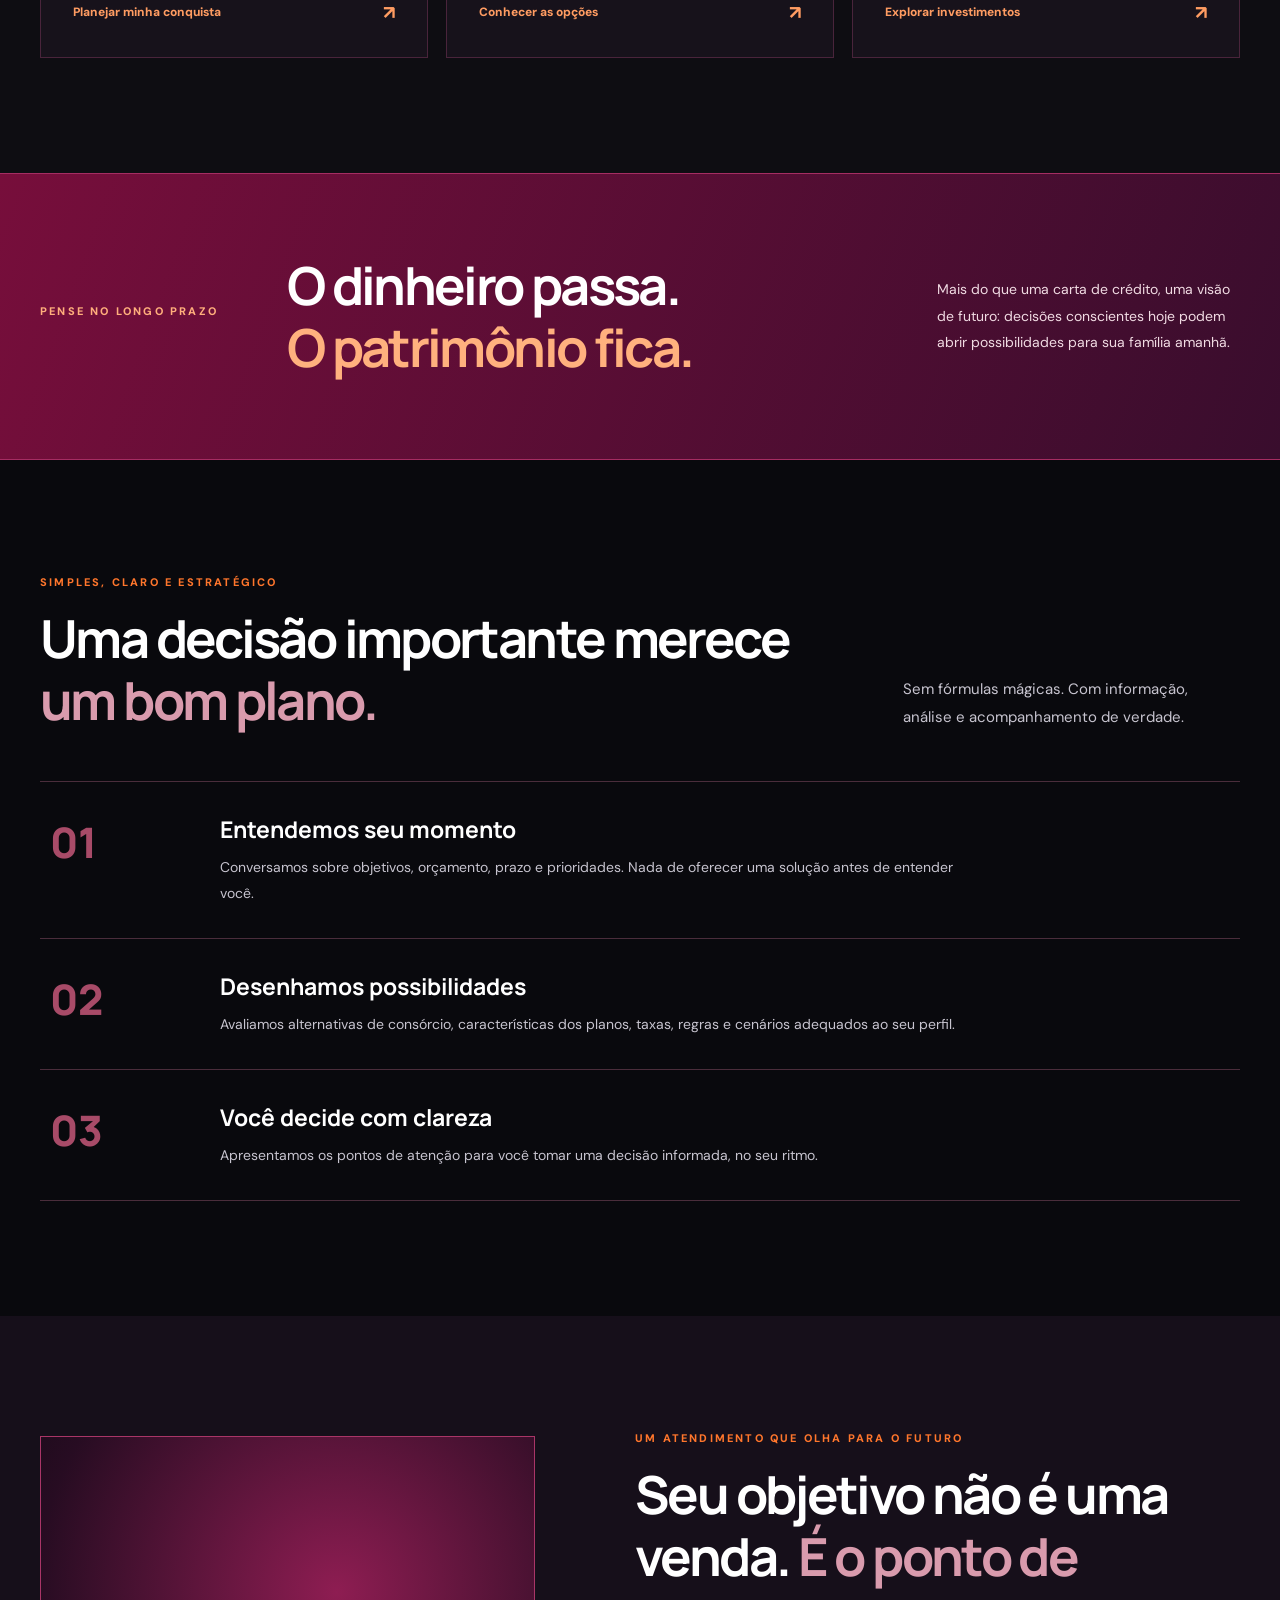
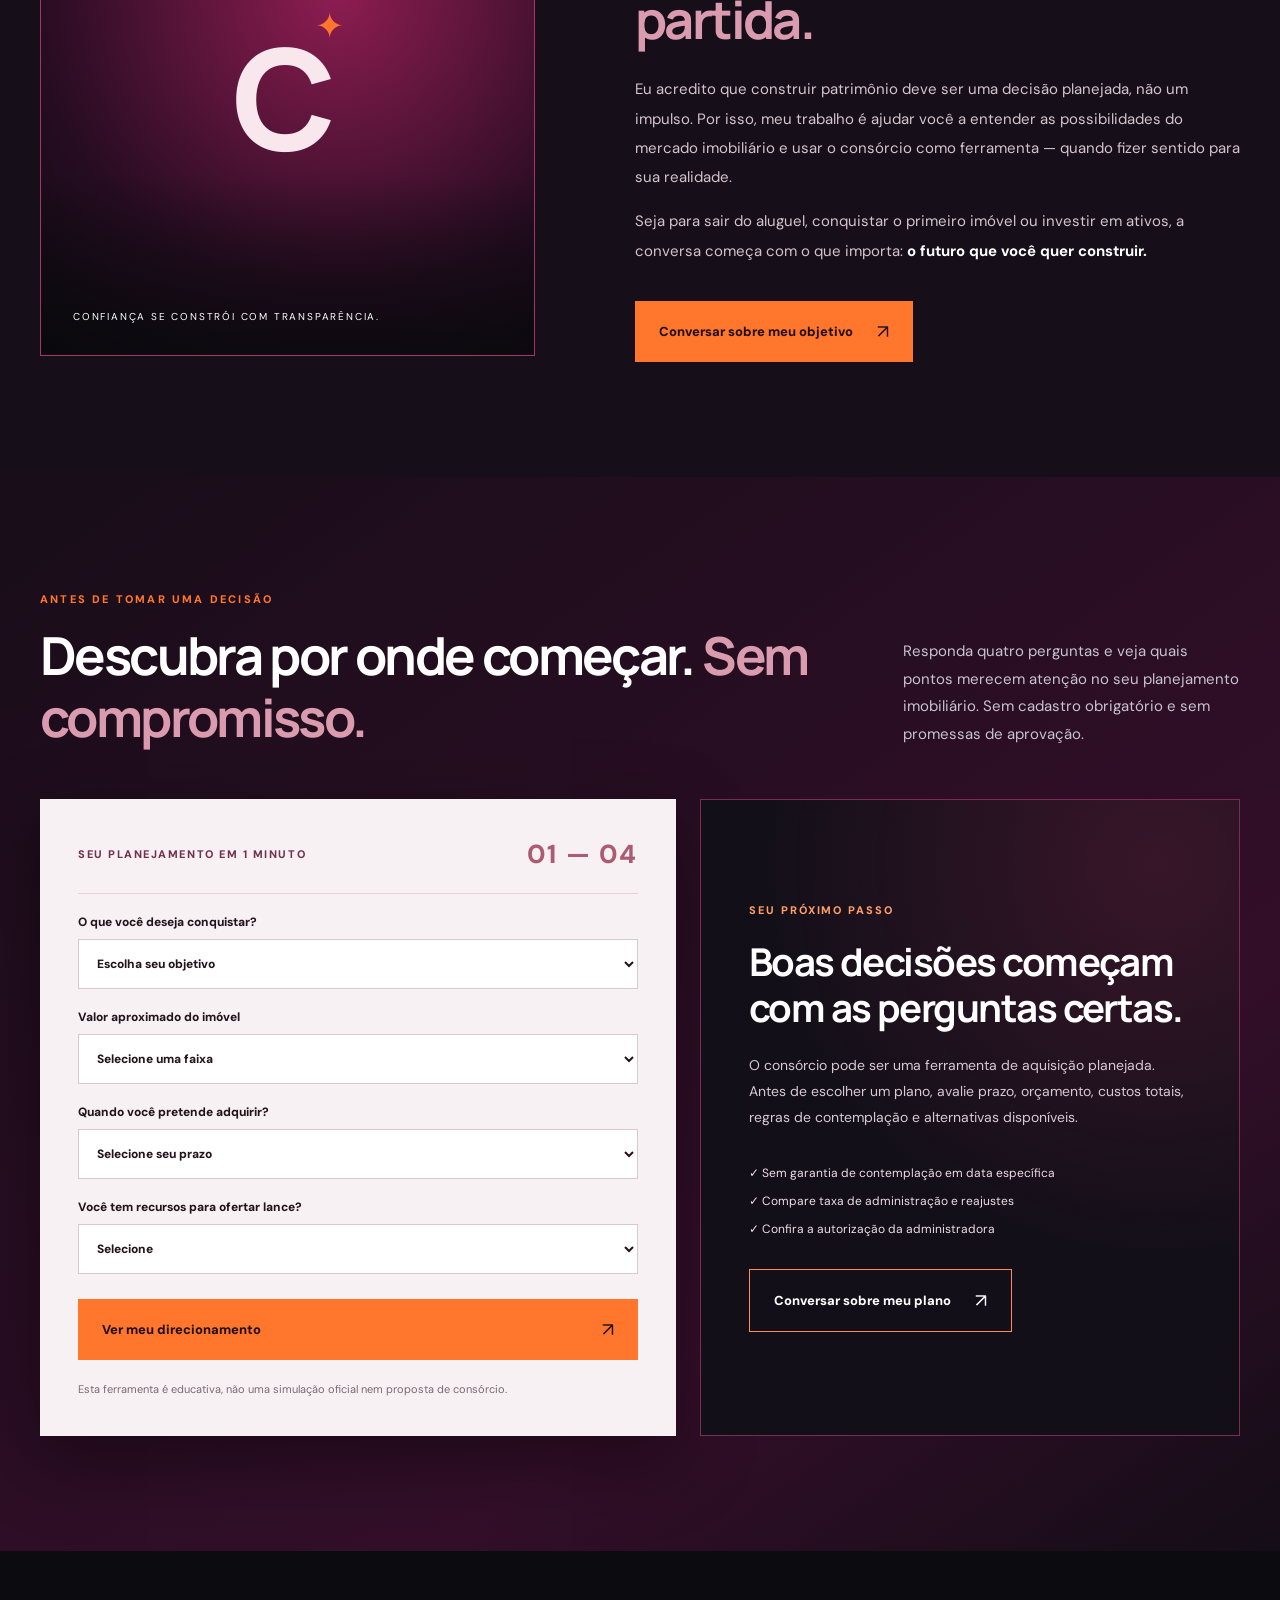
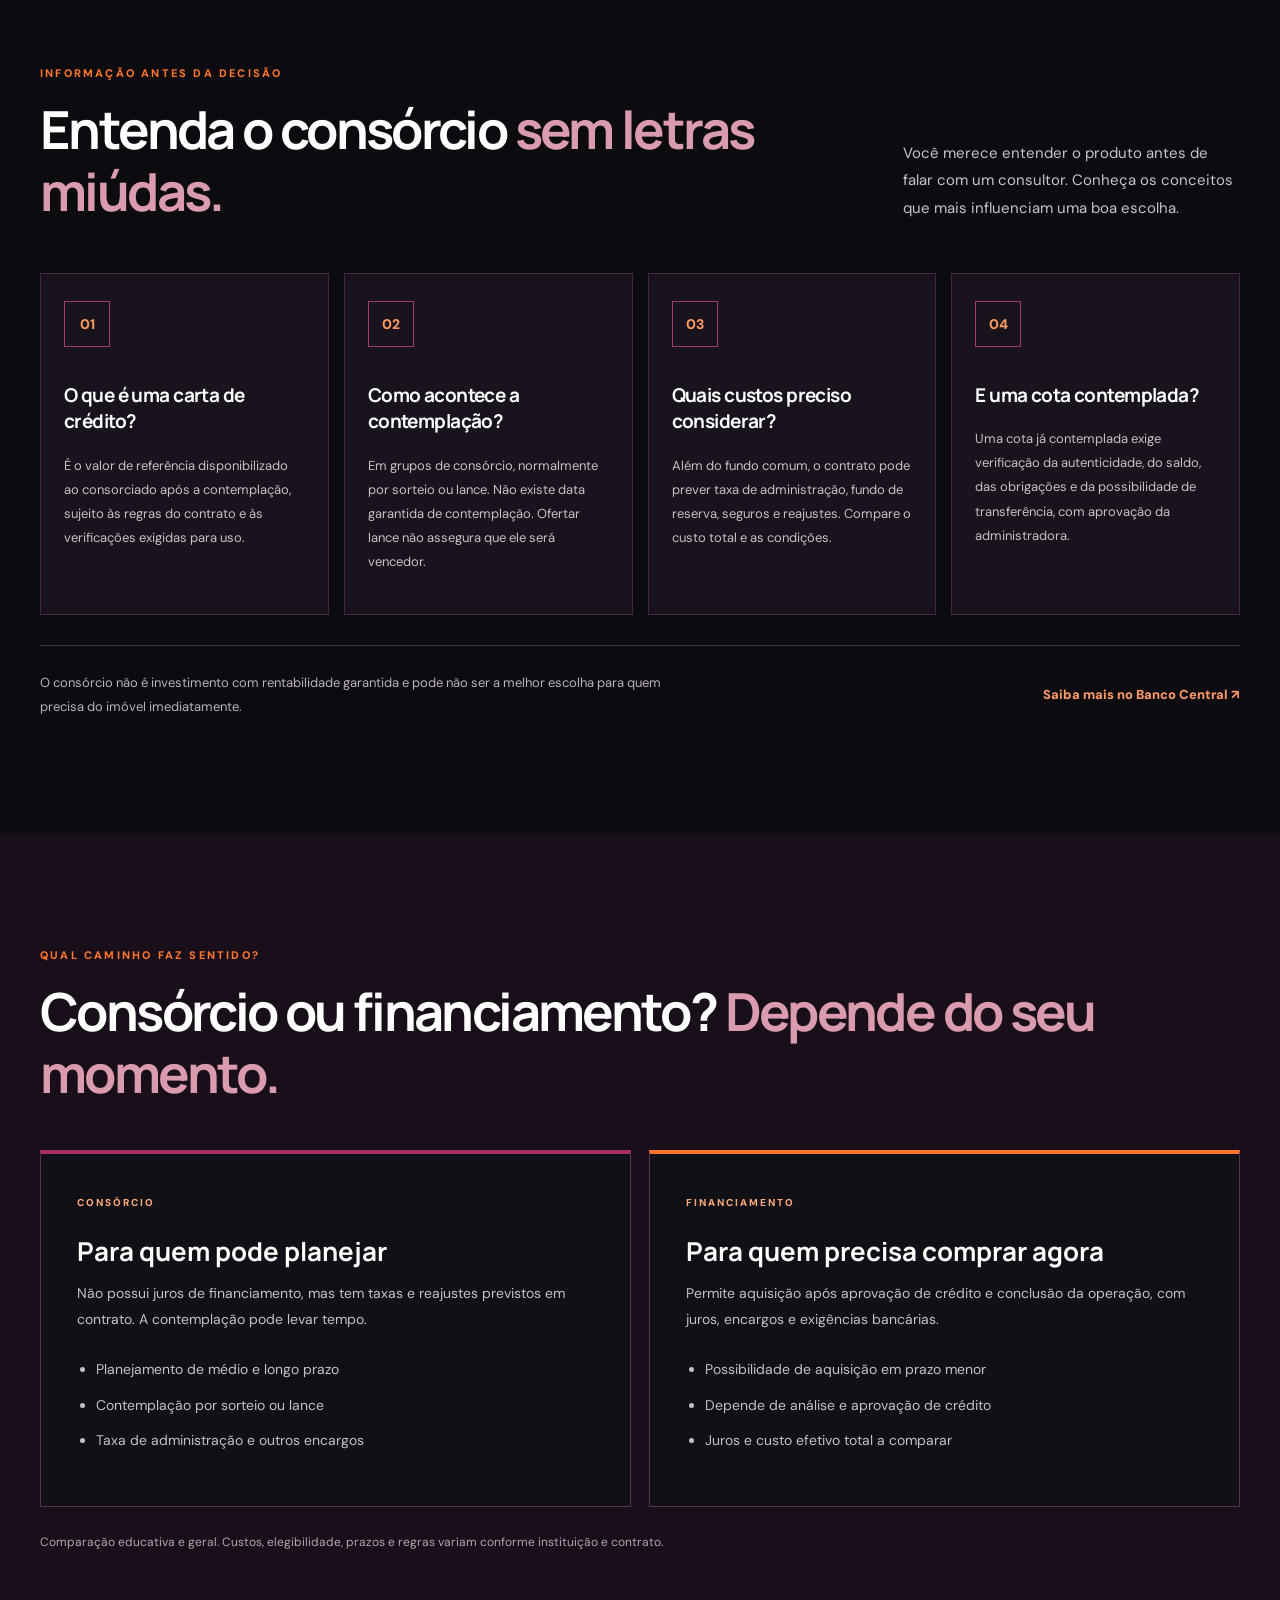
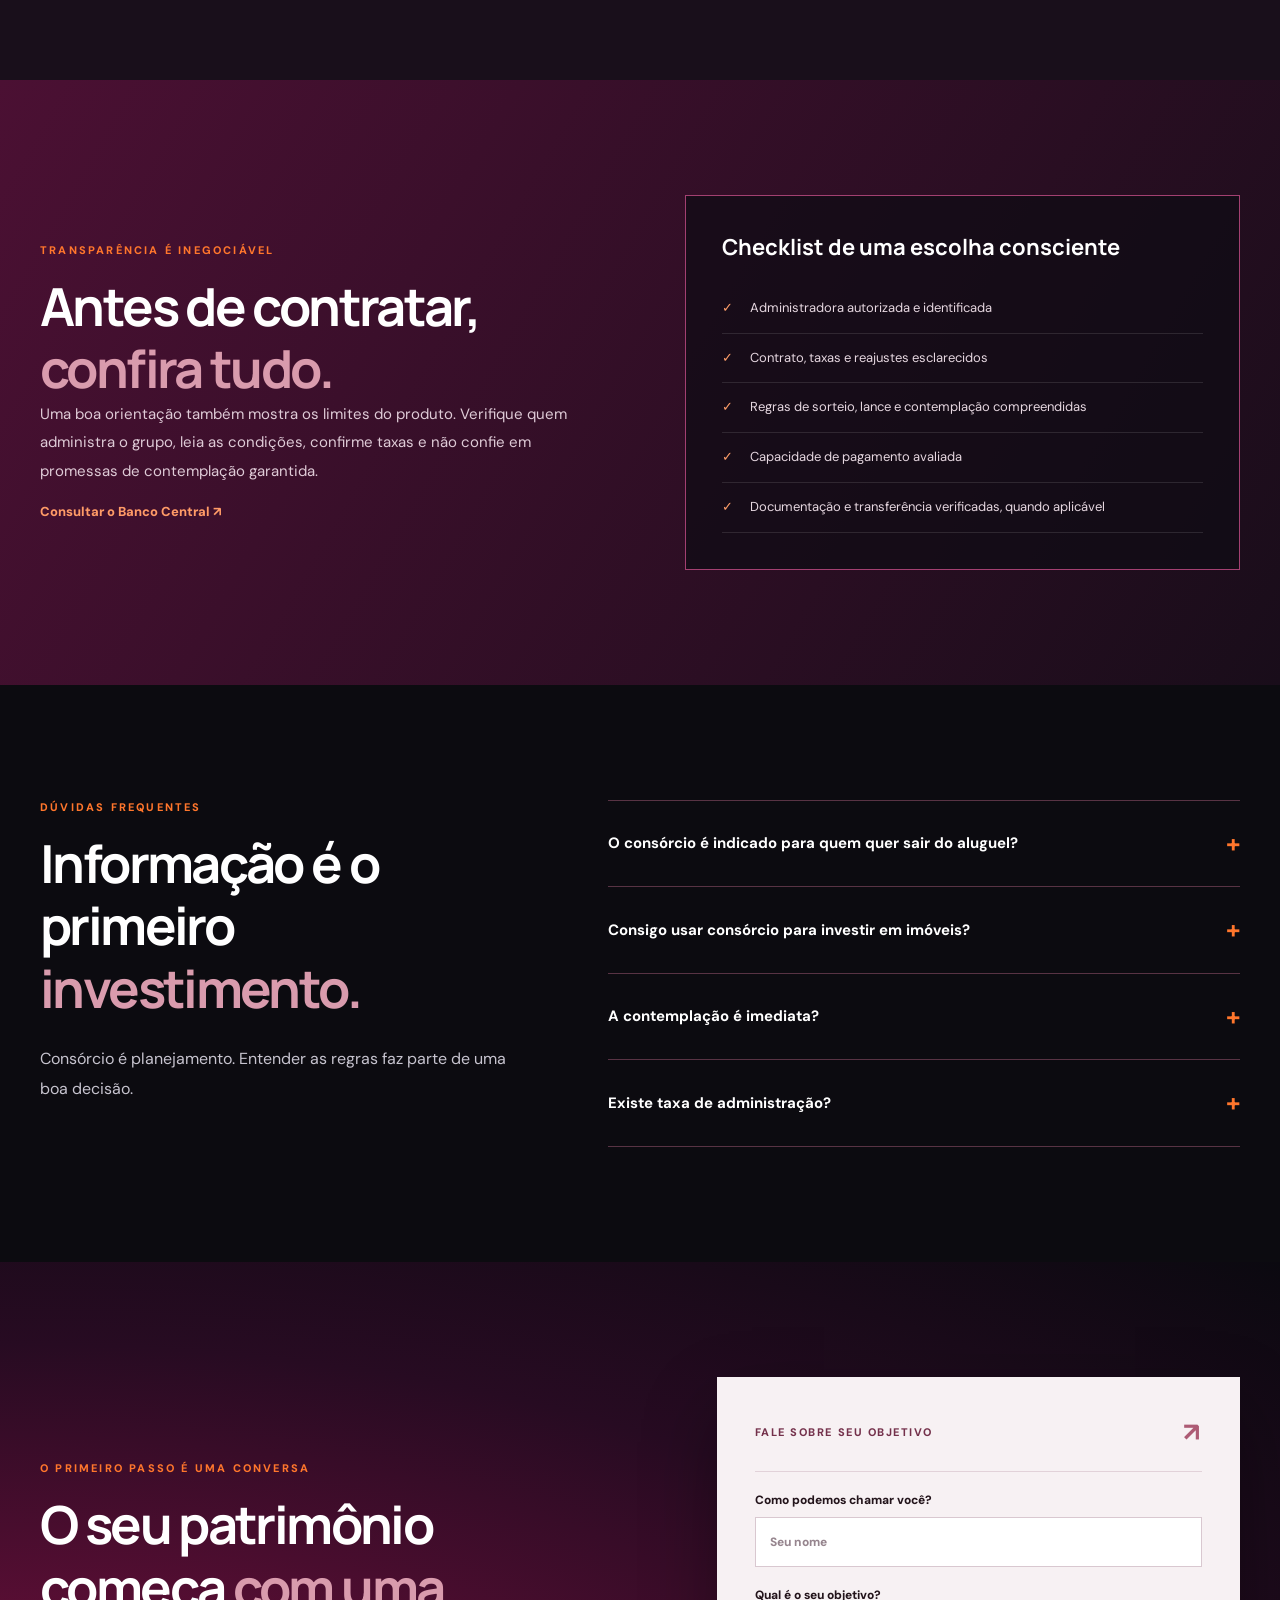
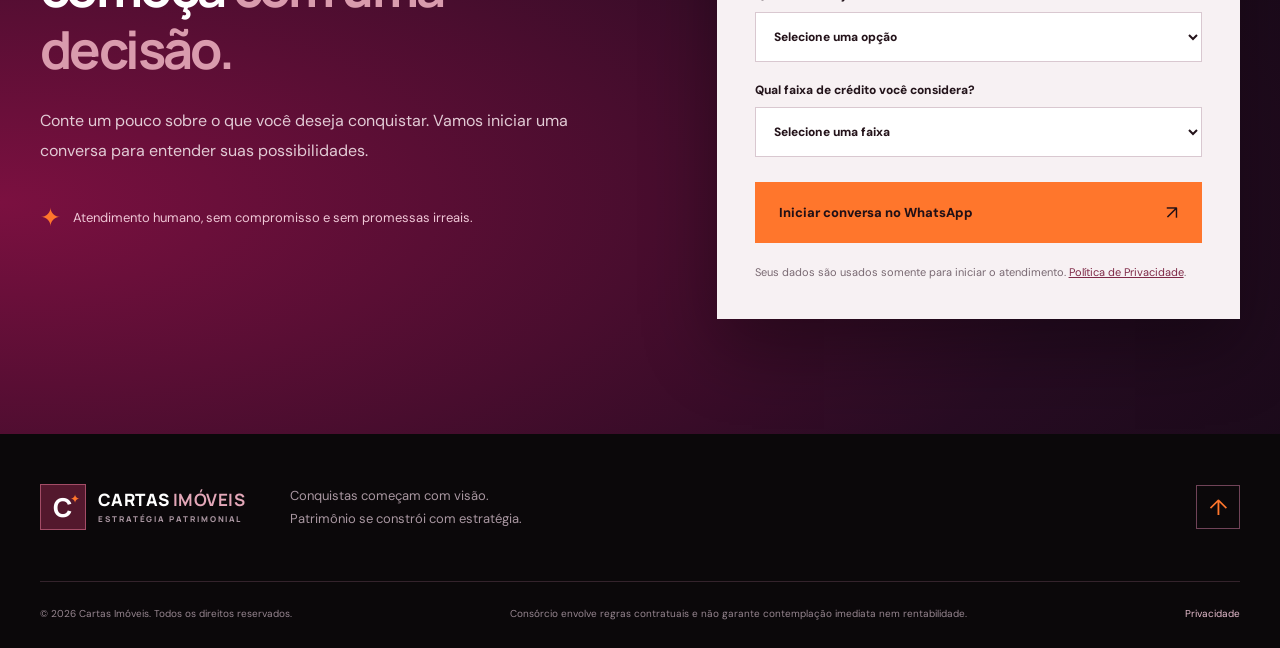
==== commit 5ffdd0d4: "Improve property landing page copy and illustrative real estate visuals" ====
--- a/index.html
+++ b/index.html
@@ -2,8 +2,8 @@
 <html lang="pt-BR"><head><meta charset="utf-8"><meta name="viewport" content="width=device-width,initial-scale=1"><meta name="theme-color" content="#170d12"><meta name="description" content="Planejamento patrimonial com consórcio imobiliário. Saia do aluguel, conquiste seu primeiro imóvel e construa ativos com estratégia. Atendimento consultivo."><title>Cartas Imóveis | Seu patrimônio começa com estratégia</title><link rel="preconnect" href="https://fonts.googleapis.com"><link rel="preconnect" href="https://fonts.gstatic.com" crossorigin><link href="https://fonts.googleapis.com/css2?family=DM+Sans:wght@400;500;600;700&family=Manrope:wght@400;500;600;700;800&display=swap" rel="stylesheet"><link rel="stylesheet" href="style.css"></head>
 <body><div class="announcement"><span class="announcement-dot"></span> PATRIMÔNIO NÃO ACONTECE POR ACASO. É CONSTRUÍDO.</div>
 <header class="header"><div class="container nav"><a class="logo" href="#inicio" aria-label="Cartas Imóveis - início"><span class="logo-mark">C<span>✦</span></span><span>CARTAS <b>IMÓVEIS</b><small>ESTRATÉGIA PATRIMONIAL</small></span></a><nav id="menu" aria-label="Navegação principal"><a href="#solucoes">Soluções</a><a href="#metodo">Nosso método</a><a href="#sobre">Sobre</a><a href="#duvidas">Dúvidas</a></nav><a class="button button-nav" data-whatsapp href="#contato">Falar com especialista <span>↗</span></a><button class="menu-toggle" aria-label="Abrir menu" aria-expanded="false" aria-controls="menu"><span></span><span></span><span></span></button></div></header>
-<main id="inicio"><section class="hero"><div class="container hero-grid"><div class="hero-copy"><div class="eyebrow"><span class="line"></span> PLANEJAMENTO IMOBILIÁRIO INTELIGENTE</div><h1>Seu futuro merece <em>mais do que</em> pagar aluguel.</h1><p class="hero-lead">Transforme planos em patrimônio. Com estratégia e consórcio imobiliário, você pode construir o caminho para conquistar seu imóvel, investir e criar ativos para o futuro.</p><div class="hero-actions"><a class="button button-primary" href="#contato">Quero construir meu patrimônio <span>↗</span></a><a class="text-link" href="#solucoes">Conheça as possibilidades <span>↓</span></a></div><div class="hero-proof"><span class="proof-icon">✦</span><span>Atendimento consultivo, individual e sem pressão.<br><strong>Seu objetivo vem primeiro.</strong></span></div></div><div class="hero-visual"><div class="visual-frame"><div class="visual-light"></div><div class="visual-grid"></div><div class="visual-center"><span class="visual-monogram">CI</span><span class="visual-word">PATRIMÔNIO<br>É LIBERDADE.</span></div><div class="visual-corner">ESTRATÉGIA • VISÃO • CONQUISTA</div></div><div class="floating-note"><span class="floating-symbol">↗</span><span><b>O próximo capítulo</b><small>começa com uma decisão.</small></span></div></div></div><div class="hero-bottom container"><span>01 / CONSTRUIR</span><span>02 / CONQUISTAR</span><span>03 / PROSPERAR</span><span class="hero-scroll">EXPLORE ↓</span></div></section>
-<section class="intro section" id="solucoes"><div class="container"><div class="section-head"><div><p class="kicker">O QUE PODEMOS CONSTRUIR JUNTOS</p><h2>Não é só sobre comprar um imóvel. <em>É sobre mudar de vida.</em></h2></div><p class="section-aside">Cada pessoa tem um ponto de partida. Nosso trabalho é ajudar você a enxergar possibilidades reais para o seu próximo passo.</p></div><div class="solution-grid"><article class="solution-card"><span class="solution-num">01 / MORADIA</span><div class="solution-icon">⌂</div><h3>Saia do aluguel</h3><p>Comece a planejar a conquista do seu próprio espaço com uma estratégia compatível com sua realidade financeira.</p><a href="#contato">Planejar minha conquista <span>↗</span></a></article><article class="solution-card"><span class="solution-num">02 / CONQUISTA</span><div class="solution-icon">◇</div><h3>Seu primeiro imóvel</h3><p>Entenda como o consórcio pode fazer parte do caminho para transformar o sonho da casa própria em um plano concreto.</p><a href="#contato">Conhecer as opções <span>↗</span></a></article><article class="solution-card"><span class="solution-num">03 / PATRIMÔNIO</span><div class="solution-icon">▥</div><h3>Invista em imóveis</h3><p>Explore possibilidades de aquisição para renda, valorização patrimonial e diversificação dos seus ativos.</p><a href="#contato">Explorar investimentos <span>↗</span></a></article></div></div></section>
+<main id="inicio"><section class="hero"><div class="container hero-grid"><div class="hero-copy"><div class="eyebrow"><span class="line"></span> PLANEJAMENTO IMOBILIÁRIO INTELIGENTE</div><h1>O próximo imóvel pode começar com <em>uma boa decisão.</em></h1><p class="hero-lead">Transforme planos em patrimônio. Com estratégia e consórcio imobiliário, você pode construir o caminho para conquistar seu imóvel, investir e criar ativos para o futuro.</p><div class="hero-actions"><a class="button button-primary" href="#contato">Conversar sobre meu imóvel <span>↗</span></a><a class="text-link" href="#solucoes">Conheça as possibilidades <span>↓</span></a></div><div class="hero-proof"><span class="proof-icon">✦</span><span>Atendimento consultivo, individual e sem pressão.<br><strong>Seu objetivo vem primeiro.</strong></span></div></div><div class="hero-visual"><div class="visual-frame"><div class="visual-photo" role="img" aria-label="Fotografia ilustrativa de uma residência contemporânea"></div><div class="visual-shade"></div><div class="visual-center"><span class="visual-overline">SEU PRÓXIMO CAPÍTULO</span><span class="visual-word">UM LUGAR PARA<br>CHAMAR DE SEU.</span></div><div class="visual-corner">IMAGEM ILUSTRATIVA • NÃO REPRESENTA IMÓVEL À VENDA</div></div><div class="floating-note"><span class="floating-symbol">↗</span><span><b>O próximo capítulo</b><small>começa com uma decisão.</small></span></div></div></div><div class="hero-bottom container"><span>01 / CONSTRUIR</span><span>02 / CONQUISTAR</span><span>03 / PROSPERAR</span><span class="hero-scroll">EXPLORE ↓</span></div></section>
+<section class="intro section" id="solucoes"><div class="container"><div class="section-head"><div><p class="kicker">O QUE PODEMOS CONSTRUIR JUNTOS</p><h2>Não é só sobre comprar um imóvel. <em>É sobre mudar de vida.</em></h2></div><p class="section-aside">Cada pessoa tem um ponto de partida. Nosso trabalho é ajudar você a enxergar possibilidades reais para o seu próximo passo.</p></div><div class="solution-grid"><article class="solution-card"><div class="solution-photo solution-photo-home" role="img" aria-label="Imagem ilustrativa de casa contemporânea"></div><span class="solution-num">01 / MORADIA</span><div class="solution-icon">⌂</div><h3>Saia do aluguel</h3><p>Comece a planejar a conquista do seu próprio espaço com uma estratégia compatível com sua realidade financeira.</p><a href="#contato">Planejar minha conquista <span>↗</span></a></article><article class="solution-card"><div class="solution-photo solution-photo-apartment" role="img" aria-label="Imagem ilustrativa de edifício residencial"></div><span class="solution-num">02 / CONQUISTA</span><div class="solution-icon">◇</div><h3>Seu primeiro imóvel</h3><p>Entenda como o consórcio pode fazer parte do caminho para transformar o sonho da casa própria em um plano concreto.</p><a href="#contato">Conhecer as opções <span>↗</span></a></article><article class="solution-card"><div class="solution-photo solution-photo-invest" role="img" aria-label="Imagem ilustrativa de arquitetura residencial"></div><span class="solution-num">03 / PATRIMÔNIO</span><div class="solution-icon">▥</div><h3>Invista em imóveis</h3><p>Explore possibilidades de aquisição para renda, valorização patrimonial e diversificação dos seus ativos.</p><a href="#contato">Explorar investimentos <span>↗</span></a></article></div></div></section>
 <section class="statement"><div class="container statement-grid"><p class="kicker">PENSE NO LONGO PRAZO</p><h2>O dinheiro passa.<br><em>O patrimônio fica.</em></h2><p>Mais do que uma carta de crédito, uma visão de futuro: decisões conscientes hoje podem abrir possibilidades para sua família amanhã.</p></div></section>
 <section class="method section" id="metodo"><div class="container"><div class="section-head"><div><p class="kicker">SIMPLES, CLARO E ESTRATÉGICO</p><h2>Uma decisão importante merece <em>um bom plano.</em></h2></div><p class="section-aside">Sem fórmulas mágicas. Com informação, análise e acompanhamento de verdade.</p></div><div class="steps"><article><span class="step-index">01</span><div><h3>Entendemos seu momento</h3><p>Conversamos sobre objetivos, orçamento, prazo e prioridades. Nada de oferecer uma solução antes de entender você.</p></div></article><article><span class="step-index">02</span><div><h3>Desenhamos possibilidades</h3><p>Avaliamos alternativas de consórcio, características dos planos, taxas, regras e cenários adequados ao seu perfil.</p></div></article><article><span class="step-index">03</span><div><h3>Você decide com clareza</h3><p>Apresentamos os pontos de atenção para você tomar uma decisão informada, no seu ritmo.</p></div></article></div></div></section>
 <section class="about section" id="sobre"><div class="container about-grid"><div class="about-art"><div class="about-emblem" aria-hidden="true">C<span>✦</span></div><span class="about-art-caption">CONFIANÇA SE CONSTRÓI COM TRANSPARÊNCIA.</span></div><div class="about-copy"><p class="kicker">UM ATENDIMENTO QUE OLHA PARA O FUTURO</p><h2>Seu objetivo não é uma venda. <em>É o ponto de partida.</em></h2><p>Eu acredito que construir patrimônio deve ser uma decisão planejada, não um impulso. Por isso, meu trabalho é ajudar você a entender as possibilidades do mercado imobiliário e usar o consórcio como ferramenta — quando fizer sentido para sua realidade.</p><p>Seja para sair do aluguel, conquistar o primeiro imóvel ou investir em ativos, a conversa começa com o que importa: <strong>o futuro que você quer construir.</strong></p><a class="button button-primary" data-whatsapp href="#contato">Conversar sobre meu objetivo <span>↗</span></a></div></div></section>
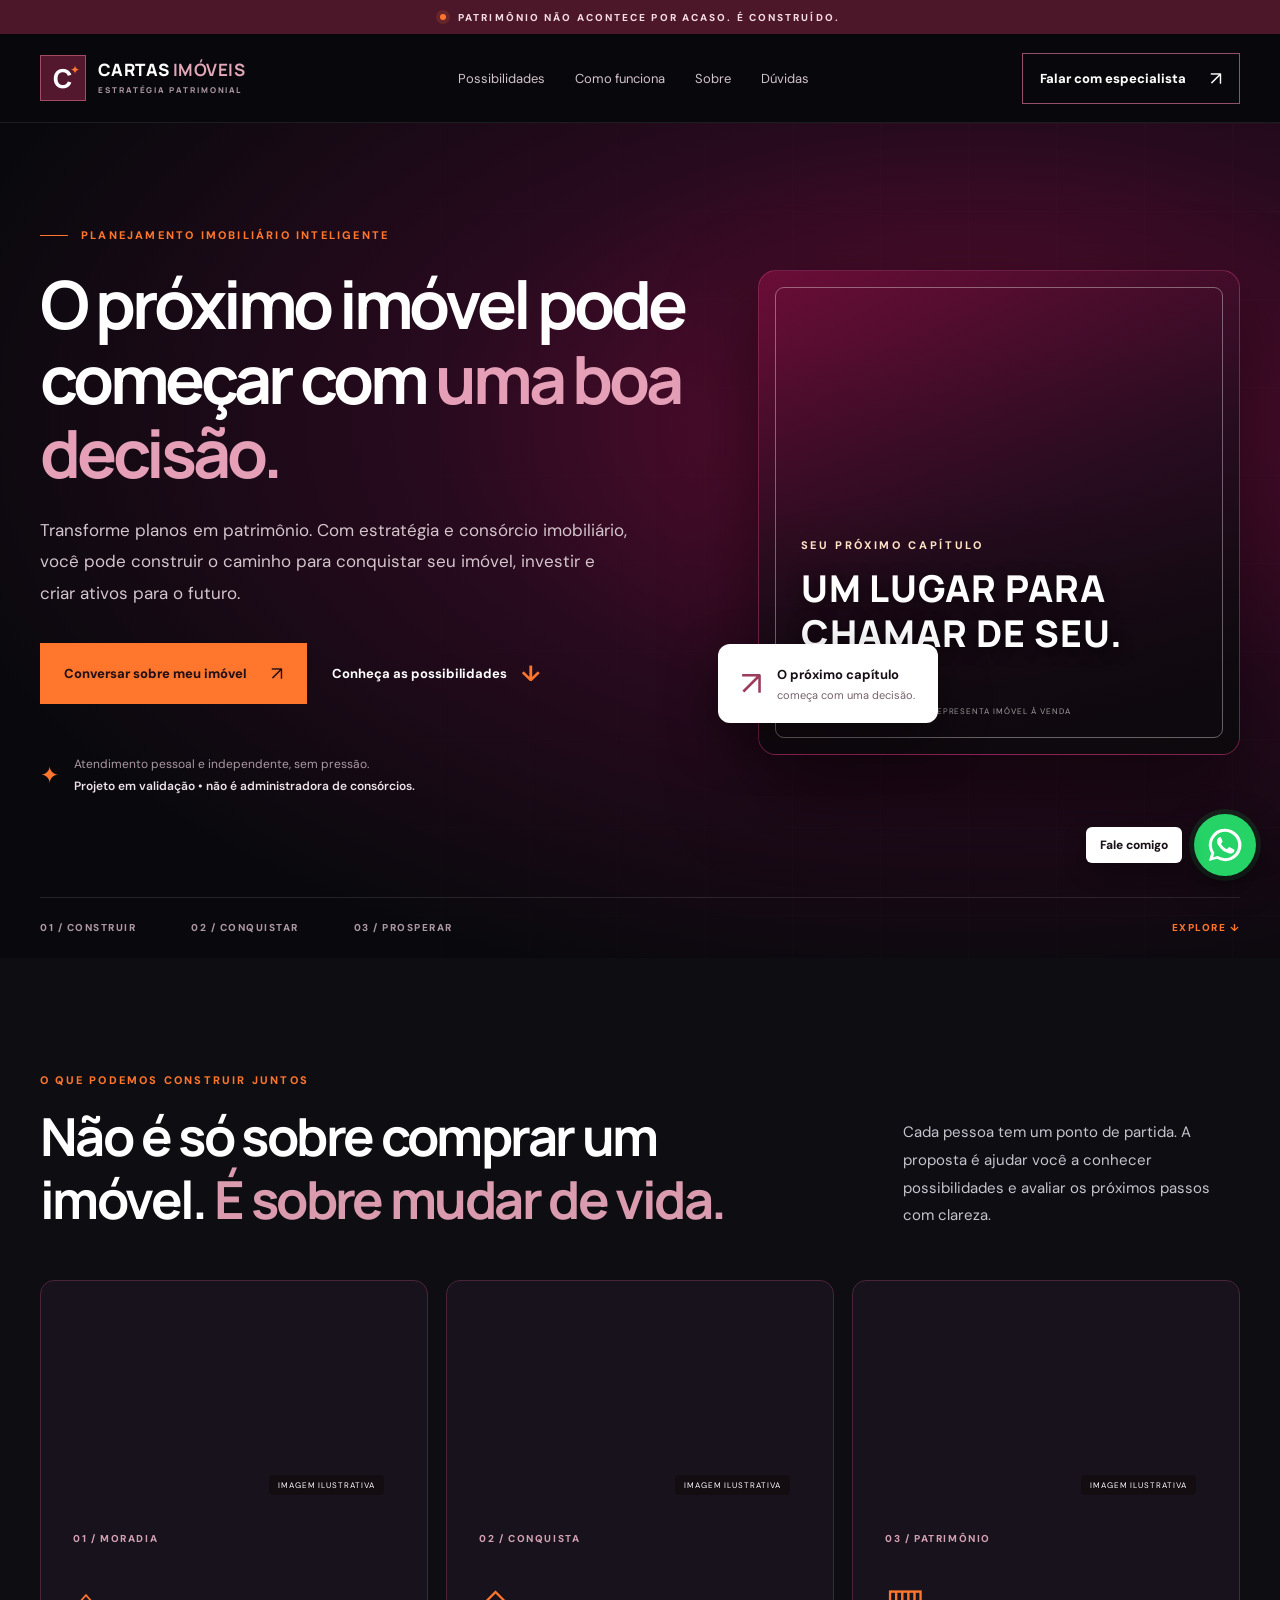
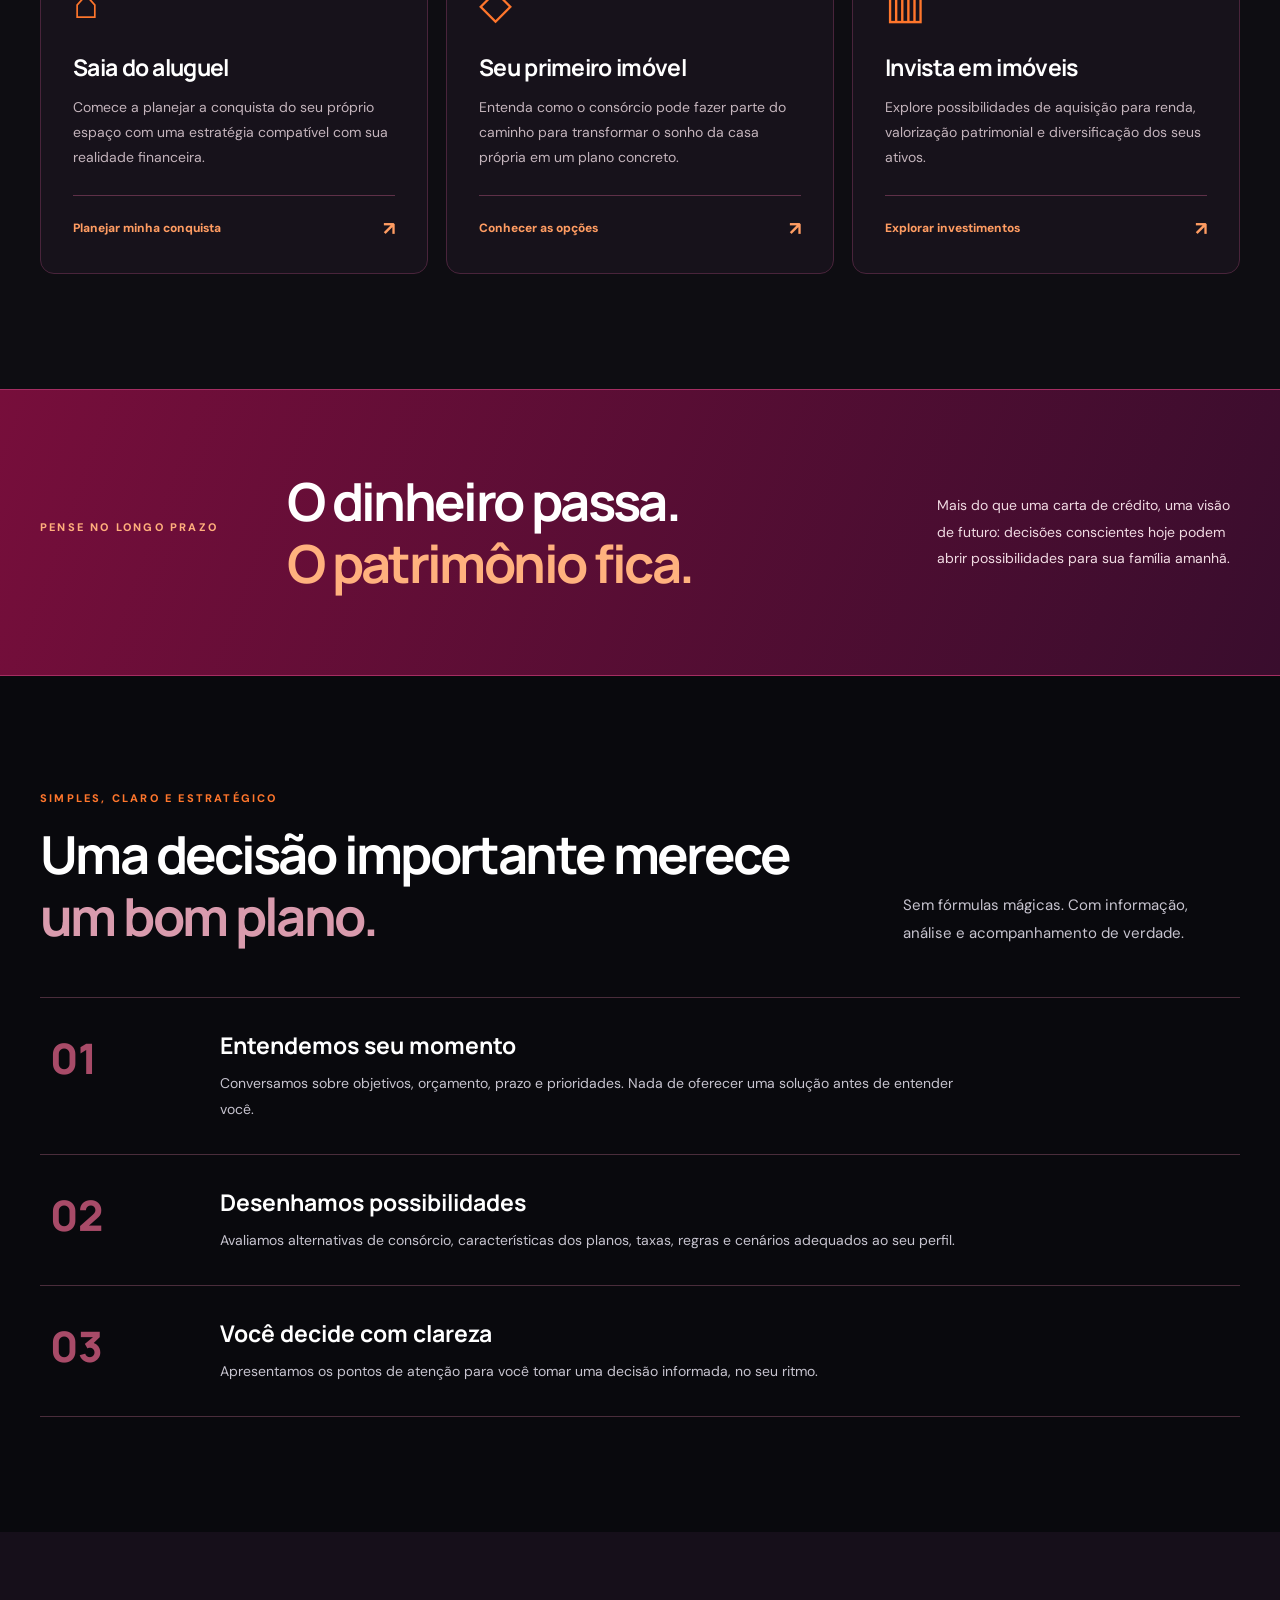
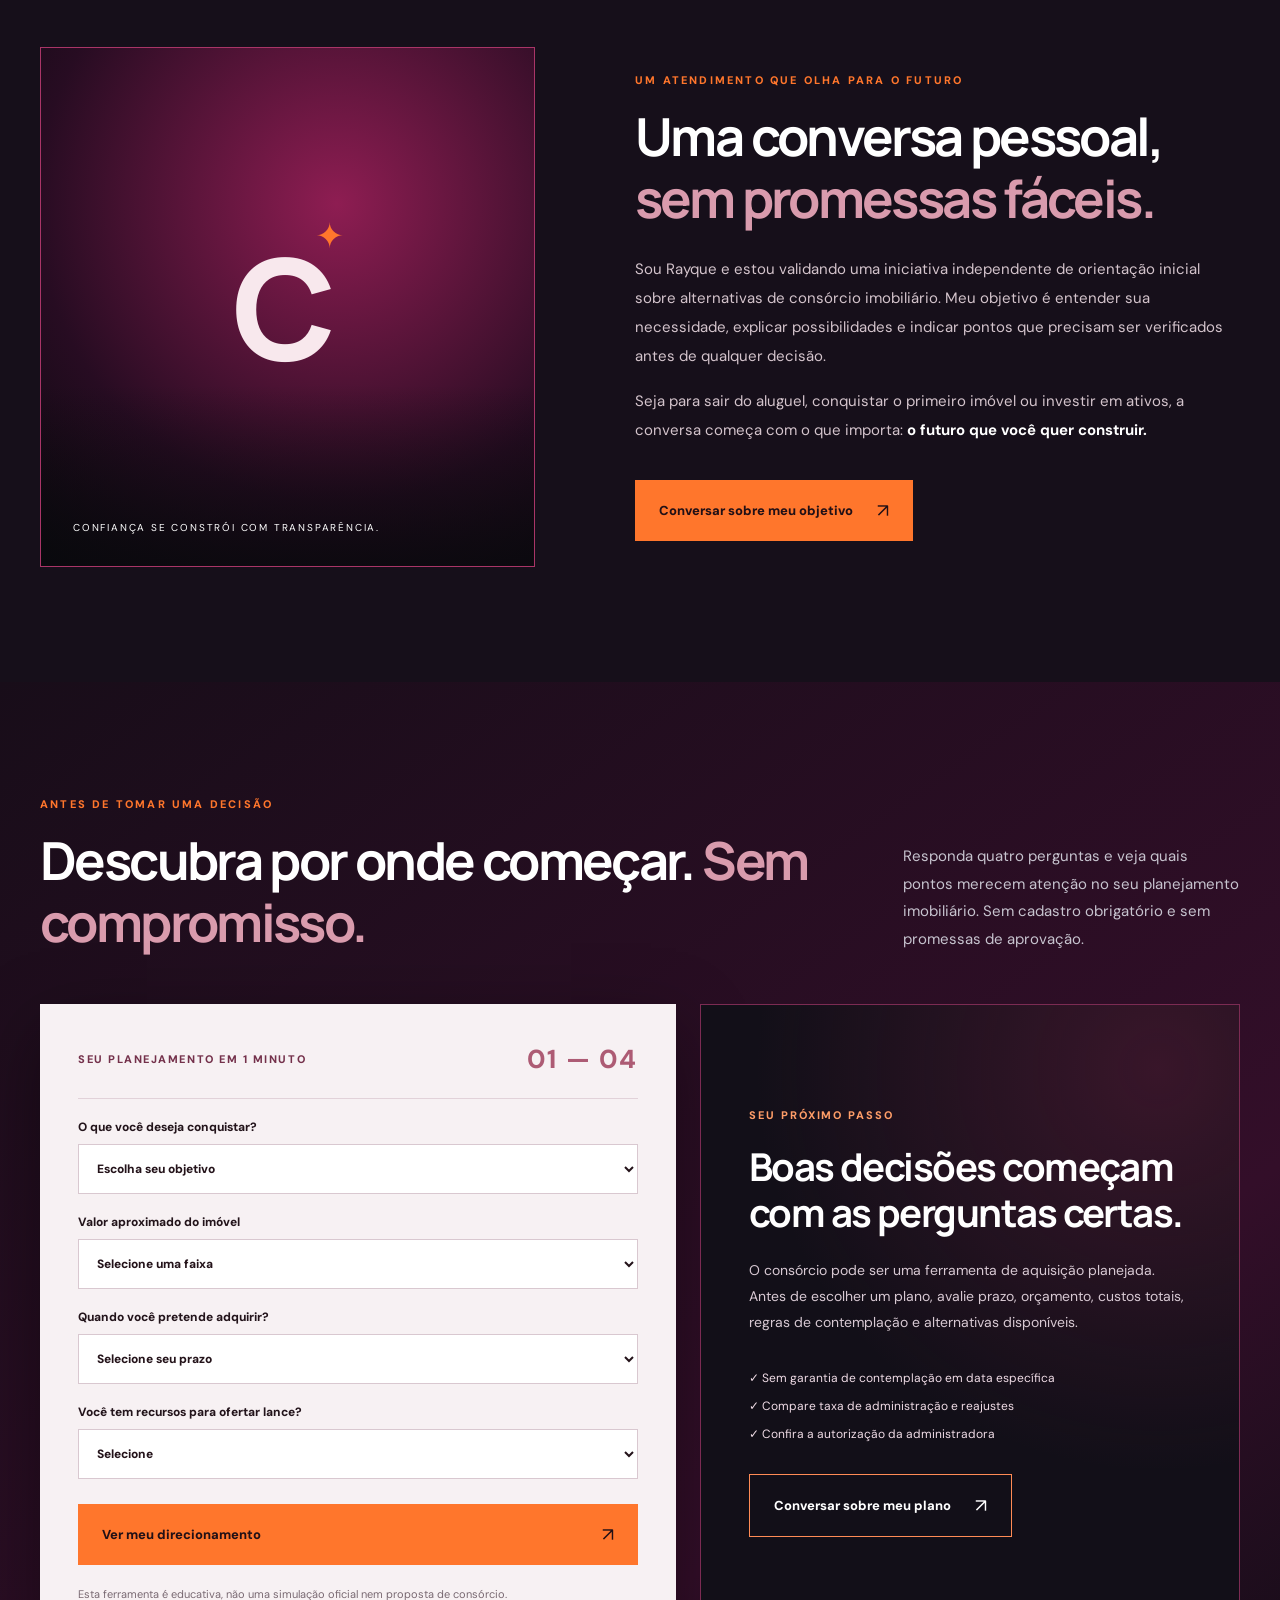
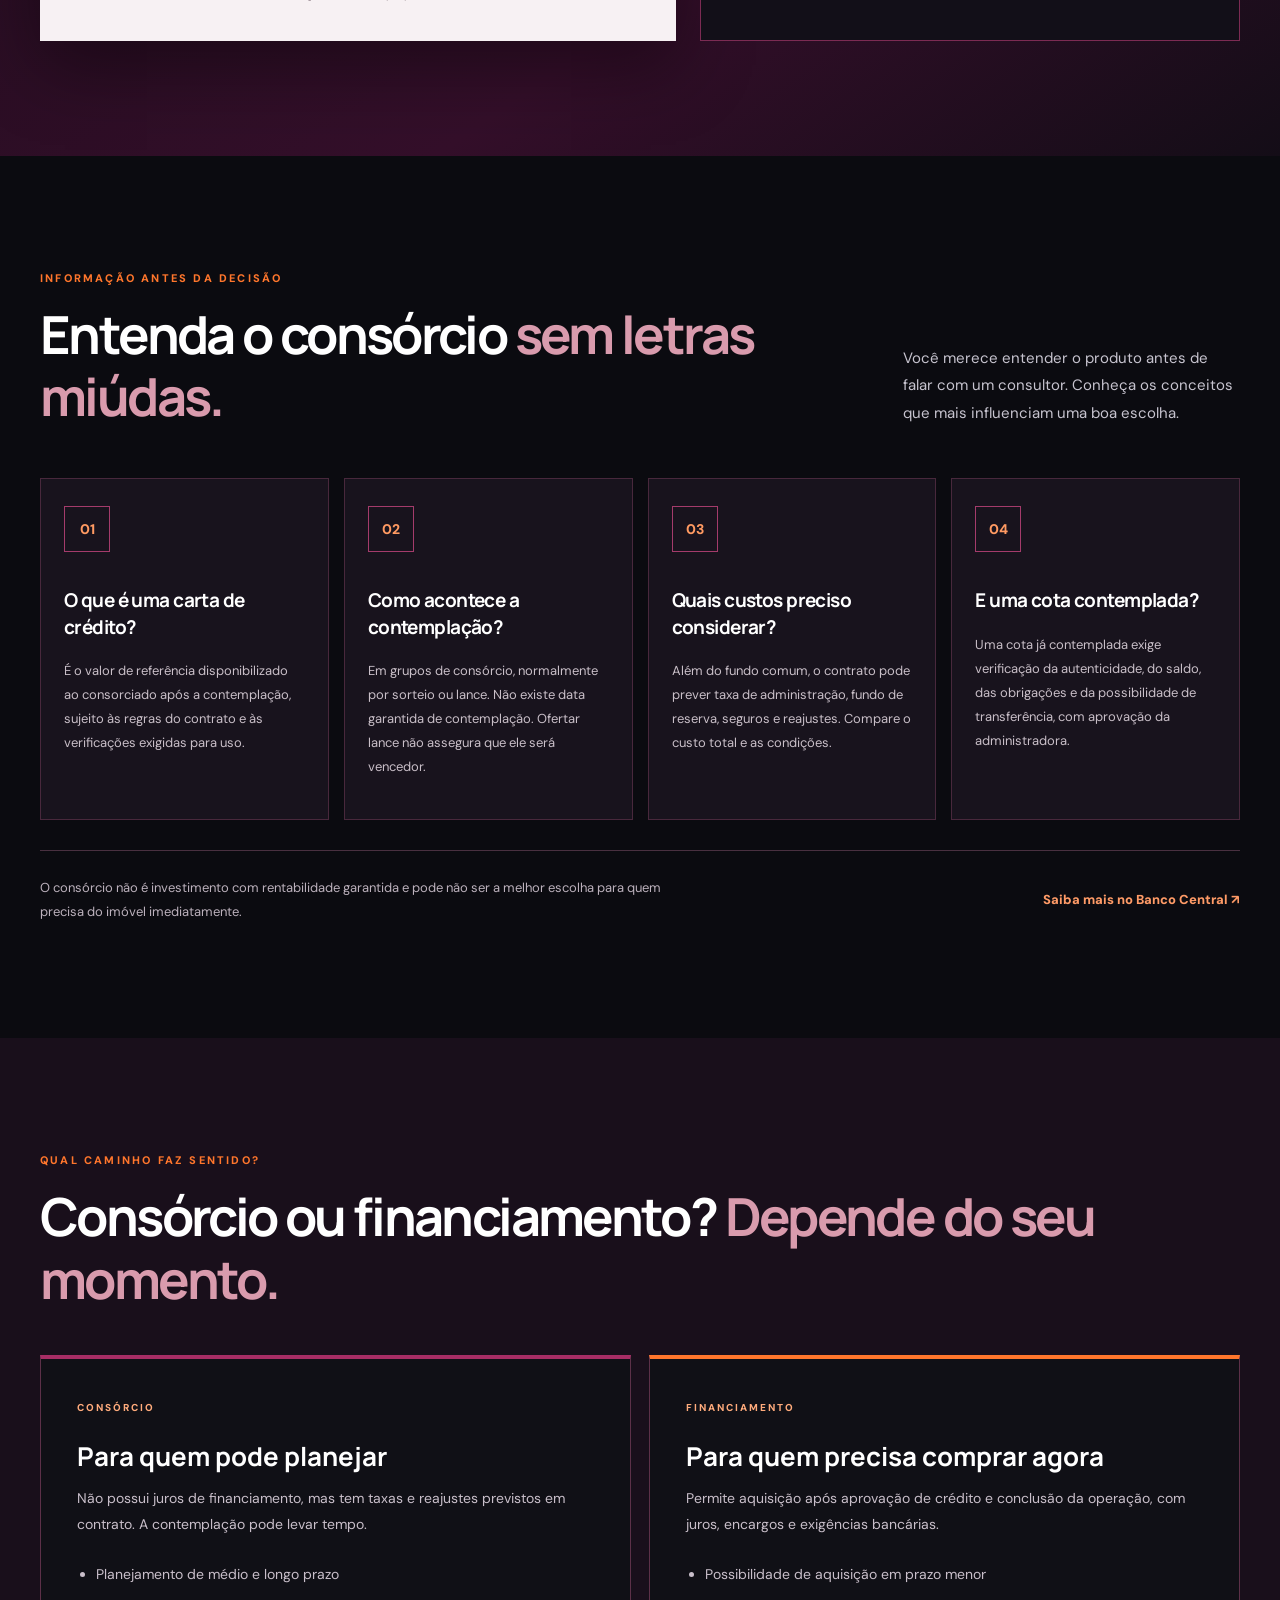
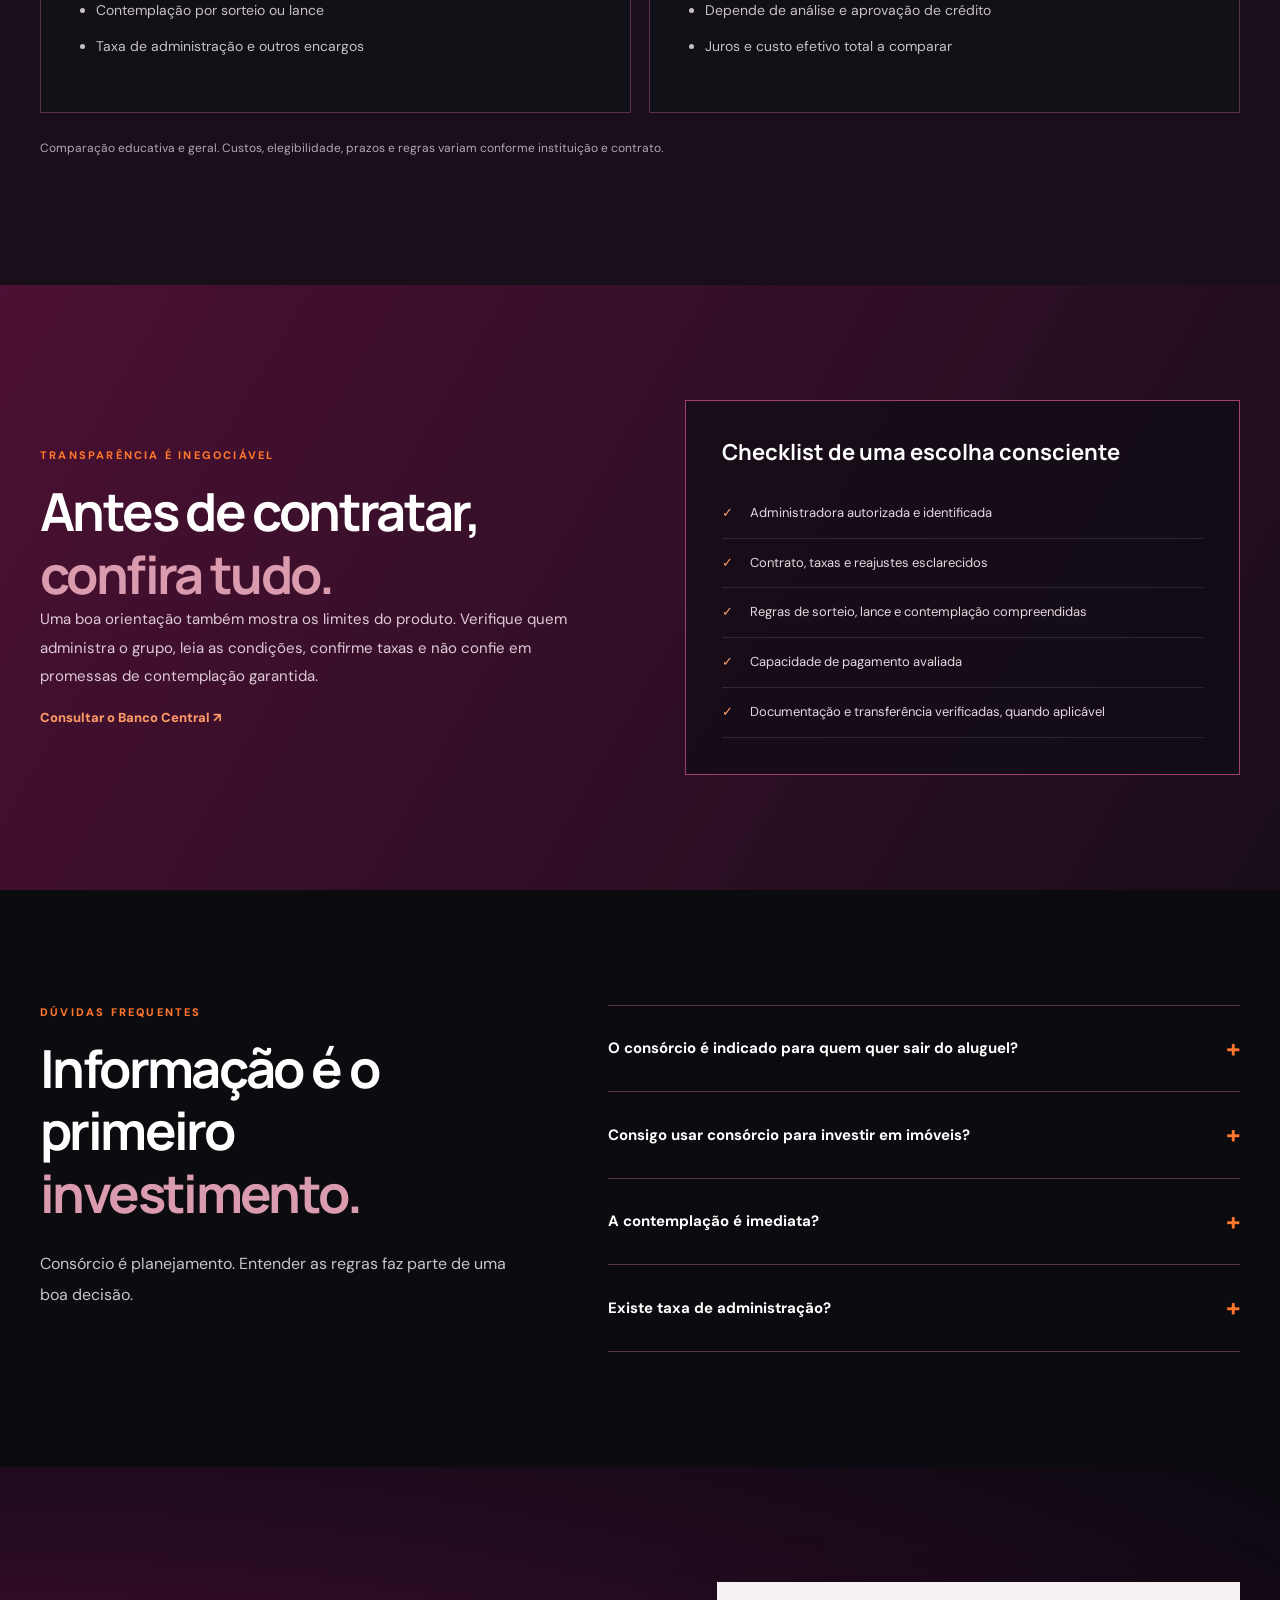
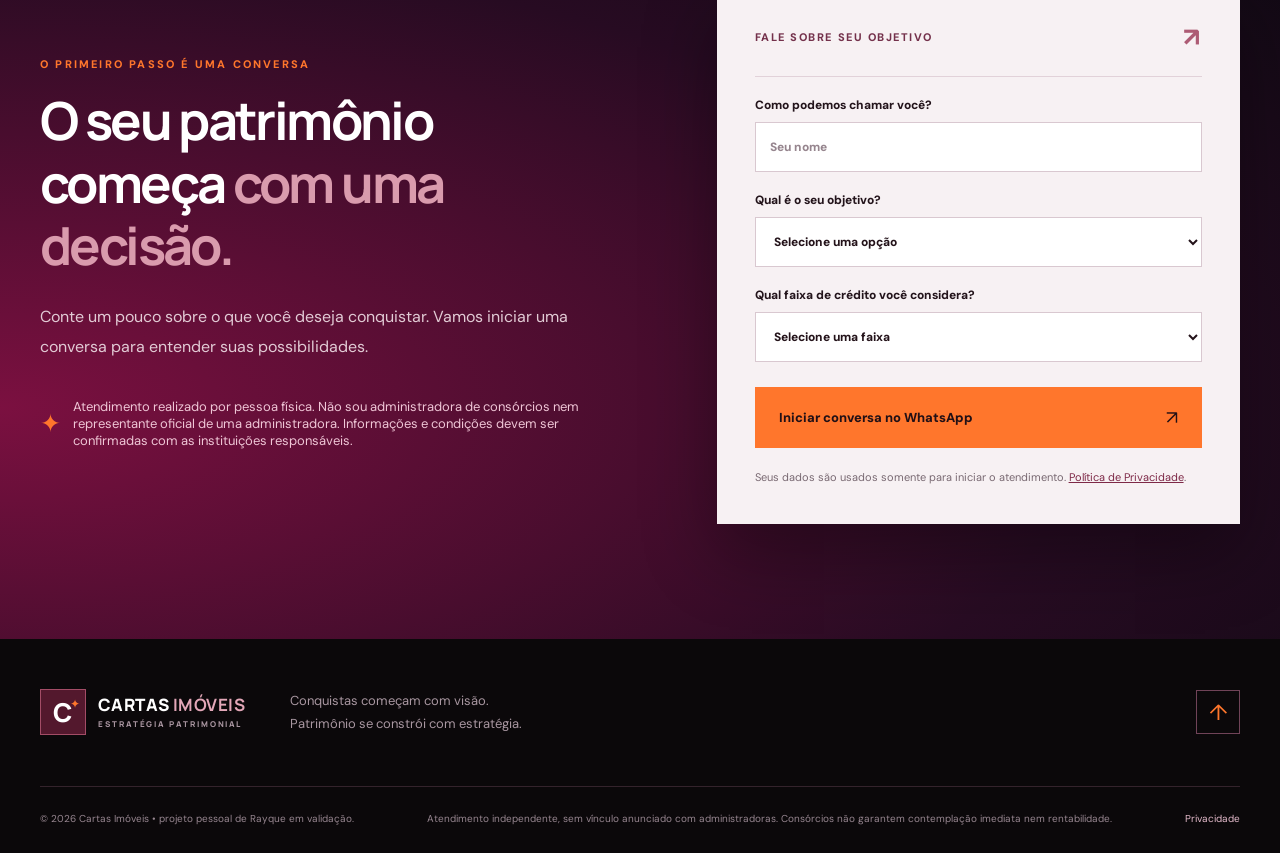
==== commit b11613c8: "Clarify independent individual market-validation status" ====
--- a/index.html
+++ b/index.html
@@ -1,15 +1,15 @@
 <!doctype html>
-<html lang="pt-BR"><head><meta charset="utf-8"><meta name="viewport" content="width=device-width,initial-scale=1"><meta name="theme-color" content="#170d12"><meta name="description" content="Planejamento patrimonial com consórcio imobiliário. Saia do aluguel, conquiste seu primeiro imóvel e construa ativos com estratégia. Atendimento consultivo."><title>Cartas Imóveis | Seu patrimônio começa com estratégia</title><link rel="preconnect" href="https://fonts.googleapis.com"><link rel="preconnect" href="https://fonts.gstatic.com" crossorigin><link href="https://fonts.googleapis.com/css2?family=DM+Sans:wght@400;500;600;700&family=Manrope:wght@400;500;600;700;800&display=swap" rel="stylesheet"><link rel="stylesheet" href="style.css"></head>
+<html lang="pt-BR"><head><meta charset="utf-8"><meta name="viewport" content="width=device-width,initial-scale=1"><meta name="theme-color" content="#170d12"><meta name="description" content="Informações e atendimento independente para avaliar alternativas de consórcio imobiliário. Projeto pessoal em validação, sem vínculo com administradoras."><title>Cartas Imóveis | Seu patrimônio começa com estratégia</title><link rel="preconnect" href="https://fonts.googleapis.com"><link rel="preconnect" href="https://fonts.gstatic.com" crossorigin><link href="https://fonts.googleapis.com/css2?family=DM+Sans:wght@400;500;600;700&family=Manrope:wght@400;500;600;700;800&display=swap" rel="stylesheet"><link rel="stylesheet" href="style.css"></head>
 <body><div class="announcement"><span class="announcement-dot"></span> PATRIMÔNIO NÃO ACONTECE POR ACASO. É CONSTRUÍDO.</div>
-<header class="header"><div class="container nav"><a class="logo" href="#inicio" aria-label="Cartas Imóveis - início"><span class="logo-mark">C<span>✦</span></span><span>CARTAS <b>IMÓVEIS</b><small>ESTRATÉGIA PATRIMONIAL</small></span></a><nav id="menu" aria-label="Navegação principal"><a href="#solucoes">Soluções</a><a href="#metodo">Nosso método</a><a href="#sobre">Sobre</a><a href="#duvidas">Dúvidas</a></nav><a class="button button-nav" data-whatsapp href="#contato">Falar com especialista <span>↗</span></a><button class="menu-toggle" aria-label="Abrir menu" aria-expanded="false" aria-controls="menu"><span></span><span></span><span></span></button></div></header>
-<main id="inicio"><section class="hero"><div class="container hero-grid"><div class="hero-copy"><div class="eyebrow"><span class="line"></span> PLANEJAMENTO IMOBILIÁRIO INTELIGENTE</div><h1>O próximo imóvel pode começar com <em>uma boa decisão.</em></h1><p class="hero-lead">Transforme planos em patrimônio. Com estratégia e consórcio imobiliário, você pode construir o caminho para conquistar seu imóvel, investir e criar ativos para o futuro.</p><div class="hero-actions"><a class="button button-primary" href="#contato">Conversar sobre meu imóvel <span>↗</span></a><a class="text-link" href="#solucoes">Conheça as possibilidades <span>↓</span></a></div><div class="hero-proof"><span class="proof-icon">✦</span><span>Atendimento consultivo, individual e sem pressão.<br><strong>Seu objetivo vem primeiro.</strong></span></div></div><div class="hero-visual"><div class="visual-frame"><div class="visual-photo" role="img" aria-label="Fotografia ilustrativa de uma residência contemporânea"></div><div class="visual-shade"></div><div class="visual-center"><span class="visual-overline">SEU PRÓXIMO CAPÍTULO</span><span class="visual-word">UM LUGAR PARA<br>CHAMAR DE SEU.</span></div><div class="visual-corner">IMAGEM ILUSTRATIVA • NÃO REPRESENTA IMÓVEL À VENDA</div></div><div class="floating-note"><span class="floating-symbol">↗</span><span><b>O próximo capítulo</b><small>começa com uma decisão.</small></span></div></div></div><div class="hero-bottom container"><span>01 / CONSTRUIR</span><span>02 / CONQUISTAR</span><span>03 / PROSPERAR</span><span class="hero-scroll">EXPLORE ↓</span></div></section>
-<section class="intro section" id="solucoes"><div class="container"><div class="section-head"><div><p class="kicker">O QUE PODEMOS CONSTRUIR JUNTOS</p><h2>Não é só sobre comprar um imóvel. <em>É sobre mudar de vida.</em></h2></div><p class="section-aside">Cada pessoa tem um ponto de partida. Nosso trabalho é ajudar você a enxergar possibilidades reais para o seu próximo passo.</p></div><div class="solution-grid"><article class="solution-card"><div class="solution-photo solution-photo-home" role="img" aria-label="Imagem ilustrativa de casa contemporânea"></div><span class="solution-num">01 / MORADIA</span><div class="solution-icon">⌂</div><h3>Saia do aluguel</h3><p>Comece a planejar a conquista do seu próprio espaço com uma estratégia compatível com sua realidade financeira.</p><a href="#contato">Planejar minha conquista <span>↗</span></a></article><article class="solution-card"><div class="solution-photo solution-photo-apartment" role="img" aria-label="Imagem ilustrativa de edifício residencial"></div><span class="solution-num">02 / CONQUISTA</span><div class="solution-icon">◇</div><h3>Seu primeiro imóvel</h3><p>Entenda como o consórcio pode fazer parte do caminho para transformar o sonho da casa própria em um plano concreto.</p><a href="#contato">Conhecer as opções <span>↗</span></a></article><article class="solution-card"><div class="solution-photo solution-photo-invest" role="img" aria-label="Imagem ilustrativa de arquitetura residencial"></div><span class="solution-num">03 / PATRIMÔNIO</span><div class="solution-icon">▥</div><h3>Invista em imóveis</h3><p>Explore possibilidades de aquisição para renda, valorização patrimonial e diversificação dos seus ativos.</p><a href="#contato">Explorar investimentos <span>↗</span></a></article></div></div></section>
+<header class="header"><div class="container nav"><a class="logo" href="#inicio" aria-label="Cartas Imóveis - início"><span class="logo-mark">C<span>✦</span></span><span>CARTAS <b>IMÓVEIS</b><small>ESTRATÉGIA PATRIMONIAL</small></span></a><nav id="menu" aria-label="Navegação principal"><a href="#solucoes">Possibilidades</a><a href="#metodo">Como funciona</a><a href="#sobre">Sobre</a><a href="#duvidas">Dúvidas</a></nav><a class="button button-nav" data-whatsapp href="#contato">Falar com especialista <span>↗</span></a><button class="menu-toggle" aria-label="Abrir menu" aria-expanded="false" aria-controls="menu"><span></span><span></span><span></span></button></div></header>
+<main id="inicio"><section class="hero"><div class="container hero-grid"><div class="hero-copy"><div class="eyebrow"><span class="line"></span> PLANEJAMENTO IMOBILIÁRIO INTELIGENTE</div><h1>O próximo imóvel pode começar com <em>uma boa decisão.</em></h1><p class="hero-lead">Transforme planos em patrimônio. Com estratégia e consórcio imobiliário, você pode construir o caminho para conquistar seu imóvel, investir e criar ativos para o futuro.</p><div class="hero-actions"><a class="button button-primary" href="#contato">Conversar sobre meu imóvel <span>↗</span></a><a class="text-link" href="#solucoes">Conheça as possibilidades <span>↓</span></a></div><div class="hero-proof"><span class="proof-icon">✦</span><span>Atendimento pessoal e independente, sem pressão.<br><strong>Projeto em validação • não é administradora de consórcios.</strong></span></div></div><div class="hero-visual"><div class="visual-frame"><div class="visual-photo" role="img" aria-label="Fotografia ilustrativa de uma residência contemporânea"></div><div class="visual-shade"></div><div class="visual-center"><span class="visual-overline">SEU PRÓXIMO CAPÍTULO</span><span class="visual-word">UM LUGAR PARA<br>CHAMAR DE SEU.</span></div><div class="visual-corner">IMAGEM ILUSTRATIVA • NÃO REPRESENTA IMÓVEL À VENDA</div></div><div class="floating-note"><span class="floating-symbol">↗</span><span><b>O próximo capítulo</b><small>começa com uma decisão.</small></span></div></div></div><div class="hero-bottom container"><span>01 / CONSTRUIR</span><span>02 / CONQUISTAR</span><span>03 / PROSPERAR</span><span class="hero-scroll">EXPLORE ↓</span></div></section>
+<section class="intro section" id="solucoes"><div class="container"><div class="section-head"><div><p class="kicker">O QUE PODEMOS CONSTRUIR JUNTOS</p><h2>Não é só sobre comprar um imóvel. <em>É sobre mudar de vida.</em></h2></div><p class="section-aside">Cada pessoa tem um ponto de partida. A proposta é ajudar você a conhecer possibilidades e avaliar os próximos passos com clareza.</p></div><div class="solution-grid"><article class="solution-card"><div class="solution-photo solution-photo-home" role="img" aria-label="Imagem ilustrativa de casa contemporânea"></div><span class="solution-num">01 / MORADIA</span><div class="solution-icon">⌂</div><h3>Saia do aluguel</h3><p>Comece a planejar a conquista do seu próprio espaço com uma estratégia compatível com sua realidade financeira.</p><a href="#contato">Planejar minha conquista <span>↗</span></a></article><article class="solution-card"><div class="solution-photo solution-photo-apartment" role="img" aria-label="Imagem ilustrativa de edifício residencial"></div><span class="solution-num">02 / CONQUISTA</span><div class="solution-icon">◇</div><h3>Seu primeiro imóvel</h3><p>Entenda como o consórcio pode fazer parte do caminho para transformar o sonho da casa própria em um plano concreto.</p><a href="#contato">Conhecer as opções <span>↗</span></a></article><article class="solution-card"><div class="solution-photo solution-photo-invest" role="img" aria-label="Imagem ilustrativa de arquitetura residencial"></div><span class="solution-num">03 / PATRIMÔNIO</span><div class="solution-icon">▥</div><h3>Invista em imóveis</h3><p>Explore possibilidades de aquisição para renda, valorização patrimonial e diversificação dos seus ativos.</p><a href="#contato">Explorar investimentos <span>↗</span></a></article></div></div></section>
 <section class="statement"><div class="container statement-grid"><p class="kicker">PENSE NO LONGO PRAZO</p><h2>O dinheiro passa.<br><em>O patrimônio fica.</em></h2><p>Mais do que uma carta de crédito, uma visão de futuro: decisões conscientes hoje podem abrir possibilidades para sua família amanhã.</p></div></section>
 <section class="method section" id="metodo"><div class="container"><div class="section-head"><div><p class="kicker">SIMPLES, CLARO E ESTRATÉGICO</p><h2>Uma decisão importante merece <em>um bom plano.</em></h2></div><p class="section-aside">Sem fórmulas mágicas. Com informação, análise e acompanhamento de verdade.</p></div><div class="steps"><article><span class="step-index">01</span><div><h3>Entendemos seu momento</h3><p>Conversamos sobre objetivos, orçamento, prazo e prioridades. Nada de oferecer uma solução antes de entender você.</p></div></article><article><span class="step-index">02</span><div><h3>Desenhamos possibilidades</h3><p>Avaliamos alternativas de consórcio, características dos planos, taxas, regras e cenários adequados ao seu perfil.</p></div></article><article><span class="step-index">03</span><div><h3>Você decide com clareza</h3><p>Apresentamos os pontos de atenção para você tomar uma decisão informada, no seu ritmo.</p></div></article></div></div></section>
-<section class="about section" id="sobre"><div class="container about-grid"><div class="about-art"><div class="about-emblem" aria-hidden="true">C<span>✦</span></div><span class="about-art-caption">CONFIANÇA SE CONSTRÓI COM TRANSPARÊNCIA.</span></div><div class="about-copy"><p class="kicker">UM ATENDIMENTO QUE OLHA PARA O FUTURO</p><h2>Seu objetivo não é uma venda. <em>É o ponto de partida.</em></h2><p>Eu acredito que construir patrimônio deve ser uma decisão planejada, não um impulso. Por isso, meu trabalho é ajudar você a entender as possibilidades do mercado imobiliário e usar o consórcio como ferramenta — quando fizer sentido para sua realidade.</p><p>Seja para sair do aluguel, conquistar o primeiro imóvel ou investir em ativos, a conversa começa com o que importa: <strong>o futuro que você quer construir.</strong></p><a class="button button-primary" data-whatsapp href="#contato">Conversar sobre meu objetivo <span>↗</span></a></div></div></section>
+<section class="about section" id="sobre"><div class="container about-grid"><div class="about-art"><div class="about-emblem" aria-hidden="true">C<span>✦</span></div><span class="about-art-caption">CONFIANÇA SE CONSTRÓI COM TRANSPARÊNCIA.</span></div><div class="about-copy"><p class="kicker">UM ATENDIMENTO QUE OLHA PARA O FUTURO</p><h2>Uma conversa pessoal, <em>sem promessas fáceis.</em></h2><p>Sou Rayque e estou validando uma iniciativa independente de orientação inicial sobre alternativas de consórcio imobiliário. Meu objetivo é entender sua necessidade, explicar possibilidades e indicar pontos que precisam ser verificados antes de qualquer decisão.</p><p>Seja para sair do aluguel, conquistar o primeiro imóvel ou investir em ativos, a conversa começa com o que importa: <strong>o futuro que você quer construir.</strong></p><a class="button button-primary" data-whatsapp href="#contato">Conversar sobre meu objetivo <span>↗</span></a></div></div></section>
 <section class="decision section" id="planejador"><div class="container"><div class="section-head"><div><p class="kicker">ANTES DE TOMAR UMA DECISÃO</p><h2>Descubra por onde começar. <em>Sem compromisso.</em></h2></div><p class="section-aside">Responda quatro perguntas e veja quais pontos merecem atenção no seu planejamento imobiliário. Sem cadastro obrigatório e sem promessas de aprovação.</p></div><div class="decision-layout"><form id="planner-form" class="planner-form"><div class="form-heading"><span>SEU PLANEJAMENTO EM 1 MINUTO</span><span>01 — 04</span></div><label for="pl-objetivo">O que você deseja conquistar?<select id="pl-objetivo" required><option value="">Escolha seu objetivo</option><option>Sair do aluguel</option><option>Comprar meu primeiro imóvel</option><option>Investir em imóvel para renda</option><option>Construir ou ampliar patrimônio</option></select></label><label for="pl-valor">Valor aproximado do imóvel<select id="pl-valor" required><option value="">Selecione uma faixa</option><option>Até R$ 200 mil</option><option>R$ 200 mil a R$ 400 mil</option><option>R$ 400 mil a R$ 700 mil</option><option>R$ 700 mil a R$ 1 milhão</option><option>Acima de R$ 1 milhão</option><option>Ainda estou pesquisando</option></select></label><label for="pl-prazo">Quando você pretende adquirir?<select id="pl-prazo" required><option value="">Selecione seu prazo</option><option>O quanto antes</option><option>Em 1 a 2 anos</option><option>Em 3 a 5 anos</option><option>Estou planejando sem data definida</option></select></label><label for="pl-lance">Você tem recursos para ofertar lance?<select id="pl-lance" required><option value="">Selecione</option><option>Sim, tenho uma reserva</option><option>Talvez, preciso avaliar</option><option>Não, quero planejar sem lance</option></select></label><button class="button button-primary button-full" type="submit">Ver meu direcionamento <span>↗</span></button><small>Esta ferramenta é educativa, não uma simulação oficial nem proposta de consórcio.</small></form><div class="planner-result" id="planner-result" aria-live="polite"><div class="result-kicker">SEU PRÓXIMO PASSO</div><h3>Boas decisões começam com as perguntas certas.</h3><p>O consórcio pode ser uma ferramenta de aquisição planejada. Antes de escolher um plano, avalie prazo, orçamento, custos totais, regras de contemplação e alternativas disponíveis.</p><div class="result-tips"><span>✓ Sem garantia de contemplação em data específica</span><span>✓ Compare taxa de administração e reajustes</span><span>✓ Confira a autorização da administradora</span></div><div id="planner-personalized" hidden></div><a class="button button-outline" id="planner-whatsapp" data-planner-whatsapp href="#contato">Conversar sobre meu plano <span>↗</span></a></div></div></div></section>
 <section class="knowledge section" id="entenda"><div class="container"><div class="section-head"><div><p class="kicker">INFORMAÇÃO ANTES DA DECISÃO</p><h2>Entenda o consórcio <em>sem letras miúdas.</em></h2></div><p class="section-aside">Você merece entender o produto antes de falar com um consultor. Conheça os conceitos que mais influenciam uma boa escolha.</p></div><div class="knowledge-grid"><article class="knowledge-card"><span class="knowledge-icon">01</span><h3>O que é uma carta de crédito?</h3><p>É o valor de referência disponibilizado ao consorciado após a contemplação, sujeito às regras do contrato e às verificações exigidas para uso.</p></article><article class="knowledge-card"><span class="knowledge-icon">02</span><h3>Como acontece a contemplação?</h3><p>Em grupos de consórcio, normalmente por sorteio ou lance. Não existe data garantida de contemplação. Ofertar lance não assegura que ele será vencedor.</p></article><article class="knowledge-card"><span class="knowledge-icon">03</span><h3>Quais custos preciso considerar?</h3><p>Além do fundo comum, o contrato pode prever taxa de administração, fundo de reserva, seguros e reajustes. Compare o custo total e as condições.</p></article><article class="knowledge-card"><span class="knowledge-icon">04</span><h3>E uma cota contemplada?</h3><p>Uma cota já contemplada exige verificação da autenticidade, do saldo, das obrigações e da possibilidade de transferência, com aprovação da administradora.</p></article></div><div class="knowledge-foot"><p>O consórcio não é investimento com rentabilidade garantida e pode não ser a melhor escolha para quem precisa do imóvel imediatamente.</p><a href="https://www.bcb.gov.br/meubc/faqs/p/consorcios" target="_blank" rel="noopener noreferrer">Saiba mais no Banco Central ↗</a></div></div></section>
 <section class="comparison section" id="comparar"><div class="container"><p class="kicker">QUAL CAMINHO FAZ SENTIDO?</p><h2>Consórcio ou financiamento? <em>Depende do seu momento.</em></h2><div class="compare-grid"><article><span class="compare-label">CONSÓRCIO</span><h3>Para quem pode planejar</h3><p>Não possui juros de financiamento, mas tem taxas e reajustes previstos em contrato. A contemplação pode levar tempo.</p><ul><li>Planejamento de médio e longo prazo</li><li>Contemplação por sorteio ou lance</li><li>Taxa de administração e outros encargos</li></ul></article><article><span class="compare-label">FINANCIAMENTO</span><h3>Para quem precisa comprar agora</h3><p>Permite aquisição após aprovação de crédito e conclusão da operação, com juros, encargos e exigências bancárias.</p><ul><li>Possibilidade de aquisição em prazo menor</li><li>Depende de análise e aprovação de crédito</li><li>Juros e custo efetivo total a comparar</li></ul></article></div><p class="compare-disclaimer">Comparação educativa e geral. Custos, elegibilidade, prazos e regras variam conforme instituição e contrato.</p></div></section>
 <section class="trust section"><div class="container trust-grid"><div><p class="kicker">TRANSPARÊNCIA É INEGOCIÁVEL</p><h2>Antes de contratar, <em>confira tudo.</em></h2><p>Uma boa orientação também mostra os limites do produto. Verifique quem administra o grupo, leia as condições, confirme taxas e não confie em promessas de contemplação garantida.</p><a href="https://www.bcb.gov.br/" target="_blank" rel="noopener noreferrer">Consultar o Banco Central ↗</a></div><div class="trust-checklist"><h3>Checklist de uma escolha consciente</h3><ul><li>Administradora autorizada e identificada</li><li>Contrato, taxas e reajustes esclarecidos</li><li>Regras de sorteio, lance e contemplação compreendidas</li><li>Capacidade de pagamento avaliada</li><li>Documentação e transferência verificadas, quando aplicável</li></ul></div></div></section><section class="faq section" id="duvidas"><div class="container faq-grid"><div><p class="kicker">DÚVIDAS FREQUENTES</p><h2>Informação é o primeiro <em>investimento.</em></h2><p>Consórcio é planejamento. Entender as regras faz parte de uma boa decisão.</p></div><div class="faq-list"><details><summary>O consórcio é indicado para quem quer sair do aluguel?<span>+</span></summary><p>Pode ser uma alternativa de planejamento, dependendo do seu orçamento e prazo. Como a contemplação não tem data garantida, é importante avaliar se o modelo atende à sua necessidade de moradia.</p></details><details><summary>Consigo usar consórcio para investir em imóveis?<span>+</span></summary><p>Há planos que permitem adquirir imóveis para investimento, conforme as regras contratuais. A rentabilidade depende do imóvel, custos, mercado e estratégia; não é garantida.</p></details><details><summary>A contemplação é imediata?<span>+</span></summary><p>Não. Em consórcios tradicionais, a contemplação depende de sorteio ou lance, de acordo com as regras do grupo. Em cotas já contempladas, é essencial verificar documentação, transferência e aprovação pela administradora.</p></details><details><summary>Existe taxa de administração?<span>+</span></summary><p>Sim. Planos de consórcio podem incluir taxa de administração, fundo de reserva e outros encargos previstos em contrato. As condições devem ser analisadas antes da adesão.</p></details></div></div></section>
-<section class="contact section" id="contato"><div class="container contact-grid"><div><p class="kicker">O PRIMEIRO PASSO É UMA CONVERSA</p><h2>O seu patrimônio começa <em>com uma decisão.</em></h2><p>Conte um pouco sobre o que você deseja conquistar. Vamos iniciar uma conversa para entender suas possibilidades.</p><div class="contact-note"><span>✦</span> Atendimento humano, sem compromisso e sem promessas irreais.</div></div><form id="lead-form"><div class="form-heading"><span>FALE SOBRE SEU OBJETIVO</span><span>↗</span></div><label for="nome">Como podemos chamar você?<input id="nome" name="nome" autocomplete="name" required maxlength="100" placeholder="Seu nome"></label><label for="objetivo">Qual é o seu objetivo?<select id="objetivo" name="objetivo" required><option value="">Selecione uma opção</option><option>Sair do aluguel</option><option>Conquistar meu primeiro imóvel</option><option>Comprar outro imóvel</option><option>Investir e construir patrimônio</option><option>Entender as possibilidades</option></select></label><label for="credito">Qual faixa de crédito você considera?<select id="credito" name="credito" required><option value="">Selecione uma faixa</option><option>Até R$ 200 mil</option><option>R$ 200 mil a R$ 400 mil</option><option>R$ 400 mil a R$ 700 mil</option><option>R$ 700 mil a R$ 1 milhão</option><option>Acima de R$ 1 milhão</option><option>Ainda não sei</option></select></label><button type="submit" class="button button-primary button-full">Iniciar conversa no WhatsApp <span>↗</span></button><small>Seus dados são usados somente para iniciar o atendimento. <a href="privacidade.html">Política de Privacidade</a>.</small></form></div></section></main>
-<footer class="footer"><div class="container footer-top"><a class="logo" href="#inicio"><span class="logo-mark">C<span>✦</span></span><span>CARTAS <b>IMÓVEIS</b><small>ESTRATÉGIA PATRIMONIAL</small></span></a><p>Conquistas começam com visão.<br>Patrimônio se constrói com estratégia.</p><a class="footer-up" href="#inicio" aria-label="Voltar ao topo">↑</a></div><div class="container footer-bottom"><span>© <span id="year"></span> Cartas Imóveis. Todos os direitos reservados.</span><span>Consórcio envolve regras contratuais e não garante contemplação imediata nem rentabilidade.</span><a href="privacidade.html">Privacidade</a></div></footer><a class="whatsapp-float" href="https://wa.me/5533998729621?text=Ol%C3%A1%21%20Quero%20conversar%20sobre%20meu%20planejamento%20imobili%C3%A1rio." target="_blank" rel="noopener noreferrer" aria-label="Falar pelo WhatsApp"><svg viewBox="0 0 32 32" aria-hidden="true"><path fill="currentColor" d="M16 .8A15.1 15.1 0 0 0 3 23.7L.9 31l7.5-2A15.2 15.2 0 1 0 16 .8Zm0 27.6a12.3 12.3 0 0 1-6.3-1.7l-.5-.3-4.4 1.2 1.2-4.2-.3-.5A12.4 12.4 0 1 1 16 28.4Zm6.8-9.2c-.4-.2-2.2-1.1-2.5-1.2-.3-.1-.6-.2-.8.2-.2.4-1 1.2-1.2 1.4-.2.2-.4.3-.8.1-.4-.2-1.6-.6-3-1.9-1.1-1-1.9-2.3-2.1-2.7-.2-.4 0-.6.2-.8l.6-.7.4-.6c.1-.2.1-.5 0-.7l-1.2-2.9c-.3-.7-.6-.6-.8-.6h-.7c-.3 0-.7.1-1.1.5-.4.4-1.4 1.4-1.4 3.3s1.5 3.8 1.7 4c.2.3 2.9 4.5 7 6.3 1 .4 1.8.7 2.4.9 1 .3 1.9.3 2.6.2.8-.1 2.2-.9 2.5-1.8.3-.9.3-1.7.2-1.8-.1-.2-.4-.3-.8-.5Z"/></svg><span class="whatsapp-tooltip">Fale comigo</span></a><script src="config.js"></script><script src="app.js"></script></body></html>+<section class="contact section" id="contato"><div class="container contact-grid"><div><p class="kicker">O PRIMEIRO PASSO É UMA CONVERSA</p><h2>O seu patrimônio começa <em>com uma decisão.</em></h2><p>Conte um pouco sobre o que você deseja conquistar. Vamos iniciar uma conversa para entender suas possibilidades.</p><div class="contact-note"><span>✦</span> Atendimento realizado por pessoa física. Não sou administradora de consórcios nem representante oficial de uma administradora. Informações e condições devem ser confirmadas com as instituições responsáveis.</div></div><form id="lead-form"><div class="form-heading"><span>FALE SOBRE SEU OBJETIVO</span><span>↗</span></div><label for="nome">Como podemos chamar você?<input id="nome" name="nome" autocomplete="name" required maxlength="100" placeholder="Seu nome"></label><label for="objetivo">Qual é o seu objetivo?<select id="objetivo" name="objetivo" required><option value="">Selecione uma opção</option><option>Sair do aluguel</option><option>Conquistar meu primeiro imóvel</option><option>Comprar outro imóvel</option><option>Investir e construir patrimônio</option><option>Entender as possibilidades</option></select></label><label for="credito">Qual faixa de crédito você considera?<select id="credito" name="credito" required><option value="">Selecione uma faixa</option><option>Até R$ 200 mil</option><option>R$ 200 mil a R$ 400 mil</option><option>R$ 400 mil a R$ 700 mil</option><option>R$ 700 mil a R$ 1 milhão</option><option>Acima de R$ 1 milhão</option><option>Ainda não sei</option></select></label><button type="submit" class="button button-primary button-full">Iniciar conversa no WhatsApp <span>↗</span></button><small>Seus dados são usados somente para iniciar o atendimento. <a href="privacidade.html">Política de Privacidade</a>.</small></form></div></section></main>
+<footer class="footer"><div class="container footer-top"><a class="logo" href="#inicio"><span class="logo-mark">C<span>✦</span></span><span>CARTAS <b>IMÓVEIS</b><small>ESTRATÉGIA PATRIMONIAL</small></span></a><p>Conquistas começam com visão.<br>Patrimônio se constrói com estratégia.</p><a class="footer-up" href="#inicio" aria-label="Voltar ao topo">↑</a></div><div class="container footer-bottom"><span>© <span id="year"></span> Cartas Imóveis • projeto pessoal de Rayque em validação.</span><span>Atendimento independente, sem vínculo anunciado com administradoras. Consórcios não garantem contemplação imediata nem rentabilidade.</span><a href="privacidade.html">Privacidade</a></div></footer><a class="whatsapp-float" href="https://wa.me/5533998729621?text=Ol%C3%A1%21%20Quero%20conversar%20sobre%20meu%20planejamento%20imobili%C3%A1rio." target="_blank" rel="noopener noreferrer" aria-label="Falar pelo WhatsApp"><svg viewBox="0 0 32 32" aria-hidden="true"><path fill="currentColor" d="M16 .8A15.1 15.1 0 0 0 3 23.7L.9 31l7.5-2A15.2 15.2 0 1 0 16 .8Zm0 27.6a12.3 12.3 0 0 1-6.3-1.7l-.5-.3-4.4 1.2 1.2-4.2-.3-.5A12.4 12.4 0 1 1 16 28.4Zm6.8-9.2c-.4-.2-2.2-1.1-2.5-1.2-.3-.1-.6-.2-.8.2-.2.4-1 1.2-1.2 1.4-.2.2-.4.3-.8.1-.4-.2-1.6-.6-3-1.9-1.1-1-1.9-2.3-2.1-2.7-.2-.4 0-.6.2-.8l.6-.7.4-.6c.1-.2.1-.5 0-.7l-1.2-2.9c-.3-.7-.6-.6-.8-.6h-.7c-.3 0-.7.1-1.1.5-.4.4-1.4 1.4-1.4 3.3s1.5 3.8 1.7 4c.2.3 2.9 4.5 7 6.3 1 .4 1.8.7 2.4.9 1 .3 1.9.3 2.6.2.8-.1 2.2-.9 2.5-1.8.3-.9.3-1.7.2-1.8-.1-.2-.4-.3-.8-.5Z"/></svg><span class="whatsapp-tooltip">Fale comigo</span></a><script src="config.js"></script><script src="app.js"></script></body></html>
--- a/style.css
+++ b/style.css
@@ -72,3 +72,23 @@
 .trust-checklist li:before{content:"✓";position:absolute;left:0;color:#ff9e69;font-weight:900}
 @media(max-width:1000px){.knowledge-grid{grid-template-columns:repeat(2,1fr)}.trust-grid{gap:45px}}
 @media(max-width:760px){.decision-layout,.compare-grid,.trust-grid{grid-template-columns:1fr}.knowledge-grid{grid-template-columns:1fr}.knowledge-card{min-height:auto}.planner-result{padding:30px;min-height:auto}.knowledge-foot{flex-direction:column;align-items:flex-start}.knowledge-foot a{white-space:normal}.compare-grid article{padding:27px}.trust-checklist{padding:25px}}
+
+/* 2026 visual refresh: editorial residential photography, explicitly illustrative. */
+.visual-frame{border-radius:18px;box-shadow:0 32px 85px #0008;isolation:isolate}
+.visual-frame:before{inset:16px;border:1px solid #ffffff5c;z-index:3;pointer-events:none;border-radius:9px}
+.visual-photo{position:absolute;inset:0;background-image:url("https://images.unsplash.com/photo-1600596542815-ffad4c1539a9?auto=format&fit=crop&w=1300&q=85");background-size:cover;background-position:50% 50%;transform:scale(1.01)}
+.visual-shade{position:absolute;inset:0;background:linear-gradient(180deg,rgba(15,13,15,.06) 15%,rgba(20,10,17,.22) 46%,rgba(13,9,13,.86) 100%)}
+.visual-center{align-items:flex-start;justify-content:flex-end;gap:14px;padding:0 42px 98px;z-index:2}
+.visual-overline{color:#ffe3c5;font-size:11px;letter-spacing:.24em;font-weight:800}
+.visual-word{text-align:left;letter-spacing:.025em;font-size:clamp(23px,3vw,37px);line-height:1.22;text-shadow:0 3px 15px #000a}
+.visual-corner{bottom:38px;left:42px;right:20px;color:#fff9;font-size:8px;letter-spacing:.12em;z-index:2}
+.floating-note{border-radius:12px;z-index:4}
+.solution-photo{height:190px;margin:-1px -1px 27px;background-size:cover;background-position:center;border-radius:14px 14px 0 0;position:relative}
+.solution-photo:after{content:"IMAGEM ILUSTRATIVA";position:absolute;bottom:10px;right:12px;padding:5px 9px;background:#120c10c9;border-radius:4px;color:white;font-size:8px;letter-spacing:.12em}
+.solution-photo-home{background-image:url("https://images.unsplash.com/photo-1600047509782-20d39509f26d?auto=format&fit=crop&w=850&q=80")}
+.solution-photo-apartment{background-image:url("https://images.unsplash.com/photo-1545324418-cc1a3fa10c00?auto=format&fit=crop&w=850&q=80")}
+.solution-photo-invest{background-image:url("https://images.unsplash.com/photo-1600607687939-ce8a6c25118c?auto=format&fit=crop&w=850&q=80")}
+.solution-card{overflow:hidden;border-radius:14px;transition:transform .25s ease,border-color .25s ease}
+.solution-card:hover{transform:translateY(-5px);border-color:#e4acbc77}
+@media(max-width:760px){.visual-frame{height:365px}.visual-center{padding:0 29px 80px}.visual-corner{left:29px;bottom:26px;font-size:7px}.solution-photo{height:175px}}
+@media(prefers-reduced-motion:reduce){.solution-card{transition:none}.solution-card:hover{transform:none}}
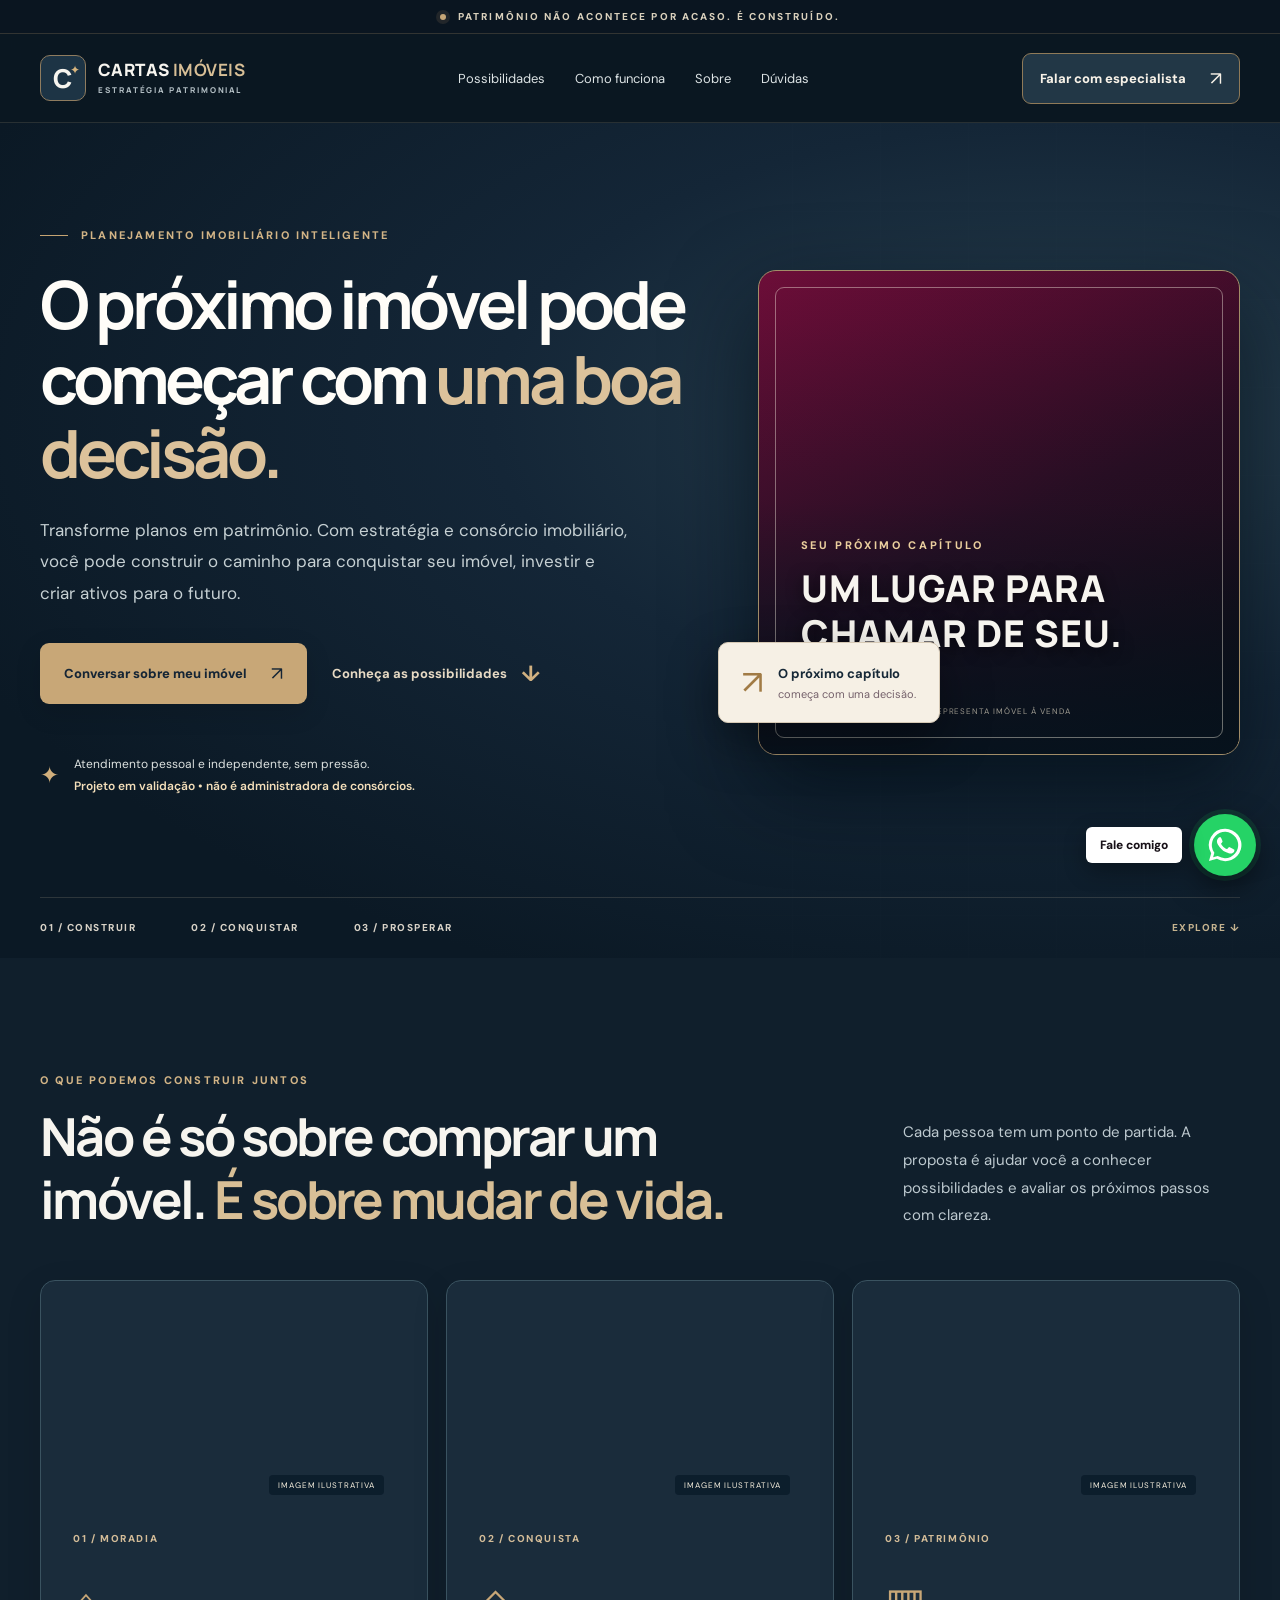
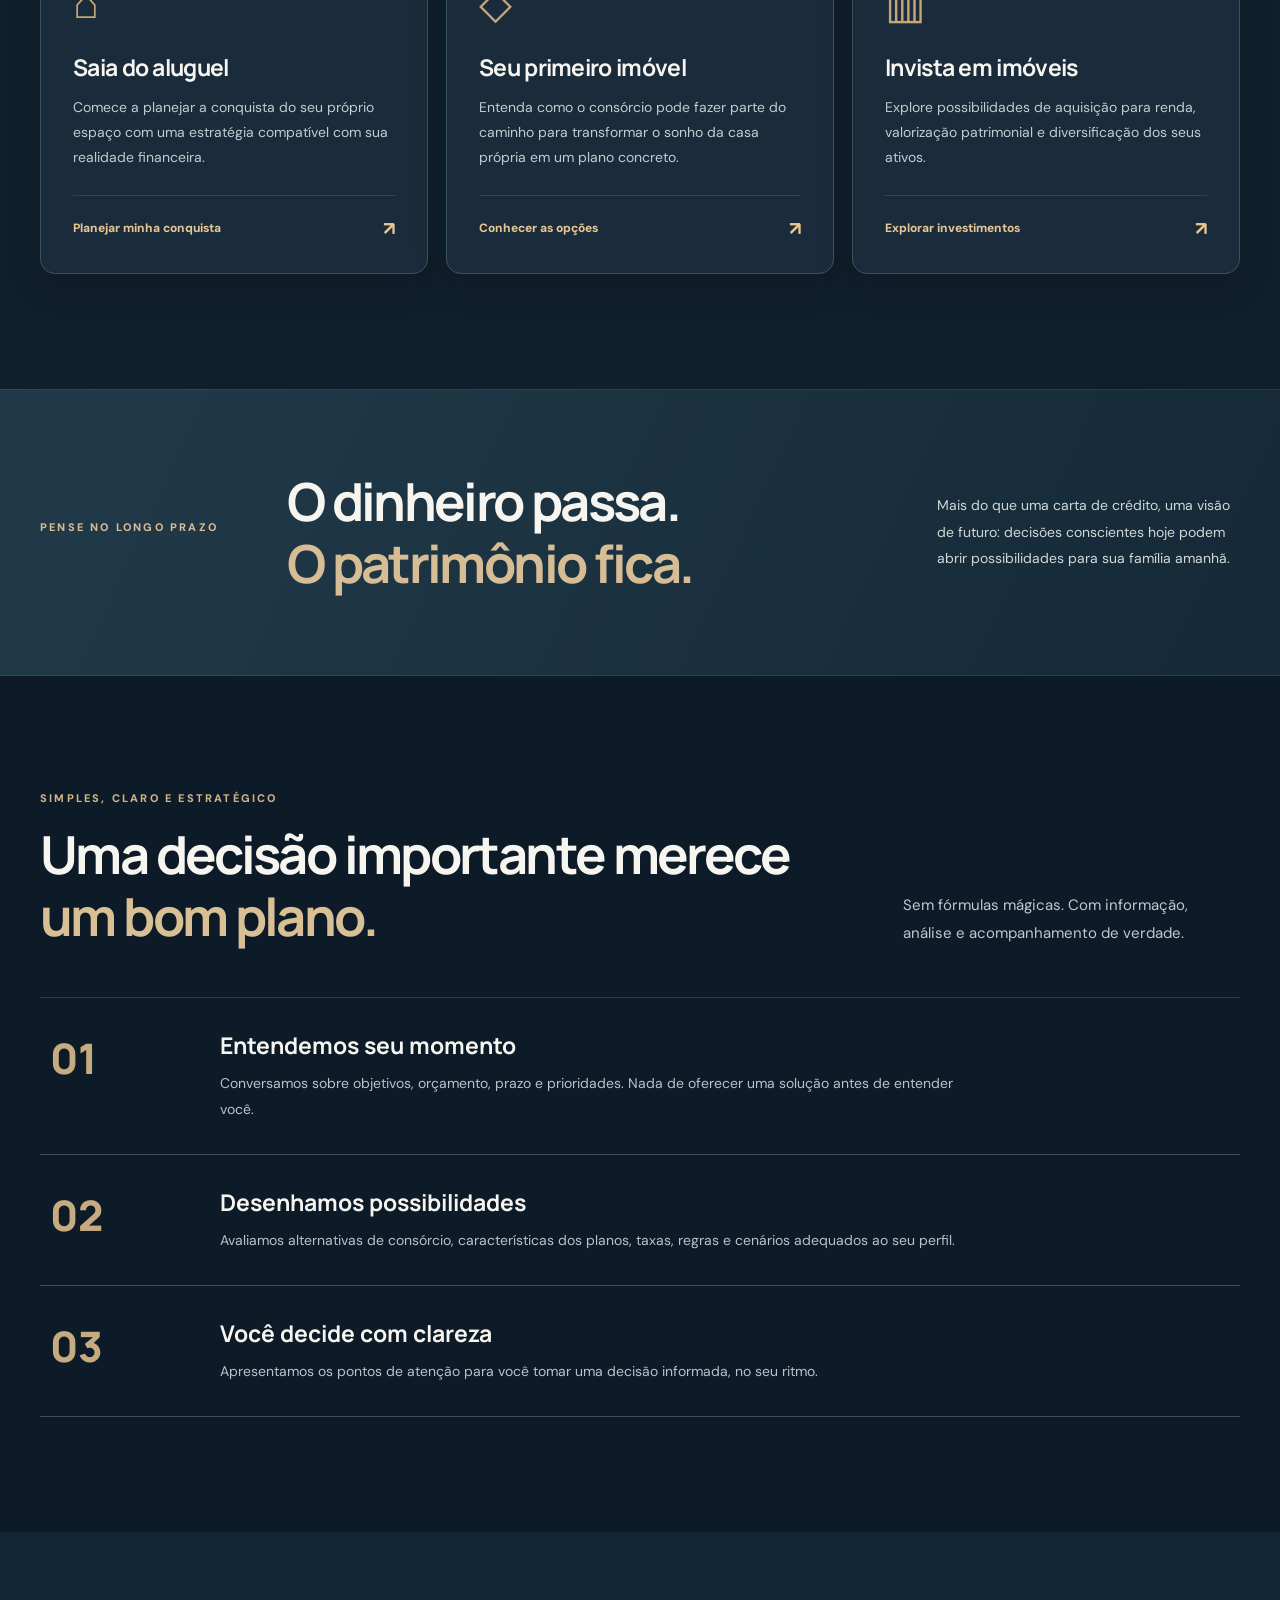
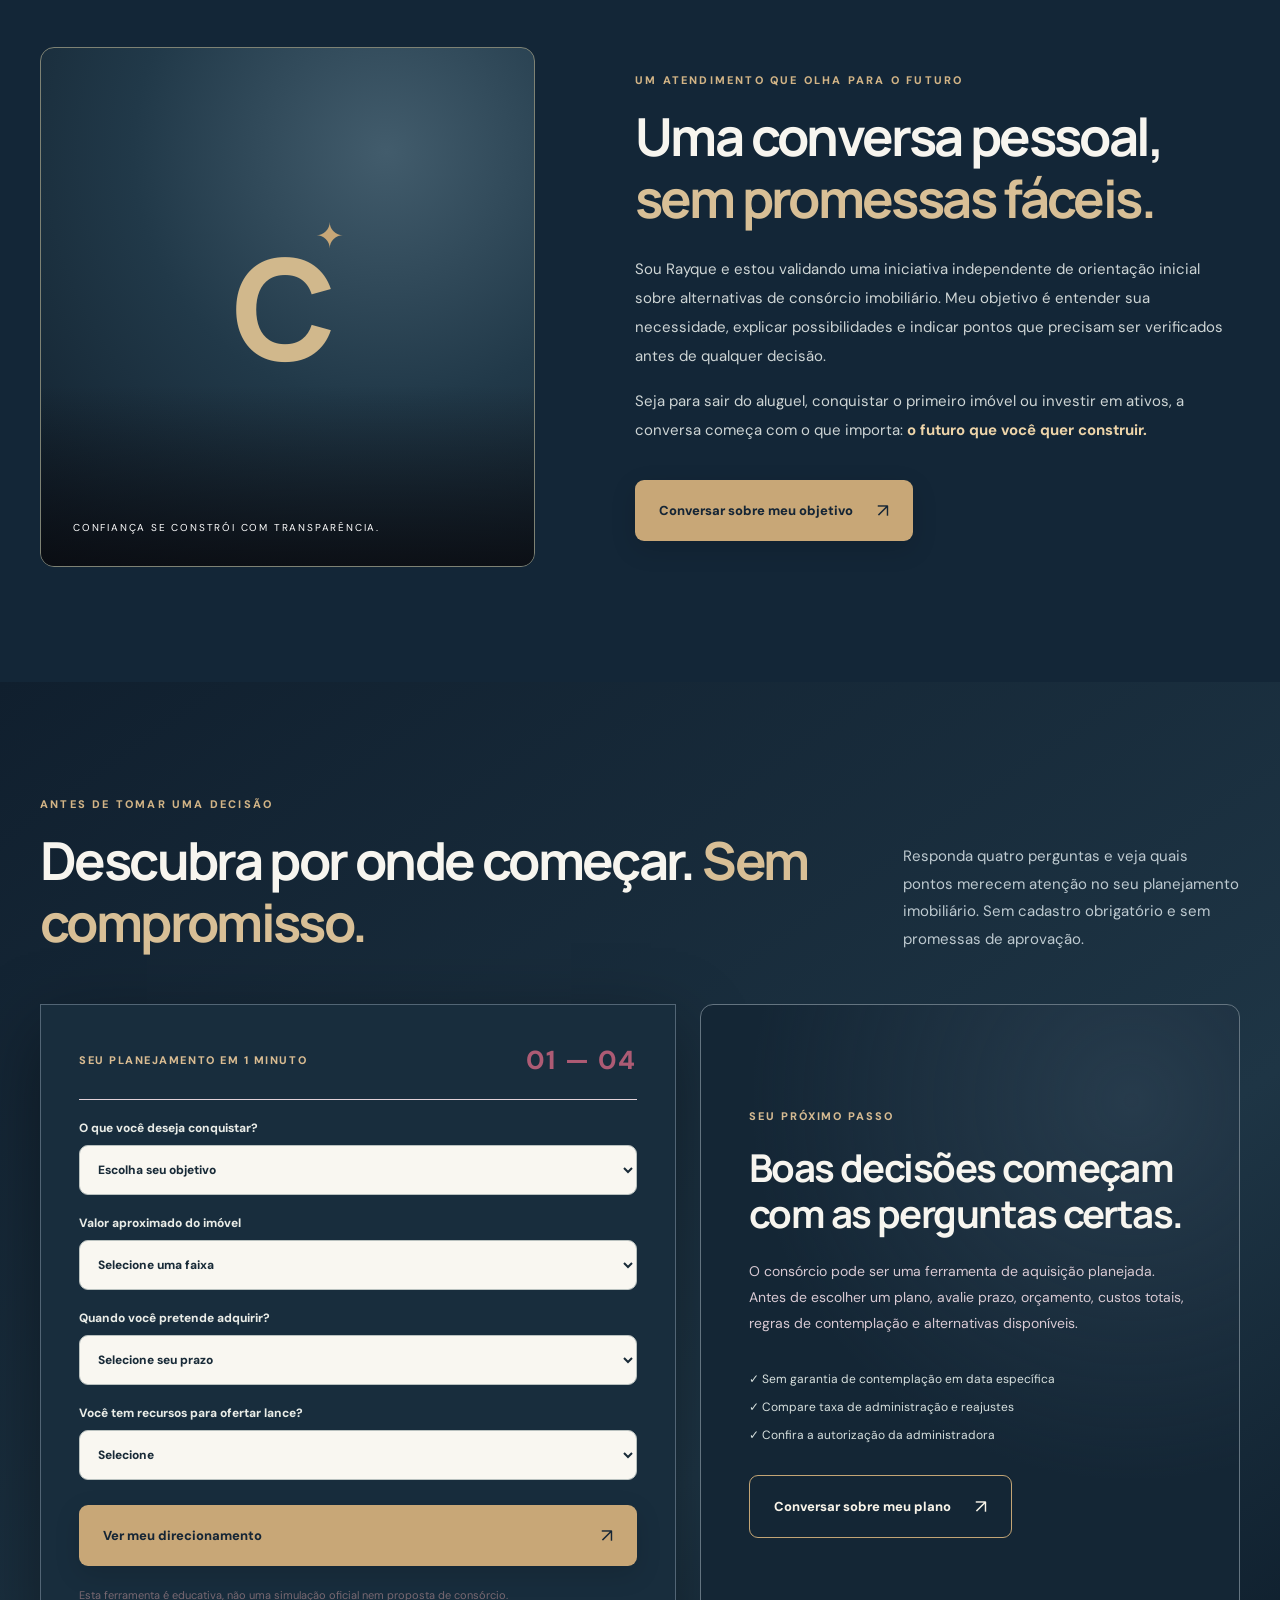
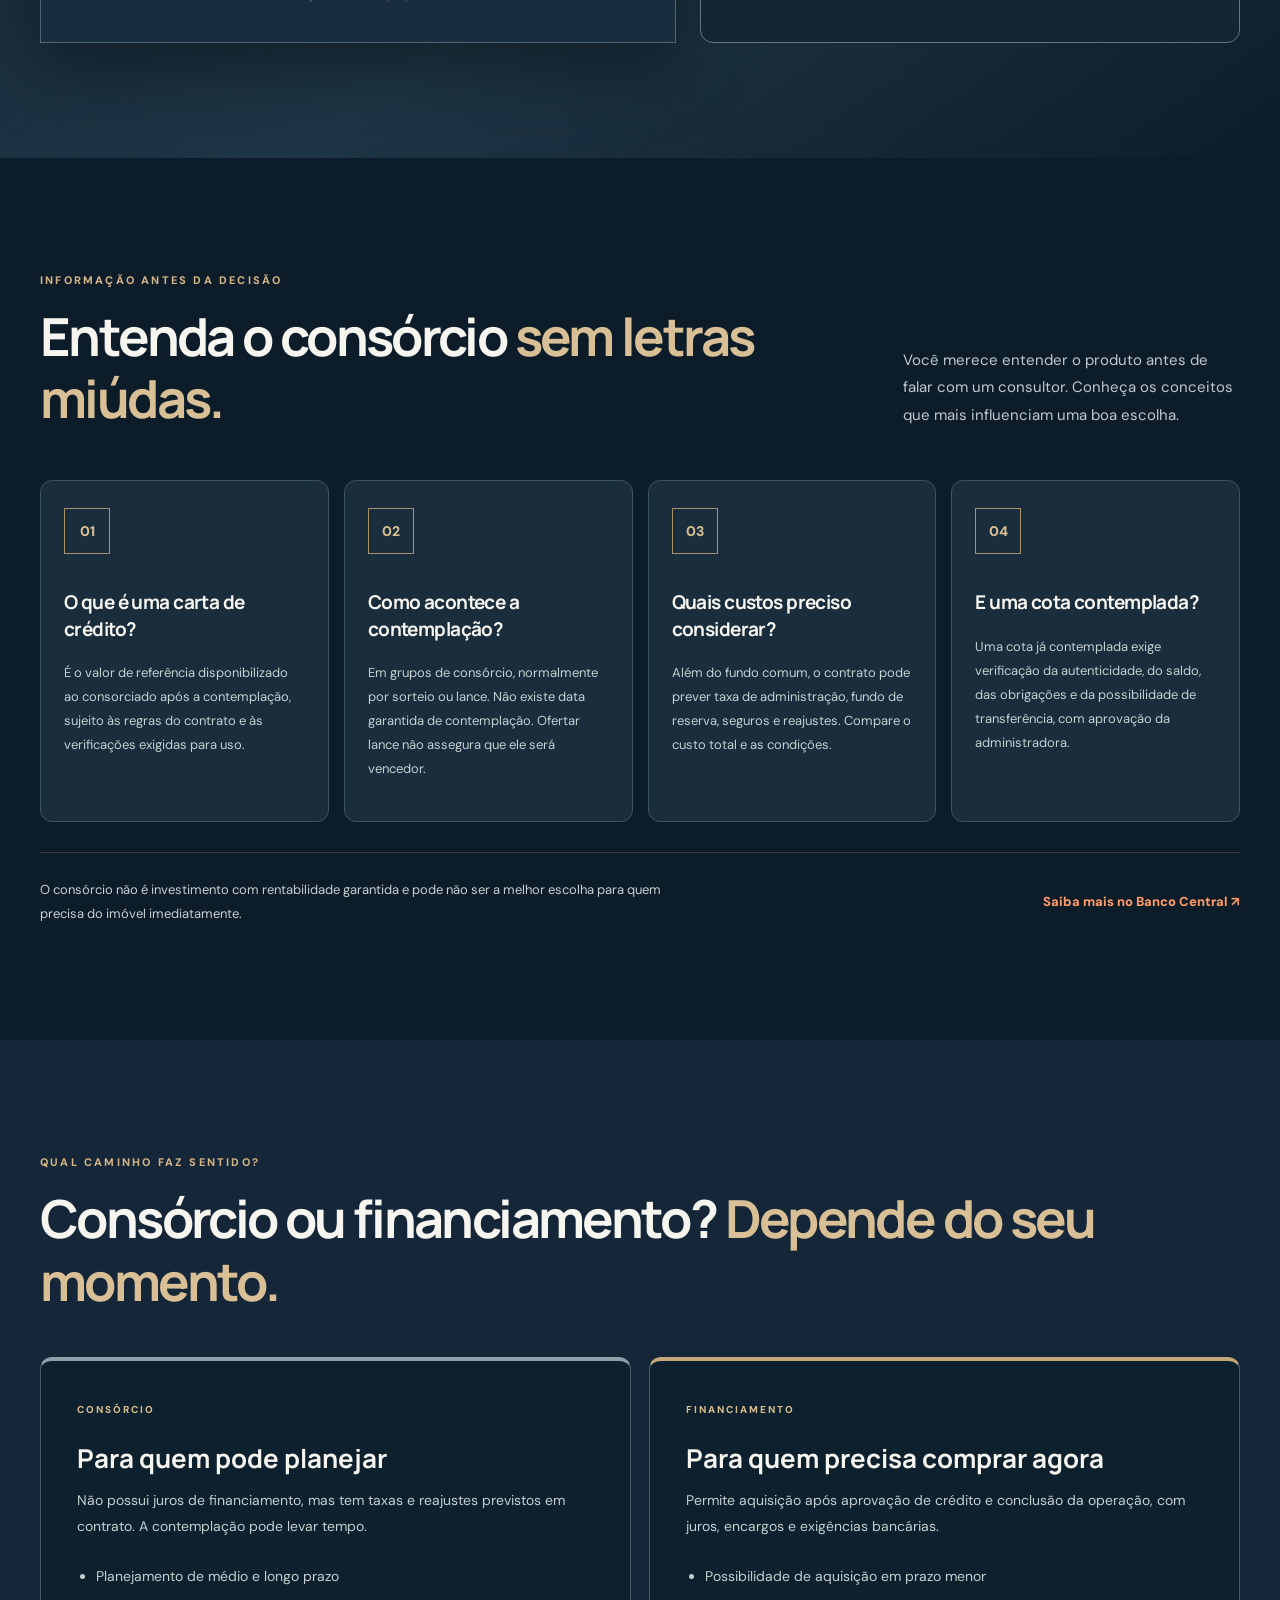
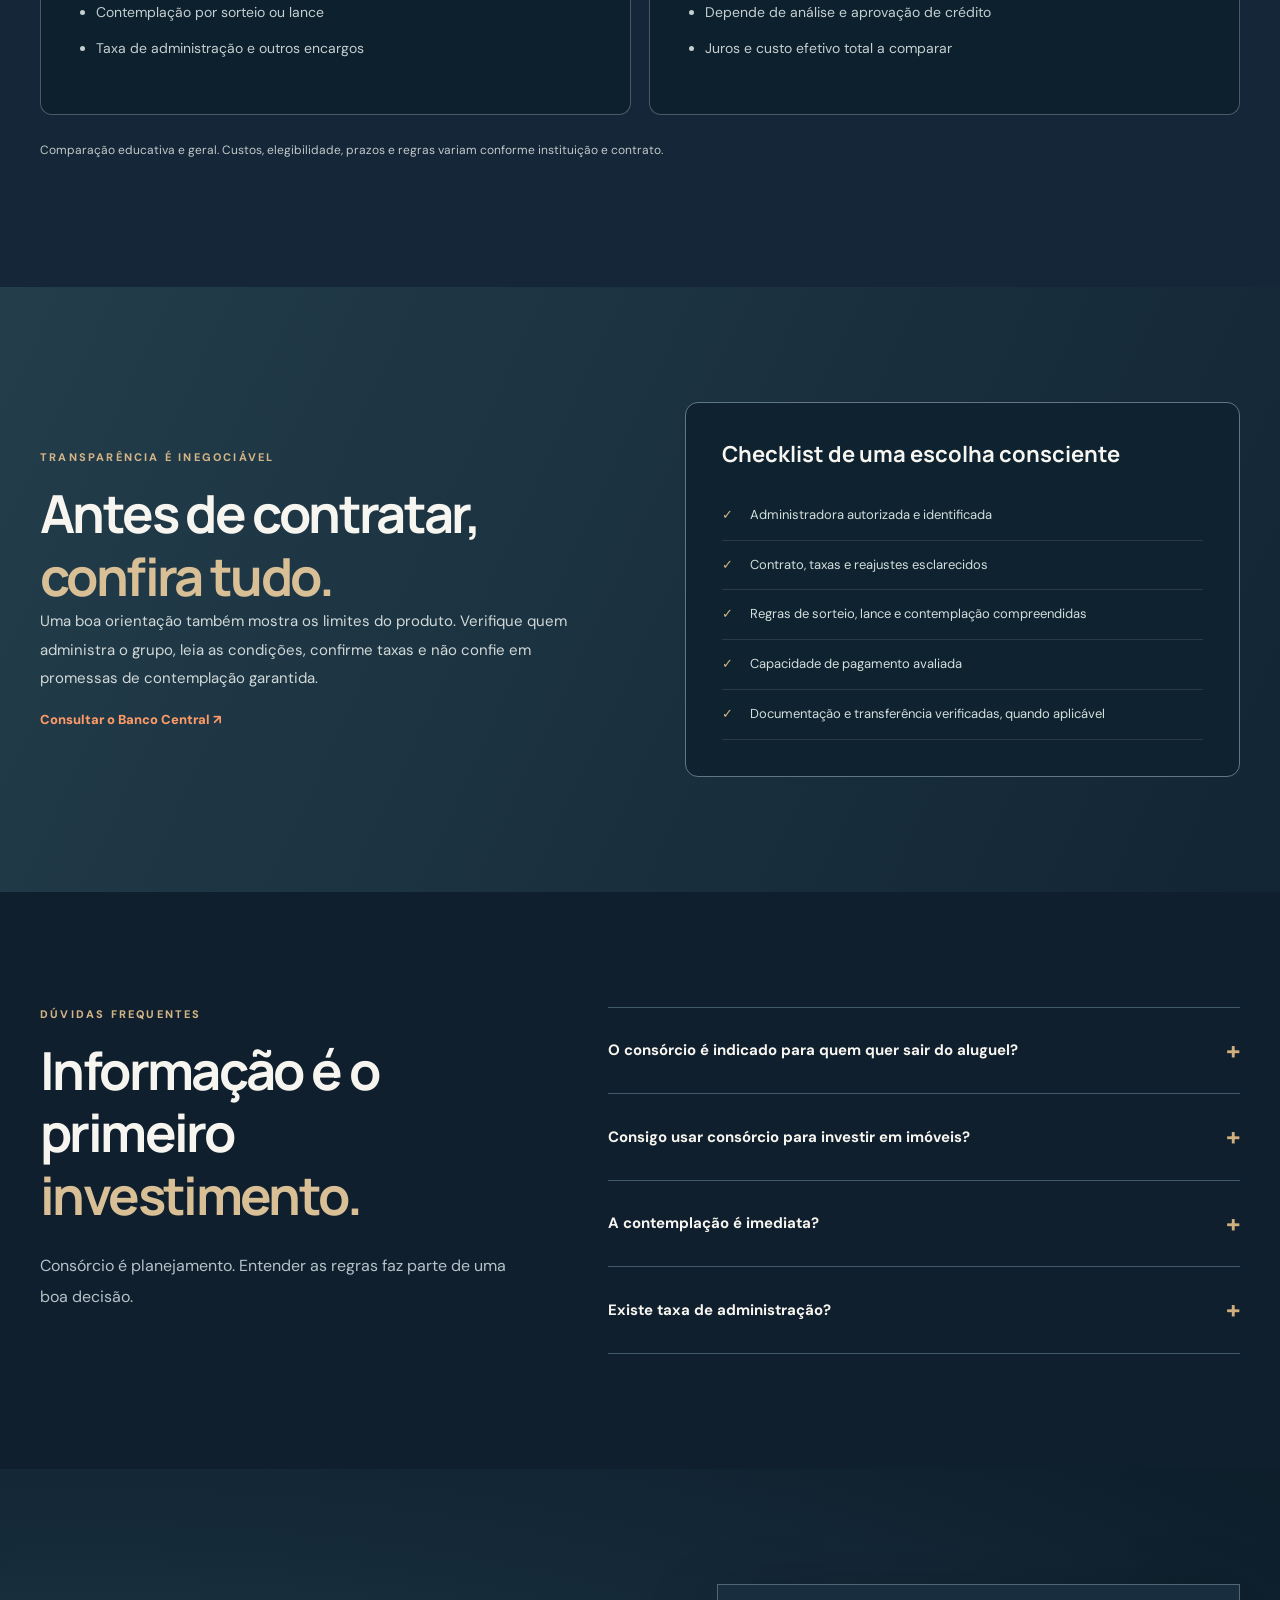
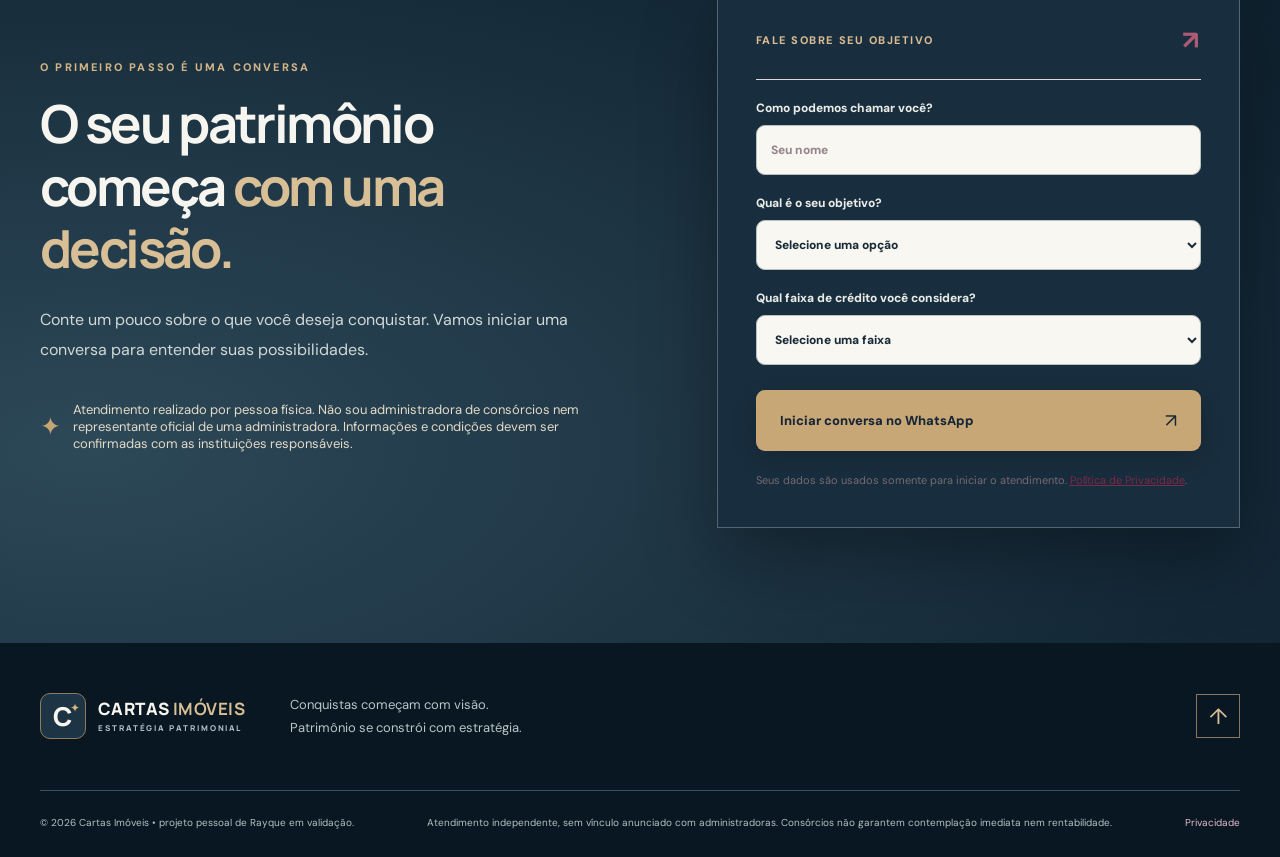
==== commit 92ec2a4c: "Match browser theme to refined navy palette" ====
--- a/index.html
+++ b/index.html
@@ -1,5 +1,5 @@
 <!doctype html>
-<html lang="pt-BR"><head><meta charset="utf-8"><meta name="viewport" content="width=device-width,initial-scale=1"><meta name="theme-color" content="#170d12"><meta name="description" content="Informações e atendimento independente para avaliar alternativas de consórcio imobiliário. Projeto pessoal em validação, sem vínculo com administradoras."><title>Cartas Imóveis | Seu patrimônio começa com estratégia</title><link rel="preconnect" href="https://fonts.googleapis.com"><link rel="preconnect" href="https://fonts.gstatic.com" crossorigin><link href="https://fonts.googleapis.com/css2?family=DM+Sans:wght@400;500;600;700&family=Manrope:wght@400;500;600;700;800&display=swap" rel="stylesheet"><link rel="stylesheet" href="style.css"></head>
+<html lang="pt-BR"><head><meta charset="utf-8"><meta name="viewport" content="width=device-width,initial-scale=1"><meta name="theme-color" content="#0c1924"><meta name="description" content="Informações e atendimento independente para avaliar alternativas de consórcio imobiliário. Projeto pessoal em validação, sem vínculo com administradoras."><title>Cartas Imóveis | Seu patrimônio começa com estratégia</title><link rel="preconnect" href="https://fonts.googleapis.com"><link rel="preconnect" href="https://fonts.gstatic.com" crossorigin><link href="https://fonts.googleapis.com/css2?family=DM+Sans:wght@400;500;600;700&family=Manrope:wght@400;500;600;700;800&display=swap" rel="stylesheet"><link rel="stylesheet" href="style.css"></head>
 <body><div class="announcement"><span class="announcement-dot"></span> PATRIMÔNIO NÃO ACONTECE POR ACASO. É CONSTRUÍDO.</div>
 <header class="header"><div class="container nav"><a class="logo" href="#inicio" aria-label="Cartas Imóveis - início"><span class="logo-mark">C<span>✦</span></span><span>CARTAS <b>IMÓVEIS</b><small>ESTRATÉGIA PATRIMONIAL</small></span></a><nav id="menu" aria-label="Navegação principal"><a href="#solucoes">Possibilidades</a><a href="#metodo">Como funciona</a><a href="#sobre">Sobre</a><a href="#duvidas">Dúvidas</a></nav><a class="button button-nav" data-whatsapp href="#contato">Falar com especialista <span>↗</span></a><button class="menu-toggle" aria-label="Abrir menu" aria-expanded="false" aria-controls="menu"><span></span><span></span><span></span></button></div></header>
 <main id="inicio"><section class="hero"><div class="container hero-grid"><div class="hero-copy"><div class="eyebrow"><span class="line"></span> PLANEJAMENTO IMOBILIÁRIO INTELIGENTE</div><h1>O próximo imóvel pode começar com <em>uma boa decisão.</em></h1><p class="hero-lead">Transforme planos em patrimônio. Com estratégia e consórcio imobiliário, você pode construir o caminho para conquistar seu imóvel, investir e criar ativos para o futuro.</p><div class="hero-actions"><a class="button button-primary" href="#contato">Conversar sobre meu imóvel <span>↗</span></a><a class="text-link" href="#solucoes">Conheça as possibilidades <span>↓</span></a></div><div class="hero-proof"><span class="proof-icon">✦</span><span>Atendimento pessoal e independente, sem pressão.<br><strong>Projeto em validação • não é administradora de consórcios.</strong></span></div></div><div class="hero-visual"><div class="visual-frame"><div class="visual-photo" role="img" aria-label="Fotografia ilustrativa de uma residência contemporânea"></div><div class="visual-shade"></div><div class="visual-center"><span class="visual-overline">SEU PRÓXIMO CAPÍTULO</span><span class="visual-word">UM LUGAR PARA<br>CHAMAR DE SEU.</span></div><div class="visual-corner">IMAGEM ILUSTRATIVA • NÃO REPRESENTA IMÓVEL À VENDA</div></div><div class="floating-note"><span class="floating-symbol">↗</span><span><b>O próximo capítulo</b><small>começa com uma decisão.</small></span></div></div></div><div class="hero-bottom container"><span>01 / CONSTRUIR</span><span>02 / CONQUISTAR</span><span>03 / PROSPERAR</span><span class="hero-scroll">EXPLORE ↓</span></div></section>
--- a/style.css
+++ b/style.css
@@ -92,3 +92,78 @@
 .solution-card:hover{transform:translateY(-5px);border-color:#e4acbc77}
 @media(max-width:760px){.visual-frame{height:365px}.visual-center{padding:0 29px 80px}.visual-corner{left:29px;bottom:26px;font-size:7px}.solution-photo{height:175px}}
 @media(prefers-reduced-motion:reduce){.solution-card{transition:none}.solution-card:hover{transform:none}}
+
+
+/* Premium 2026: midnight navy, muted champagne and warm ivory.
+   Consistent across desktop/mobile; no claims of luxury property inventory. */
+:root{--bg:#0c1924;--panel:#132536;--panel2:#1b3041;--burgundy:#244052;--burgundy-light:#50697a;--orange:#c8a777;--text:#f7f5ef;--muted:#b6c2c8;--border:#344c5b;color:var(--text);background:var(--bg)}
+html{background:#0c1924}body{background:#0c1924}
+em,.hero h1 em,.logo b{color:#d8bf96}
+::selection{background:#c8a777;color:#111e2a}
+.announcement{background:#0a1520;color:#d9d0bc;border-bottom:1px solid #c8a77735}
+.announcement-dot{background:#c8a777;box-shadow:0 0 0 4px #c8a7771f}
+.header{background:#0b1822f2;border-bottom:1px solid #d9c29a24}
+.nav nav a{color:#dce3e4}.nav nav a:hover{color:#e3c798}
+.logo-mark{background:#1d3445;border-color:#8f7c5f;border-radius:10px}.logo-mark span{color:#d8b57e}
+.logo small{color:#b1bdc2}
+.button{border-radius:9px}.button-primary{background:#c8a777;color:#152535;box-shadow:0 8px 26px #0002;font-weight:800}
+.button-primary:hover{background:#ebd1a8;color:#102334;transform:translateY(-2px)}
+.button-nav{background:#223746;color:#f8f2e8;border-color:#8f7a58}
+.button-nav:hover{background:#344b5b}
+.hero{background:radial-gradient(ellipse at 83% 35%,#273f4e 0%,#142637 38%,#0b1925 80%)}
+.hero:before{opacity:.11}.hero h1{color:#fffdf8}.hero h1 em{color:#dcc29b}
+.eyebrow,.kicker{color:#d2b486}.line{background:#c5a473}
+.hero-lead{color:#c6d0d3}.hero-proof{color:#dce1df}.hero-proof strong{color:#f4dfba}
+.proof-icon{color:#d1af7c}.text-link{color:#e7dac4}.text-link span{color:#d1b181}
+.visual-frame{border-color:#a28d68;box-shadow:0 34px 85px #020b13a3}
+.visual-frame:before{border-color:#fff9e866}
+.visual-shade{background:linear-gradient(180deg,#071b2408 10%,#0b1c2b25 48%,#06131ee8 100%)}
+.visual-overline{color:#ebcf9e}.visual-corner{color:#e2dac5b0}
+.floating-note{background:#f6f0e5;color:#162837;border:1px solid #d6c9b5;border-radius:10px}
+.floating-symbol{color:#a17b45}
+.hero-bottom{border-color:#d5c4a52b;color:#d8d2c7}.hero-scroll{color:#c5b38f}
+.section{color:#f7f5ef}.intro{background:#101f2c}
+.section-aside{color:#becad0}
+.solution-card{background:#1a2c3b;border:1px solid #3a5360;border-radius:15px;box-shadow:0 12px 35px #0002}
+.solution-card:hover{border-color:#c5ab83}
+.solution-num{color:#d3bc98}.solution-icon{color:#c8a777}
+.solution-card p{color:#c2ccd0}.solution-card a{color:#e6c693}
+.solution-photo:after{background:#0b1c2bdf;color:#f8f0df}
+.statement{background:linear-gradient(115deg,#213a49,#152938);border-color:#6d74683b}
+.statement .kicker,.statement h2 em{color:#d7bd95}
+.statement p:last-child{color:#d2d8d6}
+.method{background:#0d1b28}
+.steps article{border-color:#3b505b}.step-index{color:#c7ab80}.steps p{color:#b6c4ca}
+.about{background:#132637}
+.about-art{background:radial-gradient(circle at 70% 20%,#425c6c,#213949 47%,#101e2b);border:1px solid #7e8274;border-radius:14px}
+.about-art:before,.about-art:after{border-color:#d0b98e38}.about-emblem{color:#d1b88c}
+.about-copy p:not(.kicker){color:#ced5d5}.about-copy strong{color:#edd4a9}
+.decision{background:linear-gradient(145deg,#101f2e,#1e3545 65%,#0d1c2a)}
+.planner-form,form{background:#182d3d;border:1px solid #526575}
+.form-heading{color:#d9bc92}
+label{color:#e9ece7}input,select{background:#f9f7f1;color:#192b38;border:1px solid #b9c1bf;border-radius:9px}
+input:focus,select:focus{border-color:#b89a6c;box-shadow:0 0 0 3px #c4a67742}
+.planner-result{background:radial-gradient(circle at 80% 15%,#3b536678,transparent 55%),#142635;border:1px solid #647480;border-radius:13px}
+.result-kicker,#planner-personalized .planner-summary{color:#d6bb92}
+.result-tips{color:#d7e0de}#planner-personalized{border-color:#5b7180}
+.button-outline{border-color:#c3a575;color:#f9f4e9;border-radius:9px}.button-outline:hover{background:#344d5c}
+.knowledge{background:#0d1c29}
+.knowledge-card{background:#192d3d;border:1px solid #3c5261;border-radius:12px}
+.knowledge-icon{border-color:#a89069;color:#d9c196}
+.knowledge-card p,.knowledge-foot p{color:#c5d0d0}
+.comparison{background:#142637}
+.compare-grid article{background:#0d202d;border:1px solid #475c68;border-top:4px solid #8c9eaa;border-radius:12px}
+.compare-grid article:last-child{border-top-color:#c5a779}
+.compare-label{color:#d8bd91}.compare-grid p,.compare-grid li{color:#c5cfd1}.compare-disclaimer{color:#c1c9c9}
+.trust{background:linear-gradient(115deg,#233d4b,#122534)}
+.trust-grid>div:first-child>p:not(.kicker){color:#d1d9d8}
+.trust-checklist{background:#0e2230;border:1px solid #617783;border-radius:13px}
+.trust-checklist li{color:#d4dedb}.trust-checklist li:before{color:#d6b680}
+.faq{background:#101f2d}.faq-list,.faq-list details{border-color:#425969}
+.faq-list summary span{color:#d0af7e}.faq-list details p{color:#c4d0d1}
+.contact{background:radial-gradient(ellipse at 7% 75%,#2d4857,#152a39 62%,#0d1d2a)}
+.contact-grid>div>p:not(.kicker){color:#d0d9d7}.contact-note{color:#e3dbc9}.contact-note span{color:#c4a574}
+.footer{background:#081722}.footer-top p{color:#bac6c7}.footer-up{border-color:#85775d;color:#d8bf96}
+.footer-bottom{border-color:#3d5260;color:#b5c0c1}
+a:focus-visible,button:focus-visible,input:focus-visible,select:focus-visible{outline:3px solid #e0c28f;outline-offset:3px}
+@media(max-width:760px){.solution-card{border-radius:13px}.visual-frame{border-radius:14px}.hero{background:linear-gradient(155deg,#182e3e,#0c1d29)}}
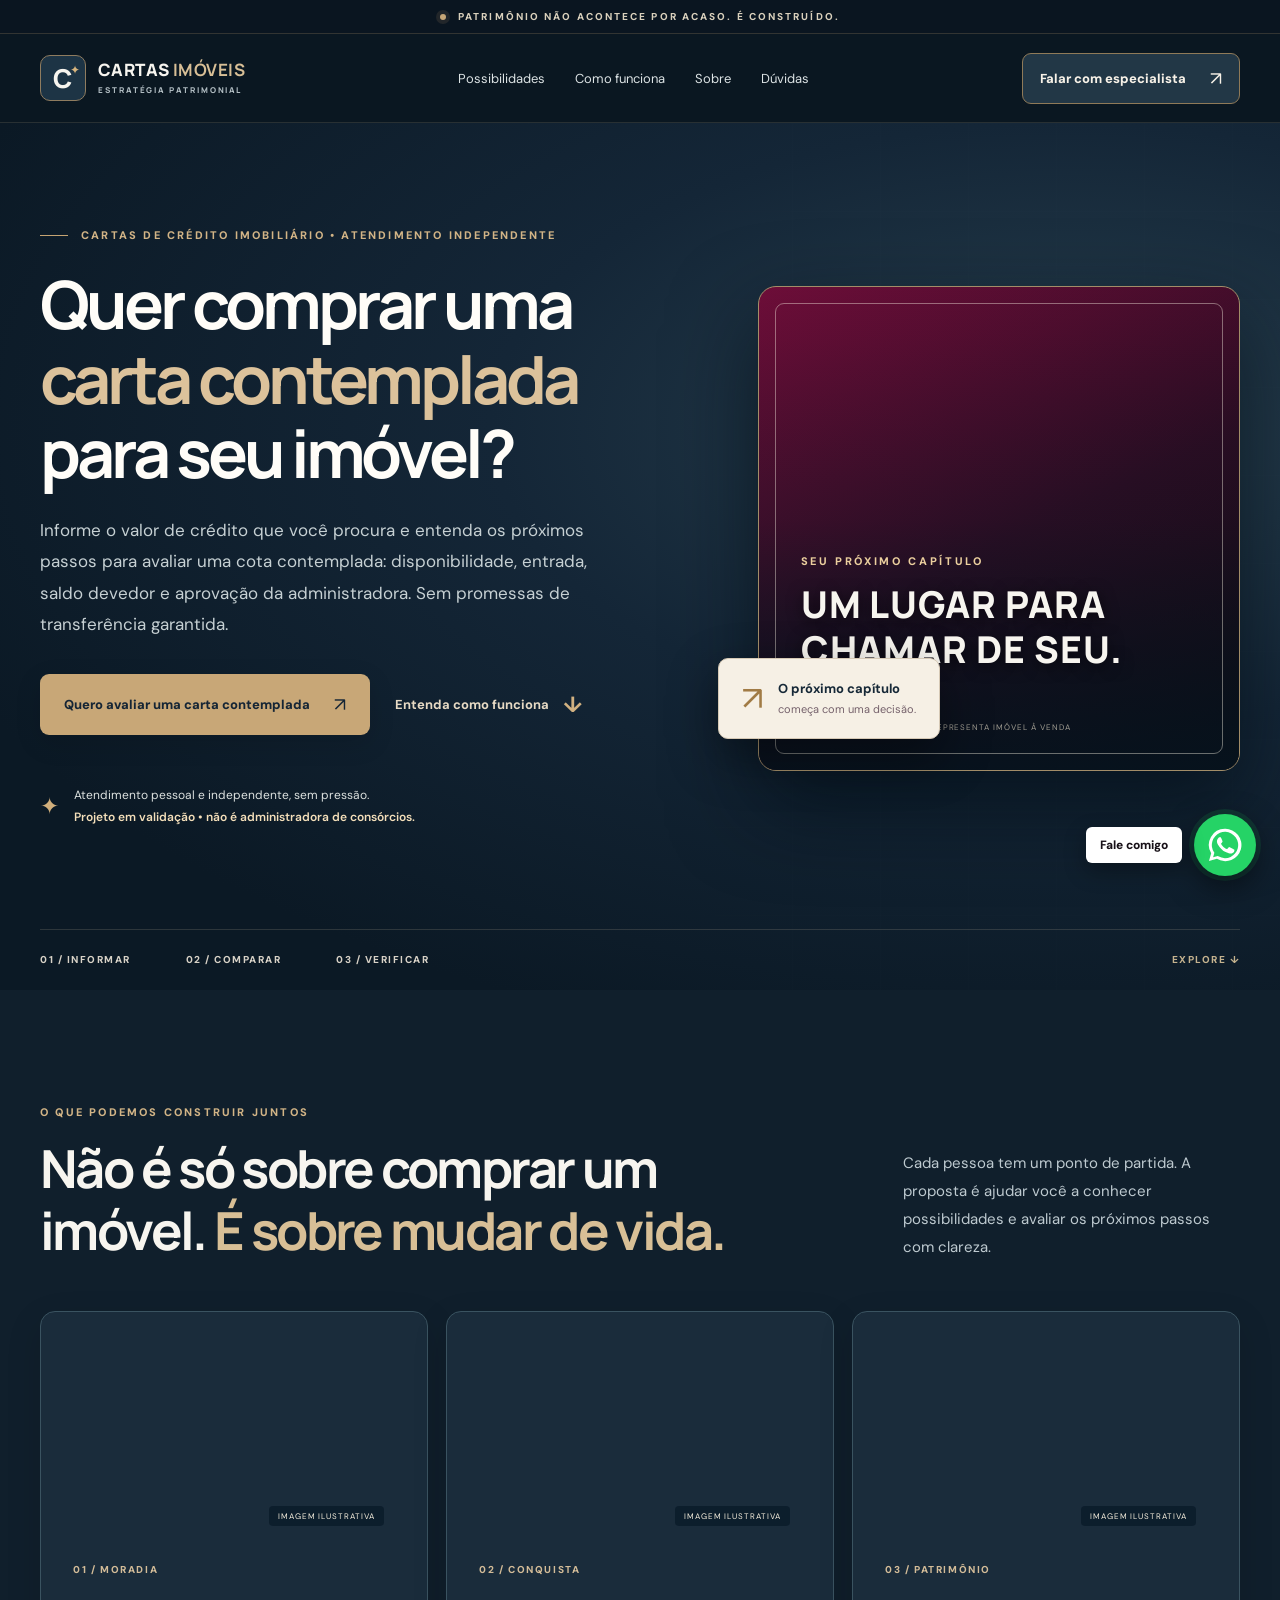
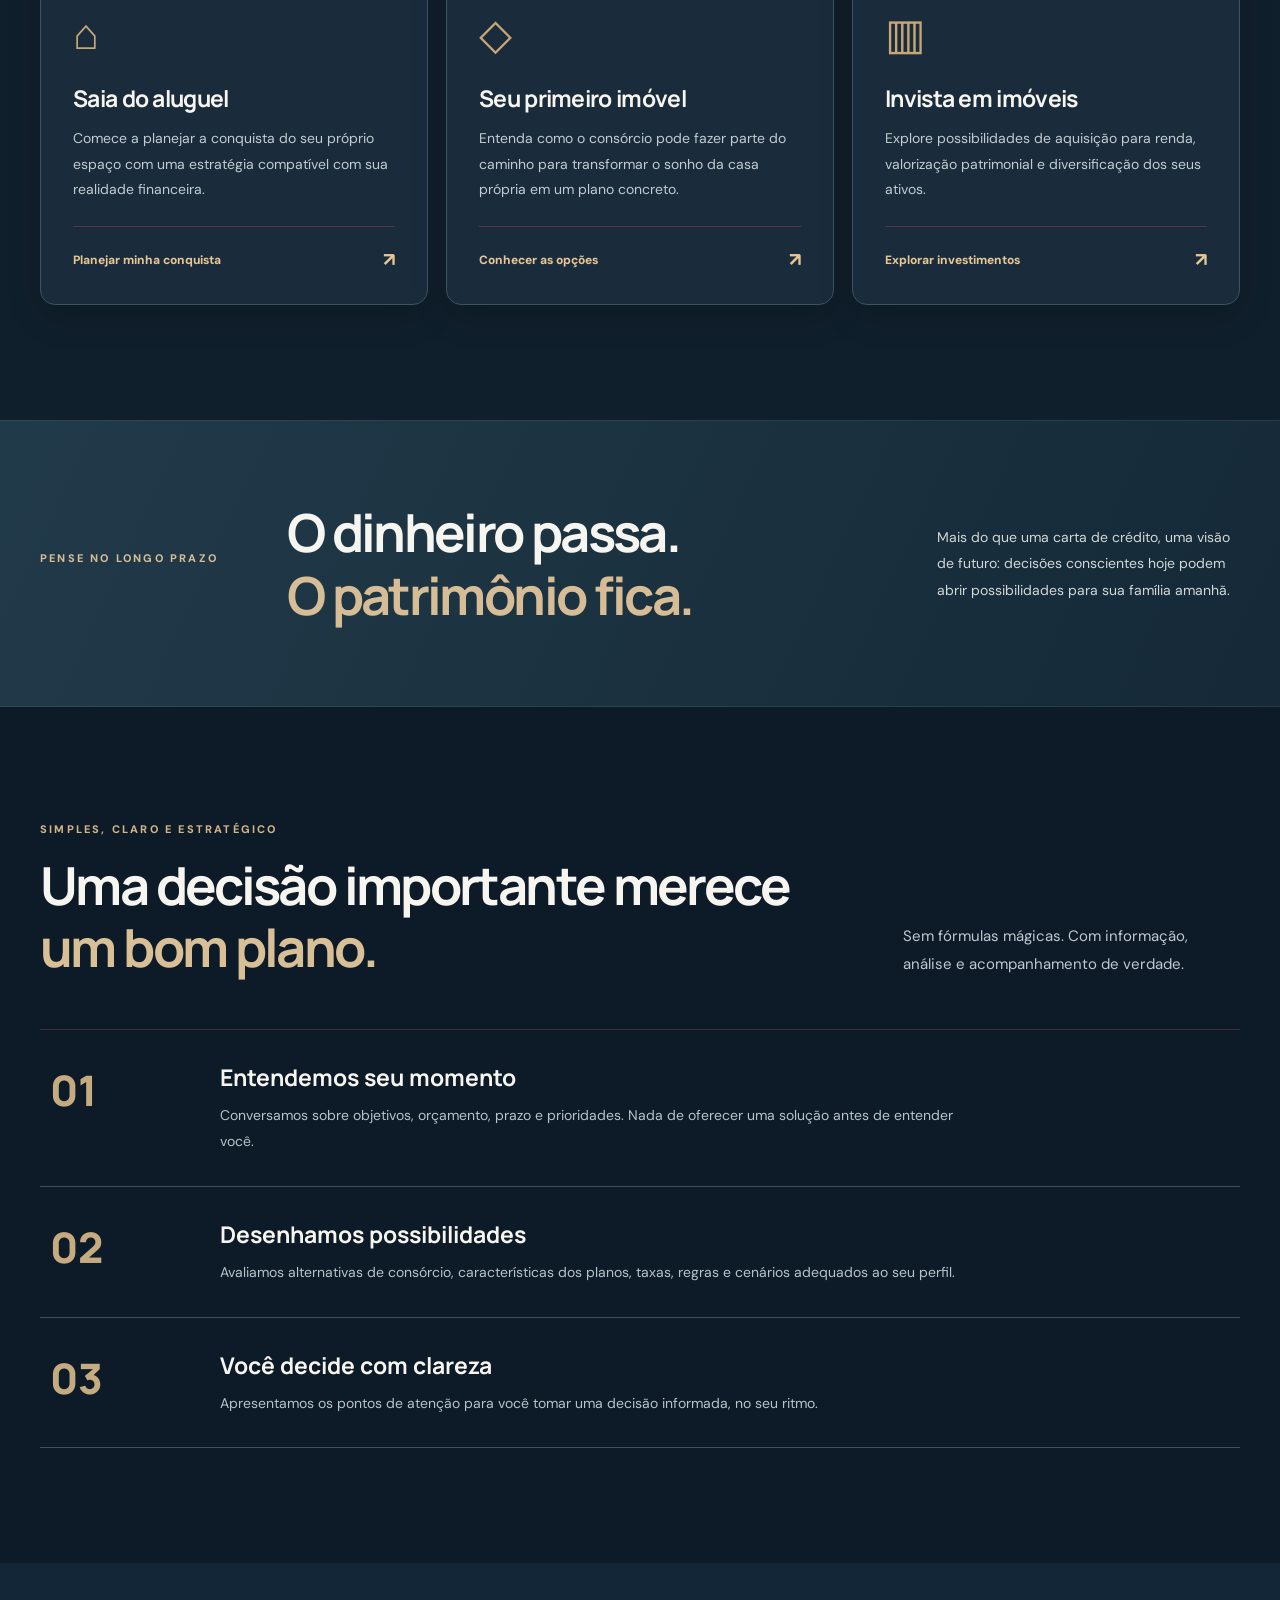
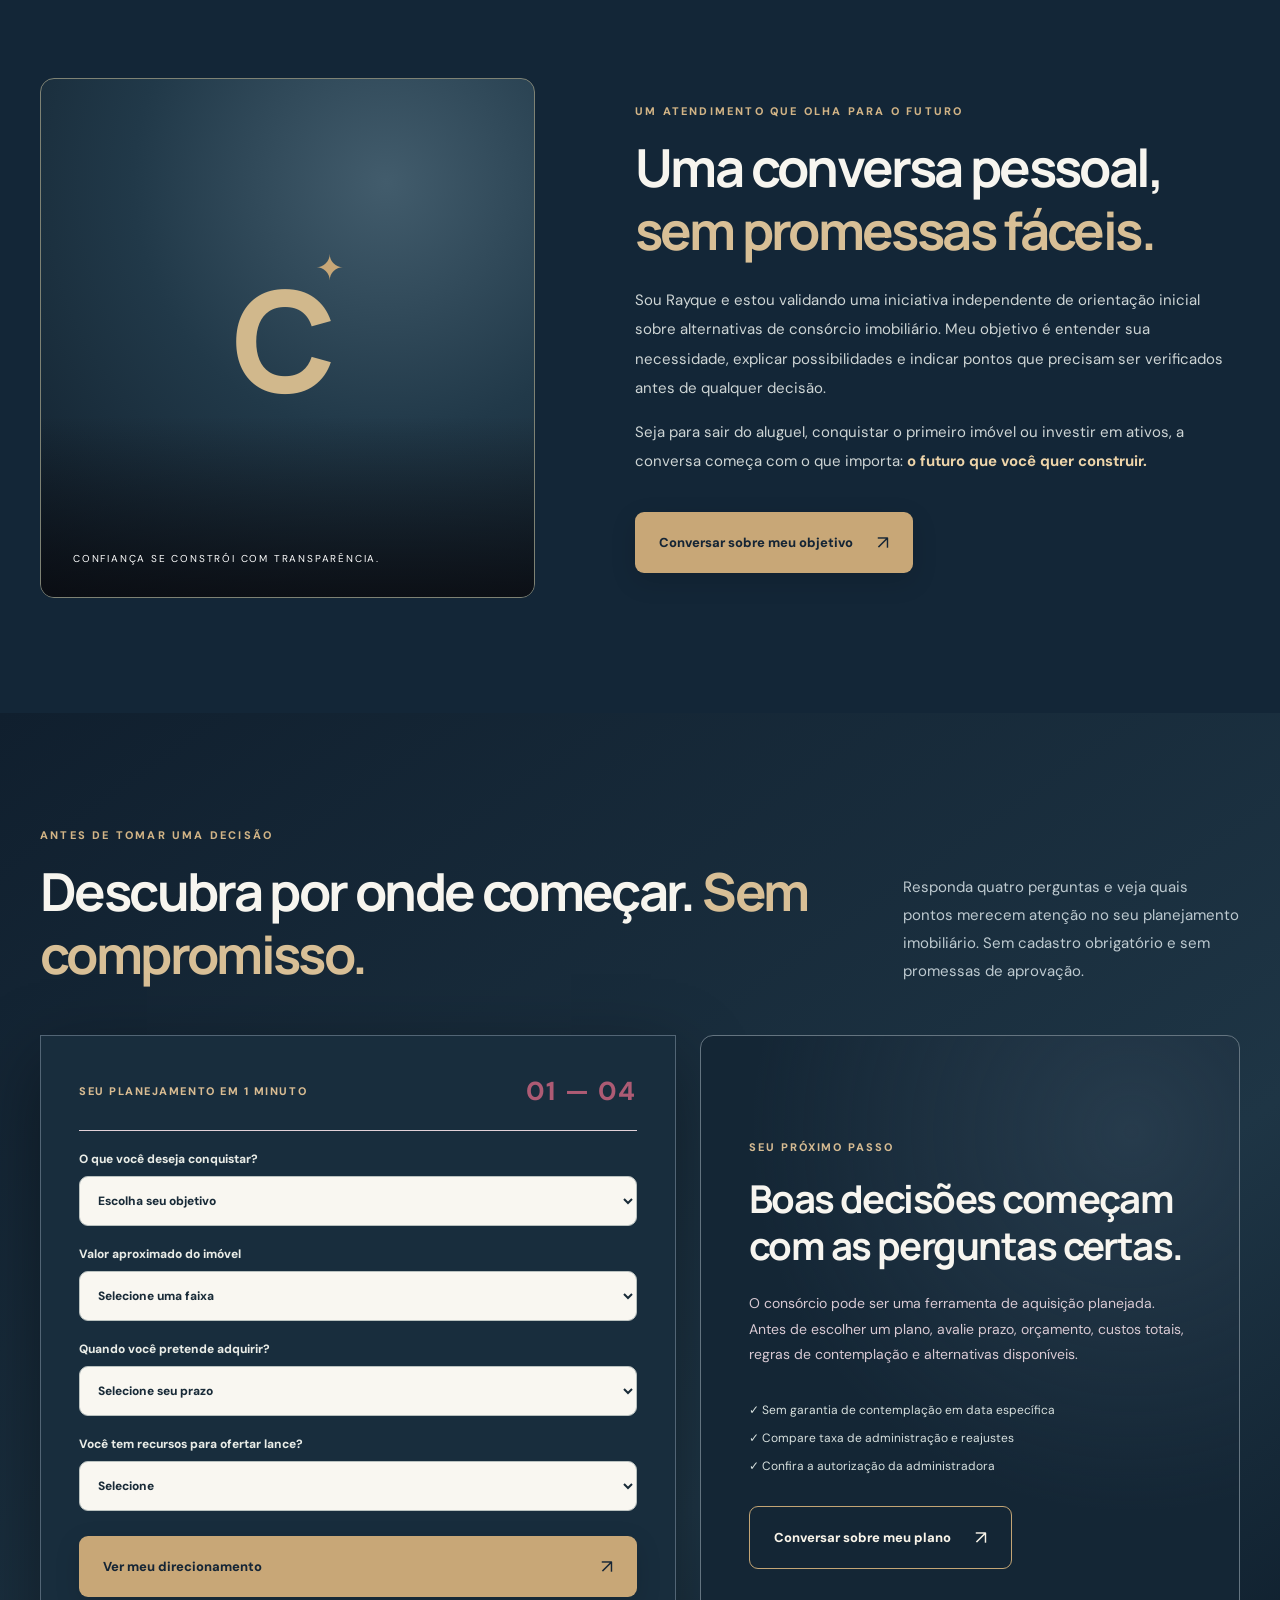
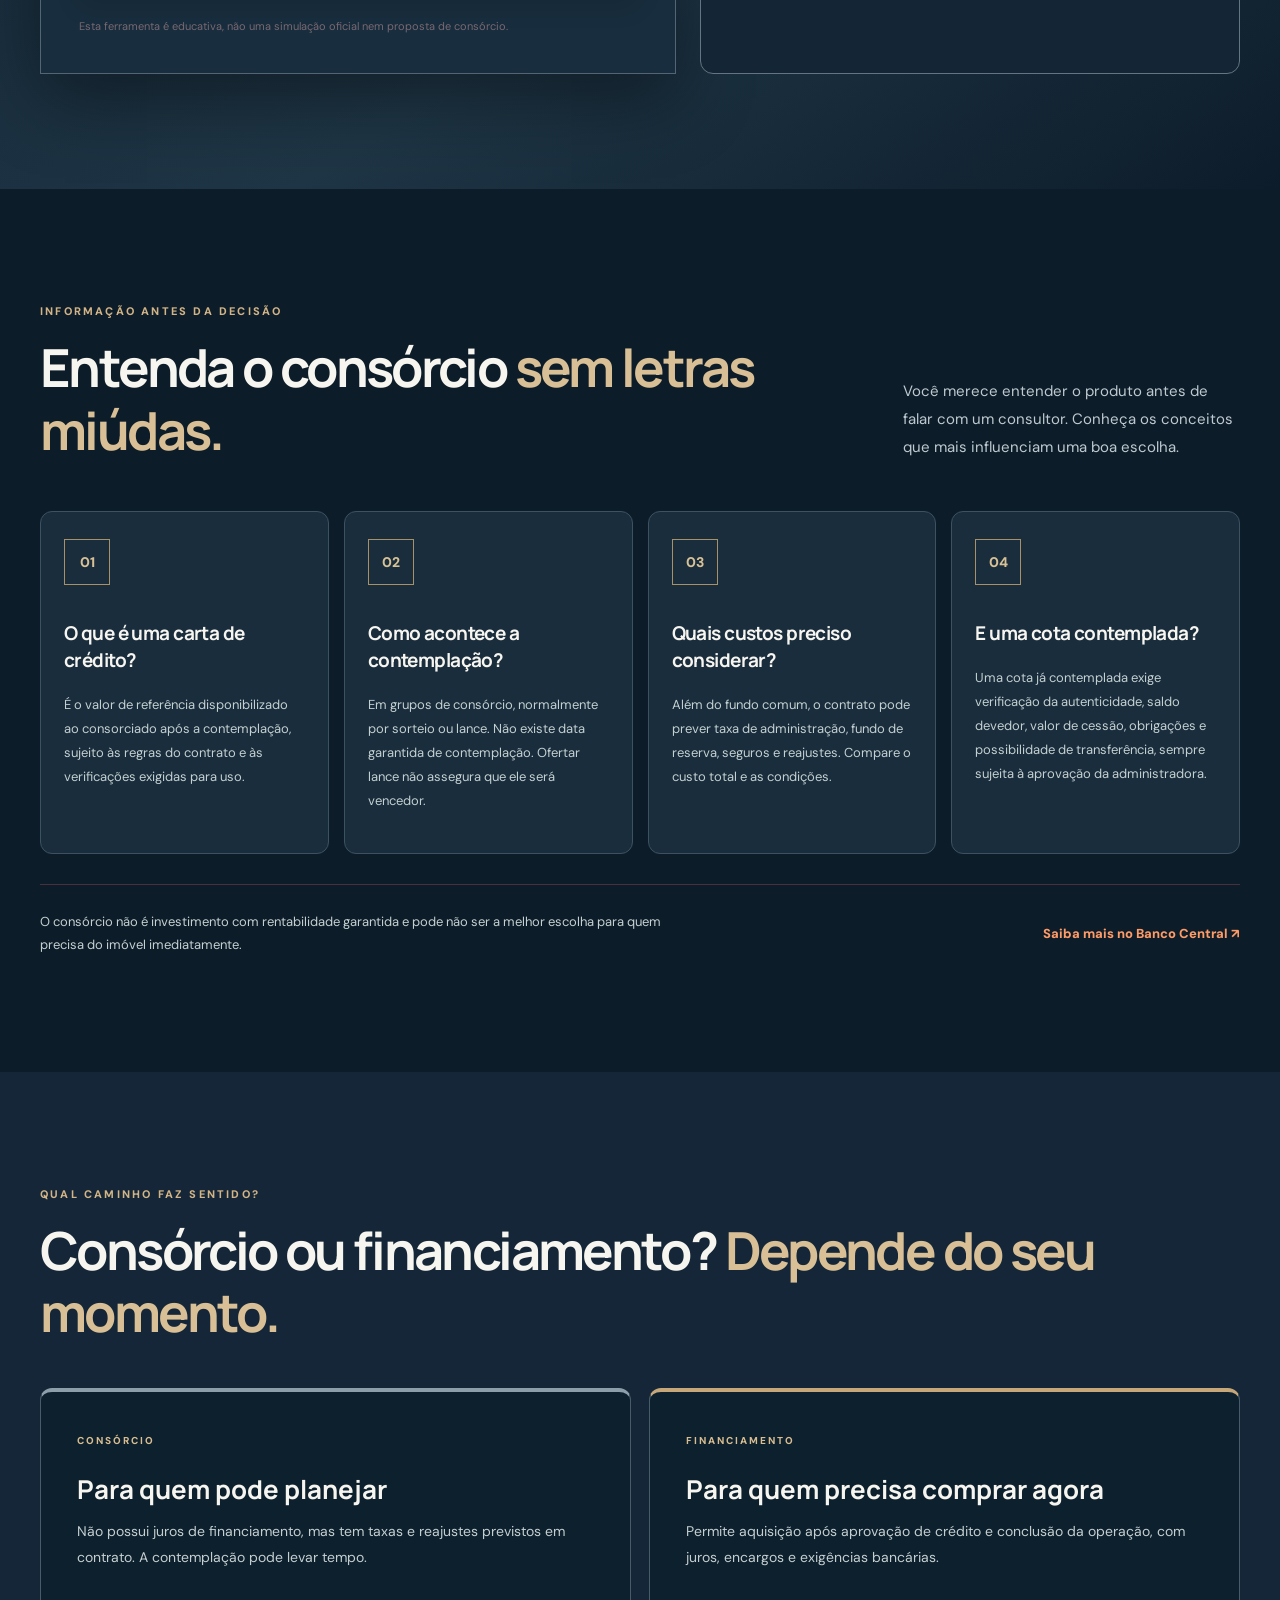
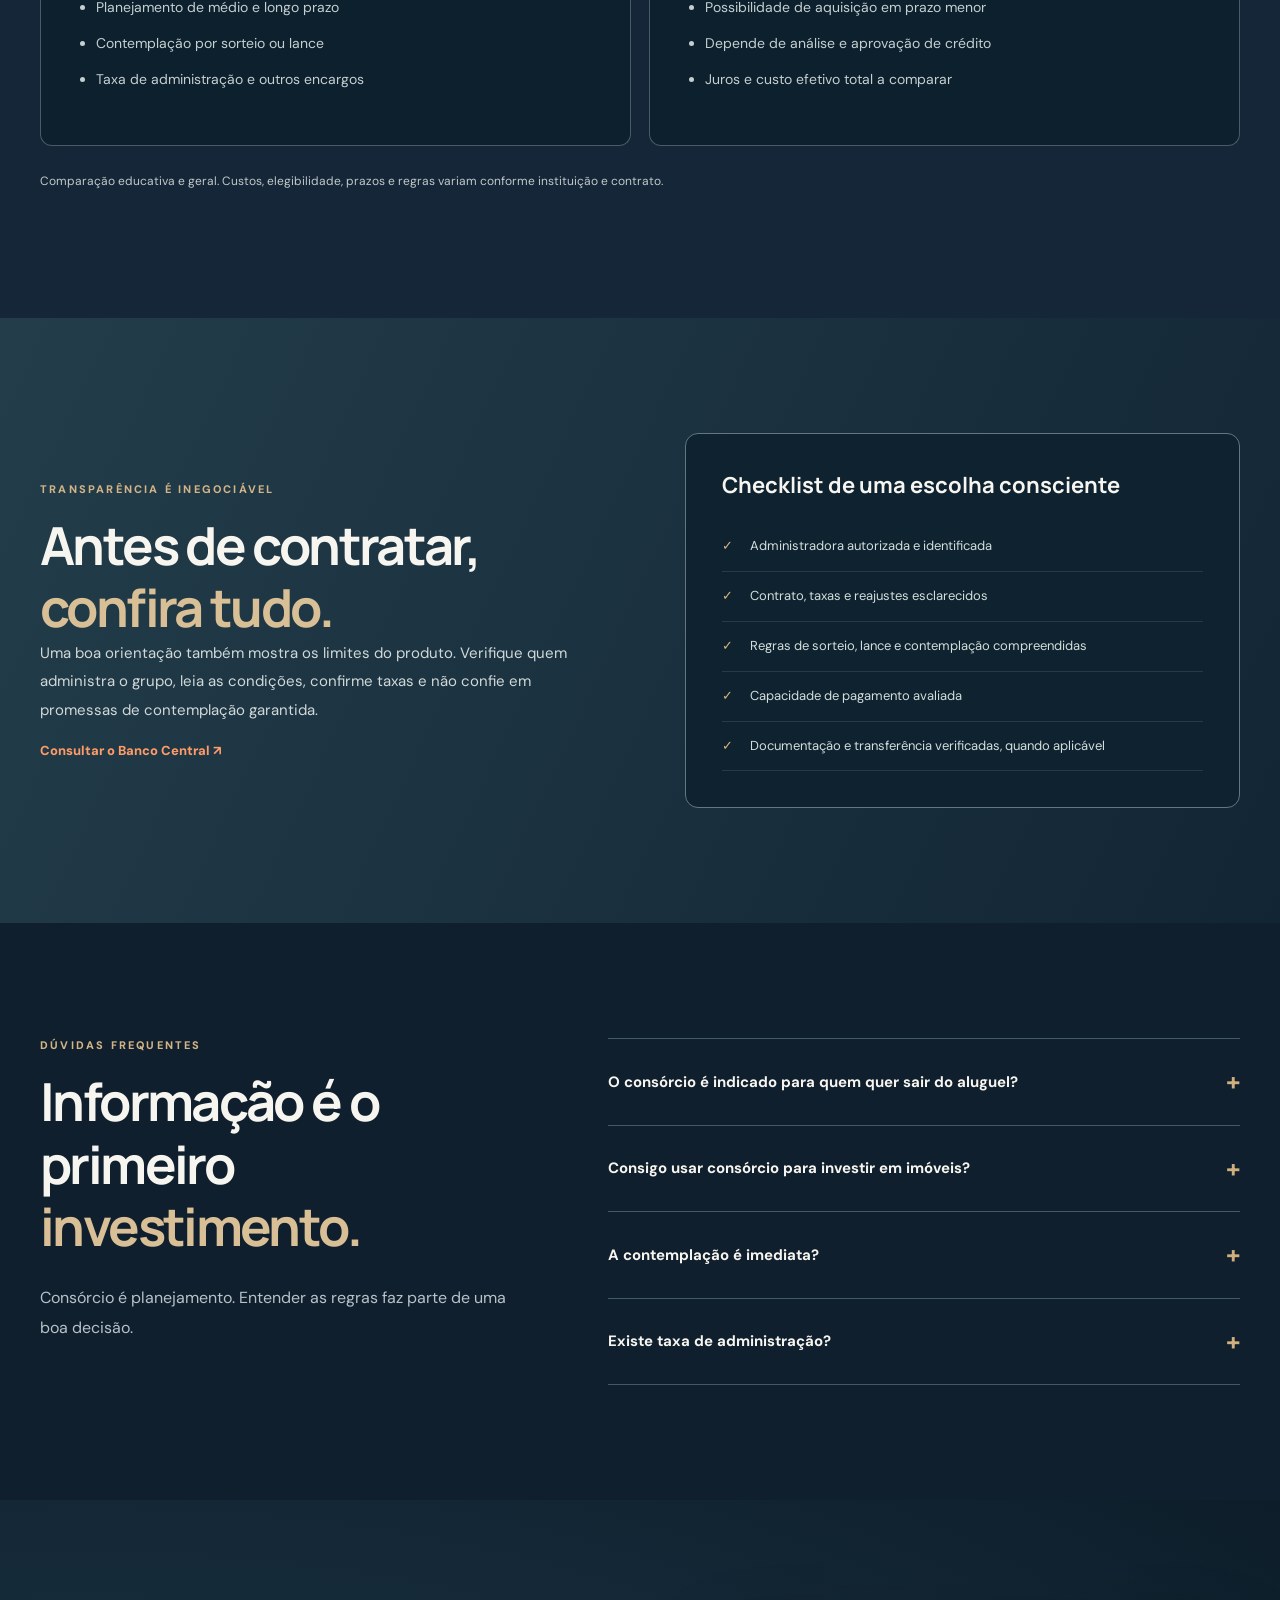
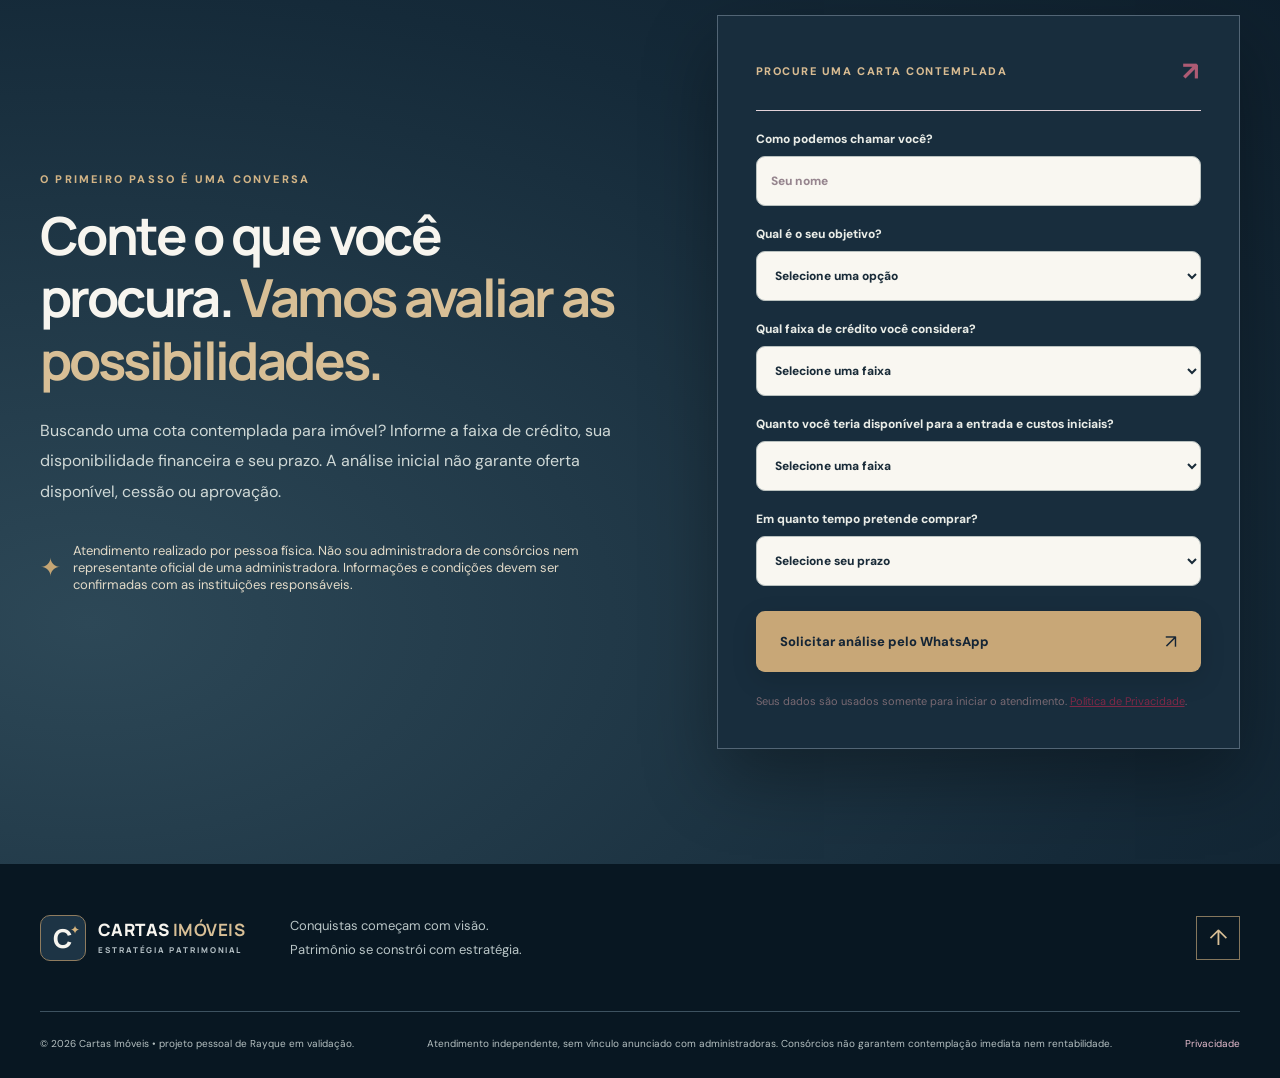
==== commit acb53f08: "Focus property landing page on contemplated letter buyers" ====
--- a/index.html
+++ b/index.html
@@ -1,15 +1,15 @@
 <!doctype html>
-<html lang="pt-BR"><head><meta charset="utf-8"><meta name="viewport" content="width=device-width,initial-scale=1"><meta name="theme-color" content="#0c1924"><meta name="description" content="Informações e atendimento independente para avaliar alternativas de consórcio imobiliário. Projeto pessoal em validação, sem vínculo com administradoras."><title>Cartas Imóveis | Seu patrimônio começa com estratégia</title><link rel="preconnect" href="https://fonts.googleapis.com"><link rel="preconnect" href="https://fonts.gstatic.com" crossorigin><link href="https://fonts.googleapis.com/css2?family=DM+Sans:wght@400;500;600;700&family=Manrope:wght@400;500;600;700;800&display=swap" rel="stylesheet"><link rel="stylesheet" href="style.css"></head>
+<html lang="pt-BR"><head><meta charset="utf-8"><meta name="viewport" content="width=device-width,initial-scale=1"><meta name="theme-color" content="#0c1924"><meta name="description" content="Quer comprar uma carta de consórcio imobiliário contemplada? Informe a faixa de crédito desejada e receba orientação inicial independente sobre oportunidades e condições de transferência."><title>Comprar Carta Contemplada Imobiliária | Cartas Imóveis</title><link rel="preconnect" href="https://fonts.googleapis.com"><link rel="preconnect" href="https://fonts.gstatic.com" crossorigin><link href="https://fonts.googleapis.com/css2?family=DM+Sans:wght@400;500;600;700&family=Manrope:wght@400;500;600;700;800&display=swap" rel="stylesheet"><link rel="stylesheet" href="style.css"></head>
 <body><div class="announcement"><span class="announcement-dot"></span> PATRIMÔNIO NÃO ACONTECE POR ACASO. É CONSTRUÍDO.</div>
 <header class="header"><div class="container nav"><a class="logo" href="#inicio" aria-label="Cartas Imóveis - início"><span class="logo-mark">C<span>✦</span></span><span>CARTAS <b>IMÓVEIS</b><small>ESTRATÉGIA PATRIMONIAL</small></span></a><nav id="menu" aria-label="Navegação principal"><a href="#solucoes">Possibilidades</a><a href="#metodo">Como funciona</a><a href="#sobre">Sobre</a><a href="#duvidas">Dúvidas</a></nav><a class="button button-nav" data-whatsapp href="#contato">Falar com especialista <span>↗</span></a><button class="menu-toggle" aria-label="Abrir menu" aria-expanded="false" aria-controls="menu"><span></span><span></span><span></span></button></div></header>
-<main id="inicio"><section class="hero"><div class="container hero-grid"><div class="hero-copy"><div class="eyebrow"><span class="line"></span> PLANEJAMENTO IMOBILIÁRIO INTELIGENTE</div><h1>O próximo imóvel pode começar com <em>uma boa decisão.</em></h1><p class="hero-lead">Transforme planos em patrimônio. Com estratégia e consórcio imobiliário, você pode construir o caminho para conquistar seu imóvel, investir e criar ativos para o futuro.</p><div class="hero-actions"><a class="button button-primary" href="#contato">Conversar sobre meu imóvel <span>↗</span></a><a class="text-link" href="#solucoes">Conheça as possibilidades <span>↓</span></a></div><div class="hero-proof"><span class="proof-icon">✦</span><span>Atendimento pessoal e independente, sem pressão.<br><strong>Projeto em validação • não é administradora de consórcios.</strong></span></div></div><div class="hero-visual"><div class="visual-frame"><div class="visual-photo" role="img" aria-label="Fotografia ilustrativa de uma residência contemporânea"></div><div class="visual-shade"></div><div class="visual-center"><span class="visual-overline">SEU PRÓXIMO CAPÍTULO</span><span class="visual-word">UM LUGAR PARA<br>CHAMAR DE SEU.</span></div><div class="visual-corner">IMAGEM ILUSTRATIVA • NÃO REPRESENTA IMÓVEL À VENDA</div></div><div class="floating-note"><span class="floating-symbol">↗</span><span><b>O próximo capítulo</b><small>começa com uma decisão.</small></span></div></div></div><div class="hero-bottom container"><span>01 / CONSTRUIR</span><span>02 / CONQUISTAR</span><span>03 / PROSPERAR</span><span class="hero-scroll">EXPLORE ↓</span></div></section>
+<main id="inicio"><section class="hero"><div class="container hero-grid"><div class="hero-copy"><div class="eyebrow"><span class="line"></span> CARTAS DE CRÉDITO IMOBILIÁRIO • ATENDIMENTO INDEPENDENTE</div><h1>Quer comprar uma <em>carta contemplada</em> para seu imóvel?</h1><p class="hero-lead">Informe o valor de crédito que você procura e entenda os próximos passos para avaliar uma cota contemplada: disponibilidade, entrada, saldo devedor e aprovação da administradora. Sem promessas de transferência garantida.</p><div class="hero-actions"><a class="button button-primary" href="#contato">Quero avaliar uma carta contemplada <span>↗</span></a><a class="text-link" href="#metodo">Entenda como funciona <span>↓</span></a></div><div class="hero-proof"><span class="proof-icon">✦</span><span>Atendimento pessoal e independente, sem pressão.<br><strong>Projeto em validação • não é administradora de consórcios.</strong></span></div></div><div class="hero-visual"><div class="visual-frame"><div class="visual-photo" role="img" aria-label="Fotografia ilustrativa de uma residência contemporânea"></div><div class="visual-shade"></div><div class="visual-center"><span class="visual-overline">SEU PRÓXIMO CAPÍTULO</span><span class="visual-word">UM LUGAR PARA<br>CHAMAR DE SEU.</span></div><div class="visual-corner">IMAGEM ILUSTRATIVA • NÃO REPRESENTA IMÓVEL À VENDA</div></div><div class="floating-note"><span class="floating-symbol">↗</span><span><b>O próximo capítulo</b><small>começa com uma decisão.</small></span></div></div></div><div class="hero-bottom container"><span>01 / INFORMAR</span><span>02 / COMPARAR</span><span>03 / VERIFICAR</span><span class="hero-scroll">EXPLORE ↓</span></div></section>
 <section class="intro section" id="solucoes"><div class="container"><div class="section-head"><div><p class="kicker">O QUE PODEMOS CONSTRUIR JUNTOS</p><h2>Não é só sobre comprar um imóvel. <em>É sobre mudar de vida.</em></h2></div><p class="section-aside">Cada pessoa tem um ponto de partida. A proposta é ajudar você a conhecer possibilidades e avaliar os próximos passos com clareza.</p></div><div class="solution-grid"><article class="solution-card"><div class="solution-photo solution-photo-home" role="img" aria-label="Imagem ilustrativa de casa contemporânea"></div><span class="solution-num">01 / MORADIA</span><div class="solution-icon">⌂</div><h3>Saia do aluguel</h3><p>Comece a planejar a conquista do seu próprio espaço com uma estratégia compatível com sua realidade financeira.</p><a href="#contato">Planejar minha conquista <span>↗</span></a></article><article class="solution-card"><div class="solution-photo solution-photo-apartment" role="img" aria-label="Imagem ilustrativa de edifício residencial"></div><span class="solution-num">02 / CONQUISTA</span><div class="solution-icon">◇</div><h3>Seu primeiro imóvel</h3><p>Entenda como o consórcio pode fazer parte do caminho para transformar o sonho da casa própria em um plano concreto.</p><a href="#contato">Conhecer as opções <span>↗</span></a></article><article class="solution-card"><div class="solution-photo solution-photo-invest" role="img" aria-label="Imagem ilustrativa de arquitetura residencial"></div><span class="solution-num">03 / PATRIMÔNIO</span><div class="solution-icon">▥</div><h3>Invista em imóveis</h3><p>Explore possibilidades de aquisição para renda, valorização patrimonial e diversificação dos seus ativos.</p><a href="#contato">Explorar investimentos <span>↗</span></a></article></div></div></section>
 <section class="statement"><div class="container statement-grid"><p class="kicker">PENSE NO LONGO PRAZO</p><h2>O dinheiro passa.<br><em>O patrimônio fica.</em></h2><p>Mais do que uma carta de crédito, uma visão de futuro: decisões conscientes hoje podem abrir possibilidades para sua família amanhã.</p></div></section>
 <section class="method section" id="metodo"><div class="container"><div class="section-head"><div><p class="kicker">SIMPLES, CLARO E ESTRATÉGICO</p><h2>Uma decisão importante merece <em>um bom plano.</em></h2></div><p class="section-aside">Sem fórmulas mágicas. Com informação, análise e acompanhamento de verdade.</p></div><div class="steps"><article><span class="step-index">01</span><div><h3>Entendemos seu momento</h3><p>Conversamos sobre objetivos, orçamento, prazo e prioridades. Nada de oferecer uma solução antes de entender você.</p></div></article><article><span class="step-index">02</span><div><h3>Desenhamos possibilidades</h3><p>Avaliamos alternativas de consórcio, características dos planos, taxas, regras e cenários adequados ao seu perfil.</p></div></article><article><span class="step-index">03</span><div><h3>Você decide com clareza</h3><p>Apresentamos os pontos de atenção para você tomar uma decisão informada, no seu ritmo.</p></div></article></div></div></section>
 <section class="about section" id="sobre"><div class="container about-grid"><div class="about-art"><div class="about-emblem" aria-hidden="true">C<span>✦</span></div><span class="about-art-caption">CONFIANÇA SE CONSTRÓI COM TRANSPARÊNCIA.</span></div><div class="about-copy"><p class="kicker">UM ATENDIMENTO QUE OLHA PARA O FUTURO</p><h2>Uma conversa pessoal, <em>sem promessas fáceis.</em></h2><p>Sou Rayque e estou validando uma iniciativa independente de orientação inicial sobre alternativas de consórcio imobiliário. Meu objetivo é entender sua necessidade, explicar possibilidades e indicar pontos que precisam ser verificados antes de qualquer decisão.</p><p>Seja para sair do aluguel, conquistar o primeiro imóvel ou investir em ativos, a conversa começa com o que importa: <strong>o futuro que você quer construir.</strong></p><a class="button button-primary" data-whatsapp href="#contato">Conversar sobre meu objetivo <span>↗</span></a></div></div></section>
 <section class="decision section" id="planejador"><div class="container"><div class="section-head"><div><p class="kicker">ANTES DE TOMAR UMA DECISÃO</p><h2>Descubra por onde começar. <em>Sem compromisso.</em></h2></div><p class="section-aside">Responda quatro perguntas e veja quais pontos merecem atenção no seu planejamento imobiliário. Sem cadastro obrigatório e sem promessas de aprovação.</p></div><div class="decision-layout"><form id="planner-form" class="planner-form"><div class="form-heading"><span>SEU PLANEJAMENTO EM 1 MINUTO</span><span>01 — 04</span></div><label for="pl-objetivo">O que você deseja conquistar?<select id="pl-objetivo" required><option value="">Escolha seu objetivo</option><option>Sair do aluguel</option><option>Comprar meu primeiro imóvel</option><option>Investir em imóvel para renda</option><option>Construir ou ampliar patrimônio</option></select></label><label for="pl-valor">Valor aproximado do imóvel<select id="pl-valor" required><option value="">Selecione uma faixa</option><option>Até R$ 200 mil</option><option>R$ 200 mil a R$ 400 mil</option><option>R$ 400 mil a R$ 700 mil</option><option>R$ 700 mil a R$ 1 milhão</option><option>Acima de R$ 1 milhão</option><option>Ainda estou pesquisando</option></select></label><label for="pl-prazo">Quando você pretende adquirir?<select id="pl-prazo" required><option value="">Selecione seu prazo</option><option>O quanto antes</option><option>Em 1 a 2 anos</option><option>Em 3 a 5 anos</option><option>Estou planejando sem data definida</option></select></label><label for="pl-lance">Você tem recursos para ofertar lance?<select id="pl-lance" required><option value="">Selecione</option><option>Sim, tenho uma reserva</option><option>Talvez, preciso avaliar</option><option>Não, quero planejar sem lance</option></select></label><button class="button button-primary button-full" type="submit">Ver meu direcionamento <span>↗</span></button><small>Esta ferramenta é educativa, não uma simulação oficial nem proposta de consórcio.</small></form><div class="planner-result" id="planner-result" aria-live="polite"><div class="result-kicker">SEU PRÓXIMO PASSO</div><h3>Boas decisões começam com as perguntas certas.</h3><p>O consórcio pode ser uma ferramenta de aquisição planejada. Antes de escolher um plano, avalie prazo, orçamento, custos totais, regras de contemplação e alternativas disponíveis.</p><div class="result-tips"><span>✓ Sem garantia de contemplação em data específica</span><span>✓ Compare taxa de administração e reajustes</span><span>✓ Confira a autorização da administradora</span></div><div id="planner-personalized" hidden></div><a class="button button-outline" id="planner-whatsapp" data-planner-whatsapp href="#contato">Conversar sobre meu plano <span>↗</span></a></div></div></div></section>
-<section class="knowledge section" id="entenda"><div class="container"><div class="section-head"><div><p class="kicker">INFORMAÇÃO ANTES DA DECISÃO</p><h2>Entenda o consórcio <em>sem letras miúdas.</em></h2></div><p class="section-aside">Você merece entender o produto antes de falar com um consultor. Conheça os conceitos que mais influenciam uma boa escolha.</p></div><div class="knowledge-grid"><article class="knowledge-card"><span class="knowledge-icon">01</span><h3>O que é uma carta de crédito?</h3><p>É o valor de referência disponibilizado ao consorciado após a contemplação, sujeito às regras do contrato e às verificações exigidas para uso.</p></article><article class="knowledge-card"><span class="knowledge-icon">02</span><h3>Como acontece a contemplação?</h3><p>Em grupos de consórcio, normalmente por sorteio ou lance. Não existe data garantida de contemplação. Ofertar lance não assegura que ele será vencedor.</p></article><article class="knowledge-card"><span class="knowledge-icon">03</span><h3>Quais custos preciso considerar?</h3><p>Além do fundo comum, o contrato pode prever taxa de administração, fundo de reserva, seguros e reajustes. Compare o custo total e as condições.</p></article><article class="knowledge-card"><span class="knowledge-icon">04</span><h3>E uma cota contemplada?</h3><p>Uma cota já contemplada exige verificação da autenticidade, do saldo, das obrigações e da possibilidade de transferência, com aprovação da administradora.</p></article></div><div class="knowledge-foot"><p>O consórcio não é investimento com rentabilidade garantida e pode não ser a melhor escolha para quem precisa do imóvel imediatamente.</p><a href="https://www.bcb.gov.br/meubc/faqs/p/consorcios" target="_blank" rel="noopener noreferrer">Saiba mais no Banco Central ↗</a></div></div></section>
+<section class="knowledge section" id="entenda"><div class="container"><div class="section-head"><div><p class="kicker">INFORMAÇÃO ANTES DA DECISÃO</p><h2>Entenda o consórcio <em>sem letras miúdas.</em></h2></div><p class="section-aside">Você merece entender o produto antes de falar com um consultor. Conheça os conceitos que mais influenciam uma boa escolha.</p></div><div class="knowledge-grid"><article class="knowledge-card"><span class="knowledge-icon">01</span><h3>O que é uma carta de crédito?</h3><p>É o valor de referência disponibilizado ao consorciado após a contemplação, sujeito às regras do contrato e às verificações exigidas para uso.</p></article><article class="knowledge-card"><span class="knowledge-icon">02</span><h3>Como acontece a contemplação?</h3><p>Em grupos de consórcio, normalmente por sorteio ou lance. Não existe data garantida de contemplação. Ofertar lance não assegura que ele será vencedor.</p></article><article class="knowledge-card"><span class="knowledge-icon">03</span><h3>Quais custos preciso considerar?</h3><p>Além do fundo comum, o contrato pode prever taxa de administração, fundo de reserva, seguros e reajustes. Compare o custo total e as condições.</p></article><article class="knowledge-card"><span class="knowledge-icon">04</span><h3>E uma cota contemplada?</h3><p>Uma cota já contemplada exige verificação da autenticidade, saldo devedor, valor de cessão, obrigações e possibilidade de transferência, sempre sujeita à aprovação da administradora.</p></article></div><div class="knowledge-foot"><p>O consórcio não é investimento com rentabilidade garantida e pode não ser a melhor escolha para quem precisa do imóvel imediatamente.</p><a href="https://www.bcb.gov.br/meubc/faqs/p/consorcios" target="_blank" rel="noopener noreferrer">Saiba mais no Banco Central ↗</a></div></div></section>
 <section class="comparison section" id="comparar"><div class="container"><p class="kicker">QUAL CAMINHO FAZ SENTIDO?</p><h2>Consórcio ou financiamento? <em>Depende do seu momento.</em></h2><div class="compare-grid"><article><span class="compare-label">CONSÓRCIO</span><h3>Para quem pode planejar</h3><p>Não possui juros de financiamento, mas tem taxas e reajustes previstos em contrato. A contemplação pode levar tempo.</p><ul><li>Planejamento de médio e longo prazo</li><li>Contemplação por sorteio ou lance</li><li>Taxa de administração e outros encargos</li></ul></article><article><span class="compare-label">FINANCIAMENTO</span><h3>Para quem precisa comprar agora</h3><p>Permite aquisição após aprovação de crédito e conclusão da operação, com juros, encargos e exigências bancárias.</p><ul><li>Possibilidade de aquisição em prazo menor</li><li>Depende de análise e aprovação de crédito</li><li>Juros e custo efetivo total a comparar</li></ul></article></div><p class="compare-disclaimer">Comparação educativa e geral. Custos, elegibilidade, prazos e regras variam conforme instituição e contrato.</p></div></section>
 <section class="trust section"><div class="container trust-grid"><div><p class="kicker">TRANSPARÊNCIA É INEGOCIÁVEL</p><h2>Antes de contratar, <em>confira tudo.</em></h2><p>Uma boa orientação também mostra os limites do produto. Verifique quem administra o grupo, leia as condições, confirme taxas e não confie em promessas de contemplação garantida.</p><a href="https://www.bcb.gov.br/" target="_blank" rel="noopener noreferrer">Consultar o Banco Central ↗</a></div><div class="trust-checklist"><h3>Checklist de uma escolha consciente</h3><ul><li>Administradora autorizada e identificada</li><li>Contrato, taxas e reajustes esclarecidos</li><li>Regras de sorteio, lance e contemplação compreendidas</li><li>Capacidade de pagamento avaliada</li><li>Documentação e transferência verificadas, quando aplicável</li></ul></div></div></section><section class="faq section" id="duvidas"><div class="container faq-grid"><div><p class="kicker">DÚVIDAS FREQUENTES</p><h2>Informação é o primeiro <em>investimento.</em></h2><p>Consórcio é planejamento. Entender as regras faz parte de uma boa decisão.</p></div><div class="faq-list"><details><summary>O consórcio é indicado para quem quer sair do aluguel?<span>+</span></summary><p>Pode ser uma alternativa de planejamento, dependendo do seu orçamento e prazo. Como a contemplação não tem data garantida, é importante avaliar se o modelo atende à sua necessidade de moradia.</p></details><details><summary>Consigo usar consórcio para investir em imóveis?<span>+</span></summary><p>Há planos que permitem adquirir imóveis para investimento, conforme as regras contratuais. A rentabilidade depende do imóvel, custos, mercado e estratégia; não é garantida.</p></details><details><summary>A contemplação é imediata?<span>+</span></summary><p>Não. Em consórcios tradicionais, a contemplação depende de sorteio ou lance, de acordo com as regras do grupo. Em cotas já contempladas, é essencial verificar documentação, transferência e aprovação pela administradora.</p></details><details><summary>Existe taxa de administração?<span>+</span></summary><p>Sim. Planos de consórcio podem incluir taxa de administração, fundo de reserva e outros encargos previstos em contrato. As condições devem ser analisadas antes da adesão.</p></details></div></div></section>
-<section class="contact section" id="contato"><div class="container contact-grid"><div><p class="kicker">O PRIMEIRO PASSO É UMA CONVERSA</p><h2>O seu patrimônio começa <em>com uma decisão.</em></h2><p>Conte um pouco sobre o que você deseja conquistar. Vamos iniciar uma conversa para entender suas possibilidades.</p><div class="contact-note"><span>✦</span> Atendimento realizado por pessoa física. Não sou administradora de consórcios nem representante oficial de uma administradora. Informações e condições devem ser confirmadas com as instituições responsáveis.</div></div><form id="lead-form"><div class="form-heading"><span>FALE SOBRE SEU OBJETIVO</span><span>↗</span></div><label for="nome">Como podemos chamar você?<input id="nome" name="nome" autocomplete="name" required maxlength="100" placeholder="Seu nome"></label><label for="objetivo">Qual é o seu objetivo?<select id="objetivo" name="objetivo" required><option value="">Selecione uma opção</option><option>Sair do aluguel</option><option>Conquistar meu primeiro imóvel</option><option>Comprar outro imóvel</option><option>Investir e construir patrimônio</option><option>Entender as possibilidades</option></select></label><label for="credito">Qual faixa de crédito você considera?<select id="credito" name="credito" required><option value="">Selecione uma faixa</option><option>Até R$ 200 mil</option><option>R$ 200 mil a R$ 400 mil</option><option>R$ 400 mil a R$ 700 mil</option><option>R$ 700 mil a R$ 1 milhão</option><option>Acima de R$ 1 milhão</option><option>Ainda não sei</option></select></label><button type="submit" class="button button-primary button-full">Iniciar conversa no WhatsApp <span>↗</span></button><small>Seus dados são usados somente para iniciar o atendimento. <a href="privacidade.html">Política de Privacidade</a>.</small></form></div></section></main>
+<section class="contact section" id="contato"><div class="container contact-grid"><div><p class="kicker">O PRIMEIRO PASSO É UMA CONVERSA</p><h2>Conte o que você procura. <em>Vamos avaliar as possibilidades.</em></h2><p>Buscando uma cota contemplada para imóvel? Informe a faixa de crédito, sua disponibilidade financeira e seu prazo. A análise inicial não garante oferta disponível, cessão ou aprovação.</p><div class="contact-note"><span>✦</span> Atendimento realizado por pessoa física. Não sou administradora de consórcios nem representante oficial de uma administradora. Informações e condições devem ser confirmadas com as instituições responsáveis.</div></div><form id="lead-form"><div class="form-heading"><span>PROCURE UMA CARTA CONTEMPLADA</span><span>↗</span></div><label for="nome">Como podemos chamar você?<input id="nome" name="nome" autocomplete="name" required maxlength="100" placeholder="Seu nome"></label><label for="objetivo">Qual é o seu objetivo?<select id="objetivo" name="objetivo" required><option value="">Selecione uma opção</option><option>Sair do aluguel</option><option>Conquistar meu primeiro imóvel</option><option>Comprar outro imóvel</option><option>Investir e construir patrimônio</option><option>Entender as possibilidades</option></select></label><label for="credito">Qual faixa de crédito você considera?<select id="credito" name="credito" required><option value="">Selecione uma faixa</option><option>Até R$ 200 mil</option><option>R$ 200 mil a R$ 400 mil</option><option>R$ 400 mil a R$ 700 mil</option><option>R$ 700 mil a R$ 1 milhão</option><option>Acima de R$ 1 milhão</option><option>Ainda não sei</option></select></label><label for="entrada">Quanto você teria disponível para a entrada e custos iniciais?<select id="entrada" name="entrada" required><option value="">Selecione uma faixa</option><option>Até R$ 20 mil</option><option>R$ 20 mil a R$ 50 mil</option><option>R$ 50 mil a R$ 100 mil</option><option>R$ 100 mil a R$ 250 mil</option><option>Acima de R$ 250 mil</option><option>Prefiro conversar primeiro</option></select></label><label for="prazo">Em quanto tempo pretende comprar?<select id="prazo" name="prazo" required><option value="">Selecione seu prazo</option><option>O mais breve possível</option><option>Em até 3 meses</option><option>De 3 a 12 meses</option><option>Apenas pesquisando</option></select></label><button type="submit" class="button button-primary button-full">Solicitar análise pelo WhatsApp <span>↗</span></button><small>Seus dados são usados somente para iniciar o atendimento. <a href="privacidade.html">Política de Privacidade</a>.</small></form></div></section></main>
 <footer class="footer"><div class="container footer-top"><a class="logo" href="#inicio"><span class="logo-mark">C<span>✦</span></span><span>CARTAS <b>IMÓVEIS</b><small>ESTRATÉGIA PATRIMONIAL</small></span></a><p>Conquistas começam com visão.<br>Patrimônio se constrói com estratégia.</p><a class="footer-up" href="#inicio" aria-label="Voltar ao topo">↑</a></div><div class="container footer-bottom"><span>© <span id="year"></span> Cartas Imóveis • projeto pessoal de Rayque em validação.</span><span>Atendimento independente, sem vínculo anunciado com administradoras. Consórcios não garantem contemplação imediata nem rentabilidade.</span><a href="privacidade.html">Privacidade</a></div></footer><a class="whatsapp-float" href="https://wa.me/5533998729621?text=Ol%C3%A1%21%20Quero%20conversar%20sobre%20meu%20planejamento%20imobili%C3%A1rio." target="_blank" rel="noopener noreferrer" aria-label="Falar pelo WhatsApp"><svg viewBox="0 0 32 32" aria-hidden="true"><path fill="currentColor" d="M16 .8A15.1 15.1 0 0 0 3 23.7L.9 31l7.5-2A15.2 15.2 0 1 0 16 .8Zm0 27.6a12.3 12.3 0 0 1-6.3-1.7l-.5-.3-4.4 1.2 1.2-4.2-.3-.5A12.4 12.4 0 1 1 16 28.4Zm6.8-9.2c-.4-.2-2.2-1.1-2.5-1.2-.3-.1-.6-.2-.8.2-.2.4-1 1.2-1.2 1.4-.2.2-.4.3-.8.1-.4-.2-1.6-.6-3-1.9-1.1-1-1.9-2.3-2.1-2.7-.2-.4 0-.6.2-.8l.6-.7.4-.6c.1-.2.1-.5 0-.7l-1.2-2.9c-.3-.7-.6-.6-.8-.6h-.7c-.3 0-.7.1-1.1.5-.4.4-1.4 1.4-1.4 3.3s1.5 3.8 1.7 4c.2.3 2.9 4.5 7 6.3 1 .4 1.8.7 2.4.9 1 .3 1.9.3 2.6.2.8-.1 2.2-.9 2.5-1.8.3-.9.3-1.7.2-1.8-.1-.2-.4-.3-.8-.5Z"/></svg><span class="whatsapp-tooltip">Fale comigo</span></a><script src="config.js"></script><script src="app.js"></script></body></html>
